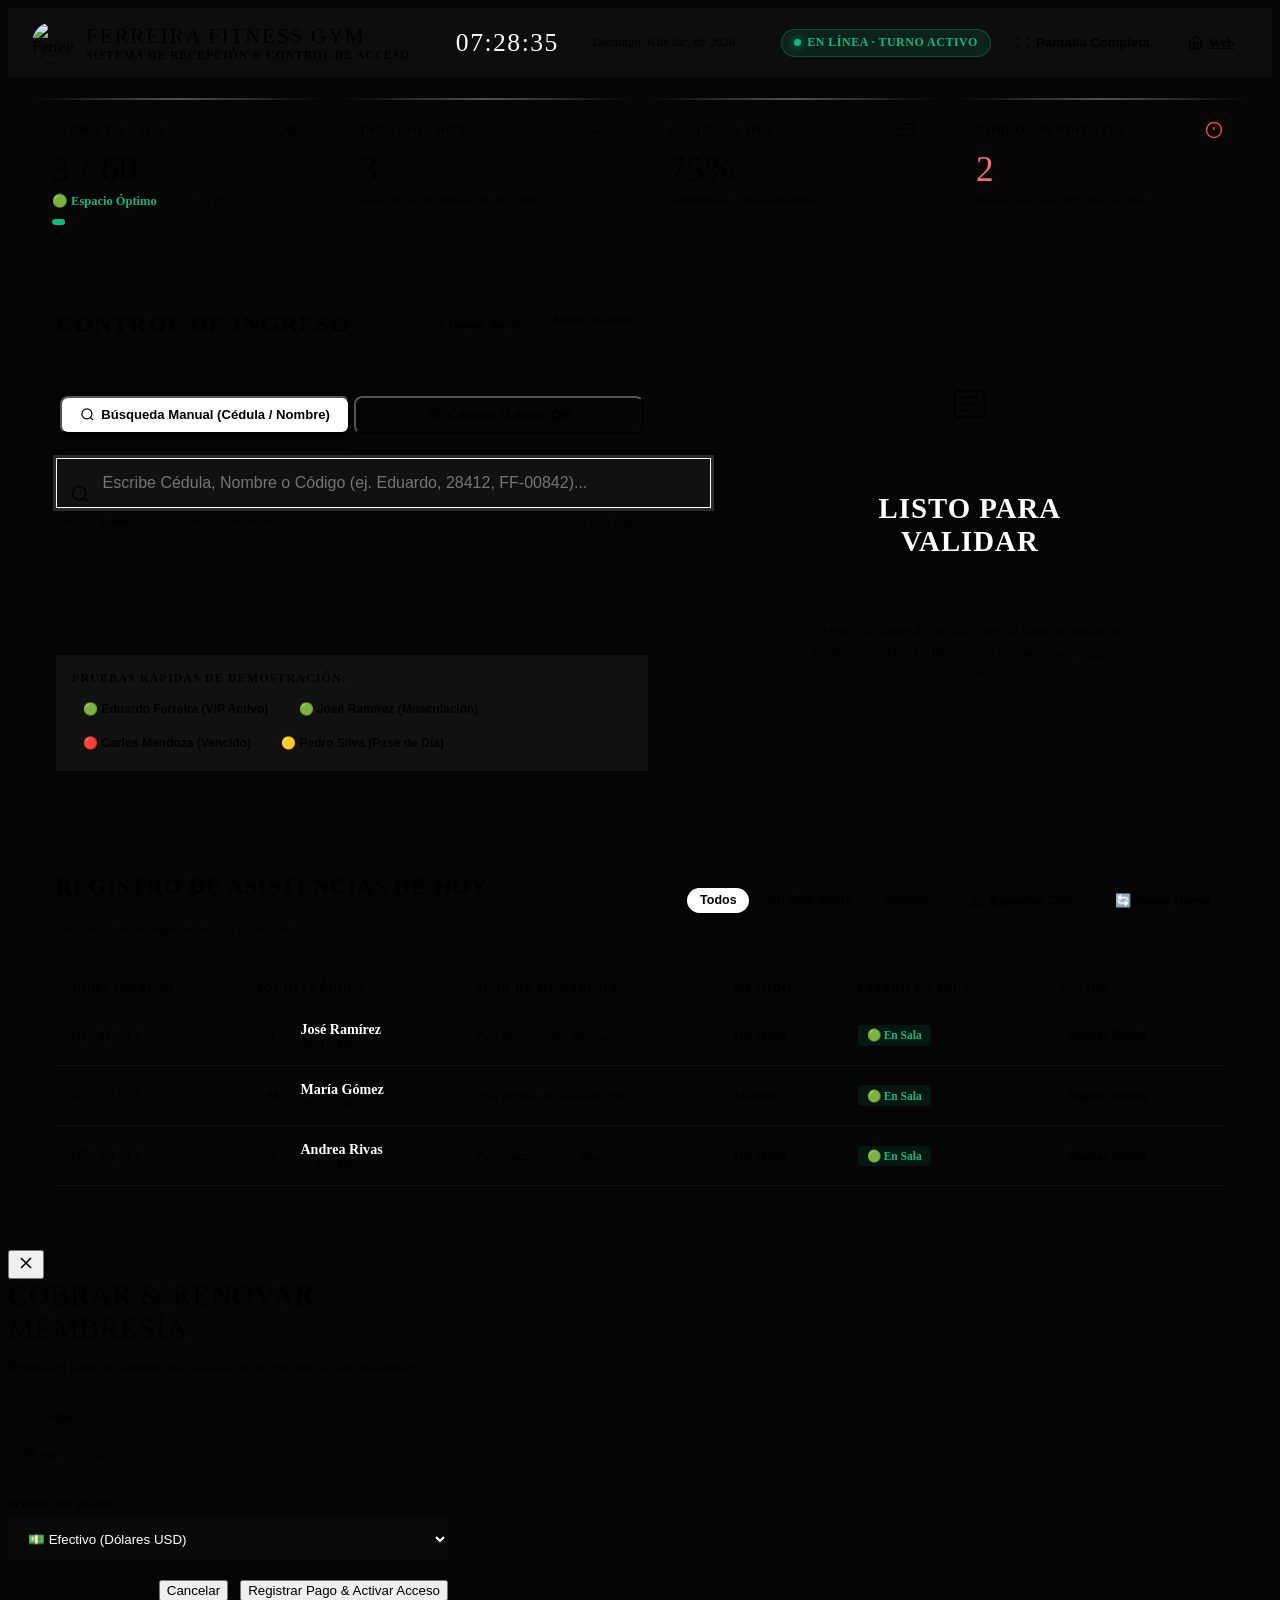
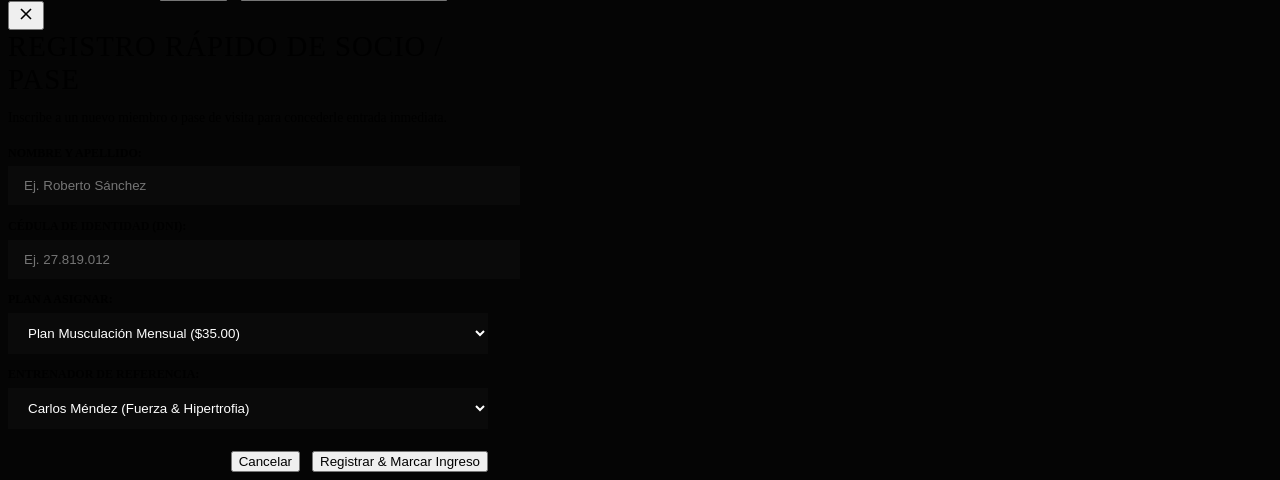
==== recepcion.html @ 6251b1a5 "feat: add Ferreira Fitness Reception Desk & Access Control Dashboard" ====
<!DOCTYPE html>
<html lang="es">
<head>
  <meta charset="UTF-8" />
  <meta name="viewport" content="width=device-width, initial-scale=1.0" />
  <title>Ferreira Fitness GYM | Recepción & Control de Asistencia</title>
  <meta name="description" content="Sistema de recepción, control de acceso, aforo y validación de membresías para Ferreira Fitness GYM." />
  <meta name="theme-color" content="#000000" />

  <link rel="preconnect" href="https://fonts.googleapis.com" />
  <link rel="preconnect" href="https://fonts.gstatic.com" crossorigin />
  <link href="https://fonts.googleapis.com/css2?family=Bebas+Neue&family=Inter:wght@400;500;600;700;800&display=swap" rel="stylesheet" />

  <link rel="stylesheet" href="css/styles.css" />
  <link rel="stylesheet" href="css/recepcion.css" />
</head>
<body class="reception-body">

  <!-- ============ TOP BAR ============ -->
  <header class="rec-topbar">
    <div class="rec-topbar__inner">
      <div class="rec-brand">
        <img src="assets/img/logo.jpg" alt="Ferreira Fitness GYM" class="rec-brand__logo" />
        <div class="rec-brand__titles">
          <span class="rec-brand__name">FERREIRA FITNESS GYM</span>
          <span class="rec-brand__badge">SISTEMA DE RECEPCIÓN & CONTROL DE ACCESO</span>
        </div>
      </div>

      <!-- Reloj Digital en Vivo -->
      <div class="rec-clock">
        <span class="rec-clock__time" id="recClockTime">00:00:00</span>
        <span class="rec-clock__date" id="recClockDate">Cargando fecha...</span>
      </div>

      <div class="rec-actions">
        <span class="rec-status-pill">
          <span class="rec-status-dot"></span>
          EN LÍNEA · TURNO ACTIVO
        </span>
        <button type="button" class="rec-btn-ghost" id="btnToggleFullscreen" title="Pantalla completa">
          <svg width="15" height="15" viewBox="0 0 24 24" fill="none" stroke="currentColor" stroke-width="2"><path d="M8 3H5a2 2 0 0 0-2 2v3m18 0V5a2 2 0 0 0-2-2h-3m0 18h3a2 2 0 0 0 2-2v-3M3 16v3a2 2 0 0 0 2 2h3"></path></svg>
          Pantalla Completa
        </button>
        <a href="index.html" class="rec-btn-ghost" title="Volver a la Landing Page">
          <svg width="15" height="15" viewBox="0 0 24 24" fill="none" stroke="currentColor" stroke-width="2"><path d="M3 9l9-7 9 7v11a2 2 0 0 1-2 2H5a2 2 0 0 1-2-2z"></path><polyline points="9 22 9 12 15 12 15 22"></polyline></svg>
          Web
        </a>
      </div>
    </div>
  </header>

  <!-- ============ BARRA DE KPIS EN VIVO ============ -->
  <section class="rec-kpis">
    <!-- Aforo Actual -->
    <div class="rec-kpi">
      <div class="rec-kpi__header">
        <span class="rec-kpi__label">Aforo en Sala</span>
        <div class="rec-kpi__icon">
          <svg width="18" height="18" viewBox="0 0 24 24" fill="none" stroke="currentColor" stroke-width="2"><path d="M17 21v-2a4 4 0 0 0-4-4H5a4 4 0 0 0-4 4v2"></path><circle cx="9" cy="7" r="4"></circle><path d="M23 21v-2a4 4 0 0 0-3-3.87"></path><path d="M16 3.13a4 4 0 0 1 0 7.75"></path></svg>
        </div>
      </div>
      <div class="rec-kpi__value" id="kpiAforoNum">0 / 60</div>
      <div class="rec-kpi__sub" id="kpiAforoSub">Calculando ocupación...</div>
      <div class="rec-capacity-bar">
        <div class="rec-capacity-fill" id="kpiAforoFill" style="width: 0%;"></div>
      </div>
    </div>

    <!-- Asistencias del Día -->
    <div class="rec-kpi">
      <div class="rec-kpi__header">
        <span class="rec-kpi__label">Ingresos Hoy</span>
        <div class="rec-kpi__icon">
          <svg width="18" height="18" viewBox="0 0 24 24" fill="none" stroke="currentColor" stroke-width="2"><polyline points="20 6 9 17 4 12"></polyline></svg>
        </div>
      </div>
      <div class="rec-kpi__value" id="kpiTodayNum">0</div>
      <div class="rec-kpi__sub">Asistencias registradas en este turno</div>
    </div>

    <!-- Tasa de Solvencia -->
    <div class="rec-kpi">
      <div class="rec-kpi__header">
        <span class="rec-kpi__label">Socios al Día</span>
        <div class="rec-kpi__icon">
          <svg width="18" height="18" viewBox="0 0 24 24" fill="none" stroke="currentColor" stroke-width="2"><rect x="1" y="4" width="22" height="16" rx="2" ry="2"></rect><line x1="1" y1="10" x2="23" y2="10"></line></svg>
        </div>
      </div>
      <div class="rec-kpi__value" id="kpiSolvencyNum">100%</div>
      <div class="rec-kpi__sub">Membresías activas solventes</div>
    </div>

    <!-- Pendientes de Pago -->
    <div class="rec-kpi">
      <div class="rec-kpi__header">
        <span class="rec-kpi__label">Cobros Pendientes</span>
        <div class="rec-kpi__icon" style="color: #ef4444;">
          <svg width="18" height="18" viewBox="0 0 24 24" fill="none" stroke="currentColor" stroke-width="2"><circle cx="12" cy="12" r="10"></circle><line x1="12" y1="8" x2="12" y2="12"></line><line x1="12" y1="16" x2="12.01" y2="16"></line></svg>
        </div>
      </div>
      <div class="rec-kpi__value" id="kpiExpiredNum" style="color: #f87171;">0</div>
      <div class="rec-kpi__sub">Socios con cuota vencida este mes</div>
    </div>
  </section>

  <!-- ============ ÁREA PRINCIPAL: VALIDACIÓN Y CHECK-IN ============ -->
  <main class="rec-main">
    
    <!-- COLUMNA IZQUIERDA: PANELES DE ENTRADA -->
    <div class="rec-card">
      <div class="rec-card__head">
        <h2 class="rec-card__title">CONTROL DE INGRESO</h2>
        <div style="display:flex;gap:0.5rem;">
          <button type="button" class="rec-btn-ghost" id="btnOpenNewMember" style="font-size: 0.76rem;">
            + Nuevo Socio
          </button>
          <span class="rec-card__tag">MOSTRADOR</span>
        </div>
      </div>

      <!-- Selector de Método: Búsqueda Manual vs Escáner QR -->
      <div class="rec-tabs">
        <button type="button" class="rec-tab is-active" id="tabModeSearch">
          <svg width="15" height="15" viewBox="0 0 24 24" fill="none" stroke="currentColor" stroke-width="2"><circle cx="11" cy="11" r="8"></circle><line x1="21" y1="21" x2="16.65" y2="16.65"></line></svg>
          Búsqueda Manual (Cédula / Nombre)
        </button>
        <button type="button" class="rec-tab" id="tabModeScanner">
          <svg width="15" height="15" viewBox="0 0 24 24" fill="none" stroke="currentColor" stroke-width="2"><rect x="3" y="3" width="7" height="7"></rect><rect x="14" y="3" width="7" height="7"></rect><rect x="14" y="14" width="7" height="7"></rect><rect x="3" y="14" width="7" height="7"></rect></svg>
          Cámara / Lector QR
        </button>
      </div>

      <!-- PANEL 1: BÚSQUEDA MANUAL (Para cuando olvidaron el móvil) -->
      <div id="panelSearch">
        <div class="rec-search-box">
          <svg class="rec-search-icon" width="20" height="20" viewBox="0 0 24 24" fill="none" stroke="currentColor" stroke-width="2"><circle cx="11" cy="11" r="8"></circle><line x1="21" y1="21" x2="16.65" y2="16.65"></line></svg>
          <input
            type="text"
            id="recSearchInput"
            class="rec-search-input"
            placeholder="Escribe Cédula, Nombre o Código (ej. Eduardo, 28412, FF-00842)..."
            autocomplete="off"
          />
          <div class="rec-search-hint">
            <span>Presiona <strong>Enter</strong> para seleccionar el primer resultado</span>
            <span>Atajo: Esc para limpiar</span>
          </div>
        </div>

        <!-- Dropdown de resultados en vivo -->
        <div class="rec-results" id="recSearchResults"></div>
      </div>

      <!-- PANEL 2: ESCÁNER QR & CÁMARA WEBCAM -->
      <div id="panelScanner" class="rec-scanner">
        <div class="rec-scanner-frame">
          <video id="recScannerVideo" class="rec-scanner-video" muted playsinline></video>
          <div class="rec-laser-line"></div>
          <div class="rec-scanner-target"></div>
          <div style="position: absolute; bottom: 12px; font-size: 0.72rem; color: rgba(255,255,255,0.7); background: rgba(0,0,0,0.6); padding: 2px 8px; border-radius: 4px;">
            Apunta el carnet digital de la app al marco
          </div>
        </div>
        <div class="rec-scanner-controls">
          <button type="button" class="btn btn--primary" id="btnSimulateScan" style="flex: 1; font-size: 0.85rem; padding: 0.65rem;">
            📱 Simular Escaneo Móvil (Eduardo)
          </button>
        </div>
      </div>

      <!-- Quick Demo Chips: Pruebas rápidas para la reunión con el dueño -->
      <div class="rec-quick-demo">
        <div class="rec-quick-demo__title">Pruebas Rápidas de Demostración:</div>
        <div class="rec-demo-chips">
          <button type="button" class="rec-demo-chip" data-demo-id="FF-COLON-00842" title="Probar socio VIP activo">
            🟢 Eduardo Ferreira (VIP Activo)
          </button>
          <button type="button" class="rec-demo-chip" data-demo-id="FF-COLON-01492" title="Probar socio mensual">
            🟢 José Ramírez (Musculación)
          </button>
          <button type="button" class="rec-demo-chip" data-demo-id="FF-COLON-03910" title="Probar socio con cuota vencida">
            🔴 Carlos Mendoza (Vencido)
          </button>
          <button type="button" class="rec-demo-chip" data-demo-id="FF-COLON-05291" title="Probar pase de día">
            🟡 Pedro Silva (Pase de Día)
          </button>
        </div>
      </div>
    </div>

    <!-- COLUMNA DERECHA: TARJETA GIGANTE DE VALIDACIÓN (FEEDBACK EN PANTALLA) -->
    <div class="rec-card rec-validation-card" id="recValidationCard">
      
      <!-- Estado de Espera (Idle) -->
      <div class="rec-val-idle" id="recValIdle">
        <div class="rec-val-idle__icon">
          <svg width="40" height="40" viewBox="0 0 24 24" fill="none" stroke="currentColor" stroke-width="1.5"><rect x="3" y="4" width="18" height="16" rx="2"></rect><line x1="7" y1="8" x2="17" y2="8"></line><line x1="7" y1="12" x2="17" y2="12"></line><line x1="7" y1="16" x2="12" y2="16"></line></svg>
        </div>
        <h3 class="rec-val-idle__title">LISTO PARA VALIDAR</h3>
        <p class="rec-val-idle__text">
          Acerca el carnet digital de la app al lector o escribe el nombre/cédula del alumno en el buscador para registrar el acceso.
        </p>
      </div>

      <!-- Estado de Resultado (Se llena dinámicamente) -->
      <div class="rec-val-result" id="recValResult"></div>
    </div>

  </main>

  <!-- ============ PANEL INFERIOR: HISTORIAL DE ASISTENCIAS DEL DÍA ============ -->
  <section class="rec-history-wrap">
    <div class="rec-table-card">
      <div class="rec-table-toolbar">
        <div>
          <h3 style="font-family: var(--font-display); font-size: 1.4rem; letter-spacing: 1px;">
            REGISTRO DE ASISTENCIAS DE HOY
          </h3>
          <p style="font-size: 0.8rem; color: var(--muted);">Entradas y salidas registradas en el turno actual.</p>
        </div>

        <div style="display:flex; align-items:center; gap: 0.85rem; flex-wrap:wrap;">
          <!-- Filtros de Asistencia -->
          <div class="rec-filter-pills">
            <button type="button" class="rec-pill-btn is-active" data-filter="all">Todos</button>
            <button type="button" class="rec-pill-btn" data-filter="inside">En Sala Ahora</button>
            <button type="button" class="rec-pill-btn" data-filter="checked-out">Salidas</button>
          </div>

          <!-- Acciones de Datos -->
          <button type="button" class="rec-btn-ghost" id="btnExportCsv" title="Exportar asistencias a Excel/CSV">
            <svg width="15" height="15" viewBox="0 0 24 24" fill="none" stroke="currentColor" stroke-width="2"><path d="M21 15v4a2 2 0 0 1-2 2H5a2 2 0 0 1-2-2v-4"></path><polyline points="7 10 12 15 17 10"></polyline><line x1="12" y1="15" x2="12" y2="3"></line></svg>
            Exportar CSV
          </button>
          <button type="button" class="rec-btn-ghost" id="btnResetDemoData" title="Restablecer datos iniciales de prueba" style="color: var(--muted);">
            🔄 Reset Demo
          </button>
        </div>
      </div>

      <!-- Tabla Reactiva -->
      <div class="rec-table-container">
        <table class="rec-table">
          <thead>
            <tr>
              <th>Hora Ingreso</th>
              <th>Socio / Cédula</th>
              <th>Plan de Membresía</th>
              <th>Método</th>
              <th>Estado en Sala</th>
              <th>Acción</th>
            </tr>
          </thead>
          <tbody id="recTableBody">
            <!-- Filas dinámicas -->
          </tbody>
        </table>
      </div>
    </div>
  </section>

  <!-- ============ MODAL: COBRAR Y RENOVAR MEMBRESÍA ============ -->
  <div class="modal" id="recModalRenew" aria-hidden="true">
    <div class="modal__overlay" tabindex="-1" data-close-modal></div>
    <div class="modal__box" style="max-width: 440px;" role="dialog" aria-modal="true">
      <button class="icon-btn modal__close" aria-label="Cerrar" data-close-modal>
        <svg viewBox="0 0 24 24" width="20" height="20" fill="none" stroke="currentColor" stroke-width="2"><line x1="18" y1="6" x2="6" y2="18"></line><line x1="6" y1="6" x2="18" y2="18"></line></svg>
      </button>

      <div style="font-family: var(--font-display); font-size: 1.8rem; letter-spacing: 1px; margin-bottom: 0.35rem;">
        COBRAR & RENOVAR MEMBRESÍA
      </div>
      <p style="font-size: 0.85rem; color: var(--muted); margin-bottom: 1.25rem;">
        Registra el pago del alumno para habilitar su acceso por 30 días adicionales.
      </p>

      <form id="renewForm">
        <div style="background: var(--surface-2); border: 1px solid var(--border); border-radius: var(--radius-sm); padding: 1rem; margin-bottom: 1.25rem;">
          <div style="font-size: 0.75rem; color: var(--muted); text-transform: uppercase; font-weight: 700;">Alumno:</div>
          <div id="renewMemberName" style="font-size: 1.15rem; font-weight: 800; color: #fff;"></div>
          <div id="renewMemberId" style="font-size: 0.8rem; color: var(--muted);"></div>
          <div style="margin-top: 0.75rem; display: flex; justify-content: space-between; align-items: baseline; border-top: 1px solid var(--border); padding-top: 0.5rem;">
            <span style="font-size: 0.85rem; color: var(--muted);">Monto a Cobrar:</span>
            <span id="renewAmount" style="font-family: var(--font-display); font-size: 1.5rem; color: #ffffff;"></span>
          </div>
        </div>

        <div style="margin-bottom: 1.25rem;">
          <label style="display:block; font-size: 0.75rem; font-weight: 700; color: var(--muted); text-transform: uppercase; margin-bottom: 0.4rem;">
            Forma de Pago:
          </label>
          <select id="renewMethod" style="width: 100%; background: #0a0a0a; border: 1px solid var(--border); border-radius: var(--radius-sm); padding: 0.75rem 1rem; color: #fff;">
            <option value="Efectivo (USD)">💵 Efectivo (Dólares USD)</option>
            <option value="Pago Móvil (Bs)">📱 Pago Móvil (Bolívares)</option>
            <option value="Punto de Venta / Débito">💳 Tarjeta de Débito (Punto)</option>
            <option value="Transferencia Bancaria">🏦 Transferencia Bancaria</option>
            <option value="Zelle / Binance">⚡ Zelle / Binance Pay</option>
          </select>
        </div>

        <div style="display: flex; gap: 0.75rem; justify-content: flex-end;">
          <button type="button" class="btn btn--ghost" data-close-modal>Cancelar</button>
          <button type="submit" class="btn btn--primary">Registrar Pago & Activar Acceso</button>
        </div>
      </form>
    </div>
  </div>

  <!-- ============ MODAL: NUEVO SOCIO RÁPIDO ============ -->
  <div class="modal" id="recModalNewMember" aria-hidden="true">
    <div class="modal__overlay" tabindex="-1" data-close-modal></div>
    <div class="modal__box" style="max-width: 480px;" role="dialog" aria-modal="true">
      <button class="icon-btn modal__close" aria-label="Cerrar" data-close-modal>
        <svg viewBox="0 0 24 24" width="20" height="20" fill="none" stroke="currentColor" stroke-width="2"><line x1="18" y1="6" x2="6" y2="18"></line><line x1="6" y1="6" x2="18" y2="18"></line></svg>
      </button>

      <div style="font-family: var(--font-display); font-size: 1.8rem; letter-spacing: 1px; margin-bottom: 0.35rem;">
        REGISTRO RÁPIDO DE SOCIO / PASE
      </div>
      <p style="font-size: 0.85rem; color: var(--muted); margin-bottom: 1.25rem;">
        Inscribe a un nuevo miembro o pase de visita para concederle entrada inmediata.
      </p>

      <form id="newMemberForm">
        <div style="margin-bottom: 0.85rem;">
          <label style="display:block; font-size: 0.75rem; font-weight: 700; color: var(--muted); text-transform: uppercase; margin-bottom: 0.35rem;">
            Nombre y Apellido:
          </label>
          <input
            type="text"
            id="newMemberName"
            required
            placeholder="Ej. Roberto Sánchez"
            style="width: 100%; background: #0a0a0a; border: 1px solid var(--border); border-radius: var(--radius-sm); padding: 0.75rem 1rem; color: #fff;"
          />
        </div>

        <div style="margin-bottom: 0.85rem;">
          <label style="display:block; font-size: 0.75rem; font-weight: 700; color: var(--muted); text-transform: uppercase; margin-bottom: 0.35rem;">
            Cédula de Identidad (DNI):
          </label>
          <input
            type="text"
            id="newMemberCedula"
            required
            placeholder="Ej. 27.819.012"
            style="width: 100%; background: #0a0a0a; border: 1px solid var(--border); border-radius: var(--radius-sm); padding: 0.75rem 1rem; color: #fff;"
          />
        </div>

        <div style="margin-bottom: 0.85rem;">
          <label style="display:block; font-size: 0.75rem; font-weight: 700; color: var(--muted); text-transform: uppercase; margin-bottom: 0.35rem;">
            Plan a Asignar:
          </label>
          <select id="newMemberPlan" style="width: 100%; background: #0a0a0a; border: 1px solid var(--border); border-radius: var(--radius-sm); padding: 0.75rem 1rem; color: #fff;">
            <option value="Plan Musculación Mensual">Plan Musculación Mensual ($35.00)</option>
            <option value="Plan VIP Trimestral">Plan VIP Trimestral ($90.00)</option>
            <option value="Plan Pérdida de Grasa & HIIT">Plan Pérdida de Grasa & HIIT ($40.00)</option>
            <option value="Pase Anual Ferreira Black">Pase Anual Ferreira Black ($320.00)</option>
            <option value="Pase de Día">Pase de Día ($3.00)</option>
          </select>
        </div>

        <div style="margin-bottom: 1.35rem;">
          <label style="display:block; font-size: 0.75rem; font-weight: 700; color: var(--muted); text-transform: uppercase; margin-bottom: 0.35rem;">
            Entrenador de Referencia:
          </label>
          <select id="newMemberTrainer" style="width: 100%; background: #0a0a0a; border: 1px solid var(--border); border-radius: var(--radius-sm); padding: 0.75rem 1rem; color: #fff;">
            <option value="Carlos Méndez (Fuerza)">Carlos Méndez (Fuerza & Hipertrofia)</option>
            <option value="Andrea Rivas (Pérdida)">Andrea Rivas (Pérdida de Peso & Tonificación)</option>
            <option value="Luis Morales (Funcional)">Luis Morales (Rendimiento & Funcional)</option>
            <option value="Ferreira Team">Staff General Ferreira</option>
          </select>
        </div>

        <div style="display: flex; gap: 0.75rem; justify-content: flex-end;">
          <button type="button" class="btn btn--ghost" data-close-modal>Cancelar</button>
          <button type="submit" class="btn btn--primary">Registrar & Marcar Ingreso</button>
        </div>
      </form>
    </div>
  </div>

  <!-- Toast Notification Flotante -->
  <div class="rec-toast" id="recToast"></div>

  <script src="js/recepcion.js"></script>
</body>
</html>
---- css/recepcion.css ----
/* =========================================================
   Ferreira Fitness GYM – Panel de Recepción y Control
   Tema Dark Luxury: Negro obsidiana, blanco y acentos VIP
   ========================================================= */

.reception-body {
  background-color: #050505;
  color: var(--text);
  min-height: 100vh;
  display: flex;
  flex-direction: column;
}

/* ---------- Top Bar ---------- */
.rec-topbar {
  background: #0d0d0d;
  border-bottom: 1px solid var(--border);
  position: sticky;
  top: 0;
  z-index: 100;
  backdrop-filter: blur(12px);
}

.rec-topbar__inner {
  display: flex;
  align-items: center;
  justify-content: space-between;
  padding: 0.85rem 1.5rem;
  gap: 1rem;
}

.rec-brand {
  display: flex;
  align-items: center;
  gap: 0.75rem;
}

.rec-brand__logo {
  height: 42px;
  width: 42px;
  border-radius: 50%;
  border: 1px solid var(--border);
  object-fit: cover;
}

.rec-brand__titles {
  display: flex;
  flex-direction: column;
}

.rec-brand__name {
  font-family: var(--font-display);
  font-size: 1.35rem;
  letter-spacing: 1.5px;
  line-height: 1.1;
}

.rec-brand__badge {
  font-size: 0.72rem;
  font-weight: 700;
  letter-spacing: 1px;
  color: var(--muted);
  text-transform: uppercase;
}

.rec-clock {
  display: flex;
  align-items: center;
  gap: 1.25rem;
  background: var(--surface);
  border: 1px solid var(--border);
  padding: 0.4rem 1rem;
  border-radius: var(--radius-sm);
}

.rec-clock__time {
  font-family: var(--font-display);
  font-size: 1.6rem;
  letter-spacing: 1.5px;
  color: #ffffff;
}

.rec-clock__date {
  font-size: 0.8rem;
  color: var(--muted);
  border-left: 1px solid var(--border);
  padding-left: 0.85rem;
  line-height: 1.2;
}

.rec-actions {
  display: flex;
  align-items: center;
  gap: 0.65rem;
}

.rec-status-pill {
  display: inline-flex;
  align-items: center;
  gap: 0.4rem;
  background: rgba(16, 185, 129, 0.12);
  color: #10b981;
  border: 1px solid rgba(16, 185, 129, 0.3);
  font-size: 0.75rem;
  font-weight: 700;
  padding: 0.35rem 0.75rem;
  border-radius: 999px;
  letter-spacing: 0.5px;
}

.rec-status-dot {
  width: 7px;
  height: 7px;
  background: #10b981;
  border-radius: 50%;
  box-shadow: 0 0 8px #10b981;
  animation: recPulse 2s infinite;
}

@keyframes recPulse {
  0%, 100% { opacity: 1; transform: scale(1); }
  50% { opacity: 0.5; transform: scale(1.2); }
}

.rec-btn-ghost {
  display: inline-flex;
  align-items: center;
  gap: 0.4rem;
  padding: 0.45rem 0.85rem;
  background: var(--surface-2);
  border: 1px solid var(--border);
  border-radius: var(--radius-sm);
  color: var(--text);
  font-size: 0.82rem;
  font-weight: 600;
  transition: all 0.2s ease;
}

.rec-btn-ghost:hover {
  background: #262626;
  border-color: rgba(255, 255, 255, 0.35);
  transform: translateY(-1px);
}

/* ---------- KPI Banner ---------- */
.rec-kpis {
  display: grid;
  grid-template-columns: repeat(auto-fit, minmax(220px, 1fr));
  gap: 1rem;
  padding: 1.25rem 1.5rem 0.5rem;
}

.rec-kpi {
  background: var(--surface);
  border: 1px solid var(--border);
  border-radius: var(--radius);
  padding: 1.15rem 1.25rem;
  display: flex;
  flex-direction: column;
  position: relative;
  overflow: hidden;
}

.rec-kpi::after {
  content: "";
  position: absolute;
  top: 0;
  left: 0;
  right: 0;
  height: 2px;
  background: linear-gradient(90deg, transparent, rgba(255, 255, 255, 0.3), transparent);
}

.rec-kpi__header {
  display: flex;
  align-items: center;
  justify-content: space-between;
  margin-bottom: 0.5rem;
}

.rec-kpi__label {
  font-size: 0.75rem;
  font-weight: 700;
  letter-spacing: 1.2px;
  color: var(--muted);
  text-transform: uppercase;
}

.rec-kpi__icon {
  width: 28px;
  height: 28px;
  border-radius: 8px;
  background: var(--surface-2);
  display: grid;
  place-items: center;
  color: var(--text);
}

.rec-kpi__value {
  font-family: var(--font-display);
  font-size: 2.2rem;
  line-height: 1;
  letter-spacing: 1px;
  margin-bottom: 0.35rem;
}

.rec-kpi__sub {
  font-size: 0.78rem;
  color: var(--muted);
  display: flex;
  align-items: center;
  gap: 0.4rem;
}

/* Progress bar inside KPI */
.rec-capacity-bar {
  width: 100%;
  height: 6px;
  background: var(--surface-2);
  border-radius: 999px;
  margin-top: 0.6rem;
  overflow: hidden;
}

.rec-capacity-fill {
  height: 100%;
  border-radius: 999px;
  background: #10b981;
  transition: width 0.4s ease, background 0.3s ease;
}

.rec-capacity-fill.is-moderate {
  background: #f59e0b;
}

.rec-capacity-fill.is-peak {
  background: #ef4444;
}

/* ---------- Main Operations Grid ---------- */
.rec-main {
  padding: 1rem 1.5rem 2rem;
  display: grid;
  grid-template-columns: 1.15fr 1fr;
  gap: 1.25rem;
  flex: 1;
}

@media (max-width: 1024px) {
  .rec-main {
    grid-template-columns: 1fr;
  }
}

.rec-card {
  background: var(--surface);
  border: 1px solid var(--border);
  border-radius: var(--radius);
  padding: 1.5rem;
  display: flex;
  flex-direction: column;
}

.rec-card__head {
  display: flex;
  align-items: center;
  justify-content: space-between;
  margin-bottom: 1.25rem;
  padding-bottom: 0.85rem;
  border-bottom: 1px solid var(--border);
}

.rec-card__title {
  font-family: var(--font-display);
  font-size: 1.5rem;
  letter-spacing: 1px;
}

.rec-card__tag {
  font-size: 0.72rem;
  font-weight: 700;
  padding: 0.25rem 0.65rem;
  border-radius: 6px;
  background: var(--surface-2);
  color: var(--muted);
  border: 1px solid var(--border);
  text-transform: uppercase;
  letter-spacing: 0.8px;
}

/* Mode Switcher Tabs */
.rec-tabs {
  display: flex;
  background: var(--surface-2);
  padding: 4px;
  border-radius: var(--radius-sm);
  gap: 4px;
  margin-bottom: 1.25rem;
  border: 1px solid var(--border);
}

.rec-tab {
  flex: 1;
  padding: 0.6rem 0.75rem;
  font-size: 0.82rem;
  font-weight: 700;
  text-align: center;
  border-radius: 8px;
  color: var(--muted);
  background: transparent;
  transition: all 0.2s ease;
  display: flex;
  align-items: center;
  justify-content: center;
  gap: 0.4rem;
}

.rec-tab.is-active {
  background: #ffffff;
  color: #000000;
  box-shadow: 0 4px 12px rgba(0, 0, 0, 0.4);
}

/* Manual Search Box */
.rec-search-box {
  position: relative;
  margin-bottom: 1.25rem;
}

.rec-search-icon {
  position: absolute;
  left: 14px;
  top: 50%;
  transform: translateY(-50%);
  color: var(--muted);
  pointer-events: none;
}

.rec-search-input {
  width: 100%;
  background: #0d0d0d;
  border: 1px solid rgba(255, 255, 255, 0.22);
  border-radius: var(--radius-sm);
  padding: 0.95rem 1rem 0.95rem 2.85rem;
  color: #ffffff;
  font-size: 1rem;
  font-weight: 500;
  outline: none;
  transition: all 0.25s ease;
}

.rec-search-input:focus {
  border-color: #ffffff;
  box-shadow: 0 0 0 3px rgba(255, 255, 255, 0.15);
  background: #111111;
}

.rec-search-hint {
  font-size: 0.75rem;
  color: var(--muted);
  margin-top: 0.4rem;
  display: flex;
  justify-content: space-between;
}

/* Search Dropdown / Live Results */
.rec-results {
  background: #0a0a0a;
  border: 1px solid var(--border);
  border-radius: var(--radius-sm);
  max-height: 280px;
  overflow-y: auto;
  display: none;
  margin-bottom: 1.25rem;
}

.rec-results.is-open {
  display: block;
}

.rec-result-item {
  display: flex;
  align-items: center;
  justify-content: space-between;
  padding: 0.75rem 1rem;
  border-bottom: 1px solid rgba(255, 255, 255, 0.06);
  cursor: pointer;
  transition: background 0.15s ease;
}

.rec-result-item:hover,
.rec-result-item.is-selected {
  background: #181818;
}

.rec-result-item:last-child {
  border-bottom: none;
}

.rec-result-info {
  display: flex;
  align-items: center;
  gap: 0.75rem;
}

.rec-result-avatar {
  width: 38px;
  height: 38px;
  border-radius: 50%;
  object-fit: cover;
  background: var(--surface-2);
  display: grid;
  place-items: center;
  font-weight: 700;
  font-size: 0.9rem;
}

.rec-result-name {
  font-size: 0.92rem;
  font-weight: 700;
  color: #ffffff;
}

.rec-result-meta {
  font-size: 0.75rem;
  color: var(--muted);
}

.rec-badge-active {
  font-size: 0.68rem;
  font-weight: 800;
  padding: 0.2rem 0.5rem;
  border-radius: 4px;
  background: rgba(16, 185, 129, 0.15);
  color: #10b981;
  border: 1px solid rgba(16, 185, 129, 0.35);
  text-transform: uppercase;
}

.rec-badge-expired {
  font-size: 0.68rem;
  font-weight: 800;
  padding: 0.2rem 0.5rem;
  border-radius: 4px;
  background: rgba(239, 68, 68, 0.15);
  color: #ef4444;
  border: 1px solid rgba(239, 68, 68, 0.35);
  text-transform: uppercase;
}

/* Scanner Viewport */
.rec-scanner {
  display: none;
  flex-direction: column;
  align-items: center;
  gap: 1rem;
  margin-bottom: 1.25rem;
}

.rec-scanner.is-active {
  display: flex;
}

.rec-scanner-frame {
  width: 100%;
  max-width: 380px;
  height: 250px;
  background: #000000;
  border: 2px solid var(--border);
  border-radius: var(--radius-sm);
  position: relative;
  overflow: hidden;
  display: flex;
  align-items: center;
  justify-content: center;
}

.rec-scanner-video {
  width: 100%;
  height: 100%;
  object-fit: cover;
}

/* Laser Scan Animation */
.rec-laser-line {
  position: absolute;
  left: 5%;
  right: 5%;
  height: 2px;
  background: #ef4444;
  box-shadow: 0 0 14px 2px #ef4444;
  top: 10%;
  animation: recLaserScan 2.2s ease-in-out infinite alternate;
}

@keyframes recLaserScan {
  0% { top: 10%; opacity: 0.8; }
  100% { top: 90%; opacity: 0.8; }
}

.rec-scanner-target {
  position: absolute;
  width: 180px;
  height: 180px;
  border: 2px dashed rgba(255, 255, 255, 0.4);
  border-radius: 12px;
  pointer-events: none;
}

.rec-scanner-controls {
  display: flex;
  gap: 0.75rem;
  width: 100%;
  max-width: 380px;
}

/* Quick Demo Bar */
.rec-quick-demo {
  background: #111111;
  border: 1px solid var(--border);
  border-radius: var(--radius-sm);
  padding: 1rem;
  margin-top: auto;
}

.rec-quick-demo__title {
  font-size: 0.76rem;
  font-weight: 700;
  letter-spacing: 1px;
  color: var(--muted);
  text-transform: uppercase;
  margin-bottom: 0.65rem;
}

.rec-demo-chips {
  display: flex;
  flex-wrap: wrap;
  gap: 0.5rem;
}

.rec-demo-chip {
  background: var(--surface-2);
  border: 1px solid var(--border);
  padding: 0.35rem 0.7rem;
  border-radius: 6px;
  font-size: 0.75rem;
  font-weight: 600;
  cursor: pointer;
  transition: all 0.18s ease;
  display: inline-flex;
  align-items: center;
  gap: 0.35rem;
}

.rec-demo-chip:hover {
  background: #2a2a2a;
  border-color: #ffffff;
  transform: translateY(-1px);
}

/* ---------- Large Live Validation Hero Card ---------- */
.rec-validation-card {
  min-height: 480px;
  position: relative;
  display: flex;
  flex-direction: column;
  justify-content: center;
  align-items: center;
  text-align: center;
  border-width: 2px;
  transition: all 0.3s cubic-bezier(0.16, 1, 0.3, 1);
}

/* Idle State */
.rec-val-idle {
  display: flex;
  flex-direction: column;
  align-items: center;
  gap: 1.25rem;
  color: var(--muted);
  max-width: 320px;
}

.rec-val-idle__icon {
  width: 80px;
  height: 80px;
  border-radius: 50%;
  background: var(--surface-2);
  border: 2px dashed var(--border);
  display: grid;
  place-items: center;
  color: var(--muted);
}

.rec-val-idle__title {
  font-family: var(--font-display);
  font-size: 1.8rem;
  color: #ffffff;
  letter-spacing: 1px;
}

.rec-val-idle__text {
  font-size: 0.88rem;
  line-height: 1.5;
}

/* Success Validation State */
.rec-validation-card.is-success {
  border-color: rgba(16, 185, 129, 0.6);
  background: radial-gradient(circle at 50% 0%, rgba(16, 185, 129, 0.12) 0%, var(--surface) 75%);
  box-shadow: 0 0 40px -10px rgba(16, 185, 129, 0.25);
}

/* Expired Validation State */
.rec-validation-card.is-expired {
  border-color: rgba(239, 68, 68, 0.65);
  background: radial-gradient(circle at 50% 0%, rgba(239, 68, 68, 0.14) 0%, var(--surface) 75%);
  box-shadow: 0 0 40px -10px rgba(239, 68, 68, 0.25);
}

.rec-val-result {
  display: none;
  width: 100%;
  animation: recFadeUp 0.3s cubic-bezier(0.16, 1, 0.3, 1);
}

.rec-val-result.is-visible {
  display: block;
}

@keyframes recFadeUp {
  from { opacity: 0; transform: translateY(12px) scale(0.98); }
  to { opacity: 1; transform: translateY(0) scale(1); }
}

.rec-val-banner {
  padding: 0.65rem 1.25rem;
  border-radius: 8px;
  font-family: var(--font-display);
  font-size: 1.8rem;
  letter-spacing: 1.5px;
  margin-bottom: 1.5rem;
  display: inline-flex;
  align-items: center;
  gap: 0.6rem;
}

.rec-val-banner.is-success {
  background: rgba(16, 185, 129, 0.18);
  color: #34d399;
  border: 1px solid rgba(16, 185, 129, 0.4);
}

.rec-val-banner.is-expired {
  background: rgba(239, 68, 68, 0.18);
  color: #f87171;
  border: 1px solid rgba(239, 68, 68, 0.4);
}

.rec-val-avatar-wrap {
  position: relative;
  width: 110px;
  height: 110px;
  margin: 0 auto 1.25rem;
}

.rec-val-avatar {
  width: 100%;
  height: 100%;
  border-radius: 50%;
  object-fit: cover;
  border: 3px solid #ffffff;
  box-shadow: 0 10px 25px rgba(0, 0, 0, 0.5);
  background: #1c1c1c;
  display: grid;
  place-items: center;
  font-size: 2.2rem;
  font-weight: 800;
}

.rec-val-name {
  font-size: 1.5rem;
  font-weight: 800;
  letter-spacing: -0.3px;
  margin-bottom: 0.25rem;
}

.rec-val-id {
  font-size: 0.85rem;
  color: var(--muted);
  font-weight: 600;
  margin-bottom: 1.25rem;
}

.rec-val-details {
  background: #0d0d0d;
  border: 1px solid var(--border);
  border-radius: var(--radius-sm);
  padding: 1rem 1.25rem;
  margin-bottom: 1.5rem;
  text-align: left;
  display: grid;
  grid-template-columns: 1fr 1fr;
  gap: 0.85rem;
}

.rec-detail-item {
  display: flex;
  flex-direction: column;
}

.rec-detail-label {
  font-size: 0.7rem;
  font-weight: 700;
  letter-spacing: 0.8px;
  color: var(--muted);
  text-transform: uppercase;
  margin-bottom: 0.2rem;
}

.rec-detail-value {
  font-size: 0.95rem;
  font-weight: 700;
  color: #ffffff;
}

.rec-val-actions {
  display: flex;
  gap: 0.75rem;
  justify-content: center;
}

/* ---------- Recent Check-ins Table ---------- */
.rec-history-wrap {
  padding: 0 1.5rem 2.5rem;
}

.rec-table-card {
  background: var(--surface);
  border: 1px solid var(--border);
  border-radius: var(--radius);
  padding: 1.5rem;
  overflow: hidden;
}

.rec-table-toolbar {
  display: flex;
  align-items: center;
  justify-content: space-between;
  flex-wrap: wrap;
  gap: 0.75rem;
  margin-bottom: 1.25rem;
}

.rec-filter-pills {
  display: flex;
  gap: 0.4rem;
}

.rec-pill-btn {
  font-size: 0.78rem;
  font-weight: 600;
  padding: 0.35rem 0.8rem;
  border-radius: 999px;
  background: var(--surface-2);
  border: 1px solid var(--border);
  color: var(--muted);
  cursor: pointer;
  transition: all 0.18s ease;
}

.rec-pill-btn.is-active {
  background: #ffffff;
  color: #000000;
  border-color: #ffffff;
}

.rec-table-container {
  overflow-x: auto;
}

.rec-table {
  width: 100%;
  border-collapse: collapse;
  text-align: left;
  font-size: 0.88rem;
}

.rec-table th {
  padding: 0.75rem 1rem;
  font-size: 0.72rem;
  font-weight: 700;
  letter-spacing: 1px;
  text-transform: uppercase;
  color: var(--muted);
  border-bottom: 1px solid var(--border);
}

.rec-table td {
  padding: 0.85rem 1rem;
  border-bottom: 1px solid rgba(255, 255, 255, 0.05);
  vertical-align: middle;
}

.rec-table tr:hover td {
  background: rgba(255, 255, 255, 0.02);
}

.rec-cell-user {
  display: flex;
  align-items: center;
  gap: 0.75rem;
}

.rec-table-avatar {
  width: 32px;
  height: 32px;
  border-radius: 50%;
  object-fit: cover;
  background: var(--surface-2);
}

.rec-badge-in {
  display: inline-flex;
  align-items: center;
  gap: 0.3rem;
  font-size: 0.72rem;
  font-weight: 700;
  color: #10b981;
  background: rgba(16, 185, 129, 0.1);
  padding: 0.2rem 0.55rem;
  border-radius: 4px;
}

.rec-badge-out {
  display: inline-flex;
  align-items: center;
  gap: 0.3rem;
  font-size: 0.72rem;
  font-weight: 700;
  color: var(--muted);
  background: var(--surface-2);
  padding: 0.2rem 0.55rem;
  border-radius: 4px;
}

.rec-action-checkout {
  padding: 0.3rem 0.7rem;
  border-radius: 6px;
  background: var(--surface-2);
  border: 1px solid var(--border);
  color: var(--text);
  font-size: 0.75rem;
  font-weight: 600;
  cursor: pointer;
  transition: all 0.2s ease;
}

.rec-action-checkout:hover {
  background: #ffffff;
  color: #000000;
}

/* Fast Check-In Notification Toast */
.rec-toast {
  position: fixed;
  bottom: 24px;
  right: 24px;
  z-index: 9999;
  background: #111111;
  border: 1px solid var(--border);
  box-shadow: 0 15px 35px rgba(0, 0, 0, 0.6);
  padding: 1rem 1.4rem;
  border-radius: var(--radius-sm);
  display: flex;
  align-items: center;
  gap: 0.85rem;
  transform: translateY(100px);
  opacity: 0;
  transition: all 0.3s cubic-bezier(0.16, 1, 0.3, 1);
  pointer-events: none;
}

.rec-toast.is-show {
  transform: translateY(0);
  opacity: 1;
  pointer-events: auto;
}
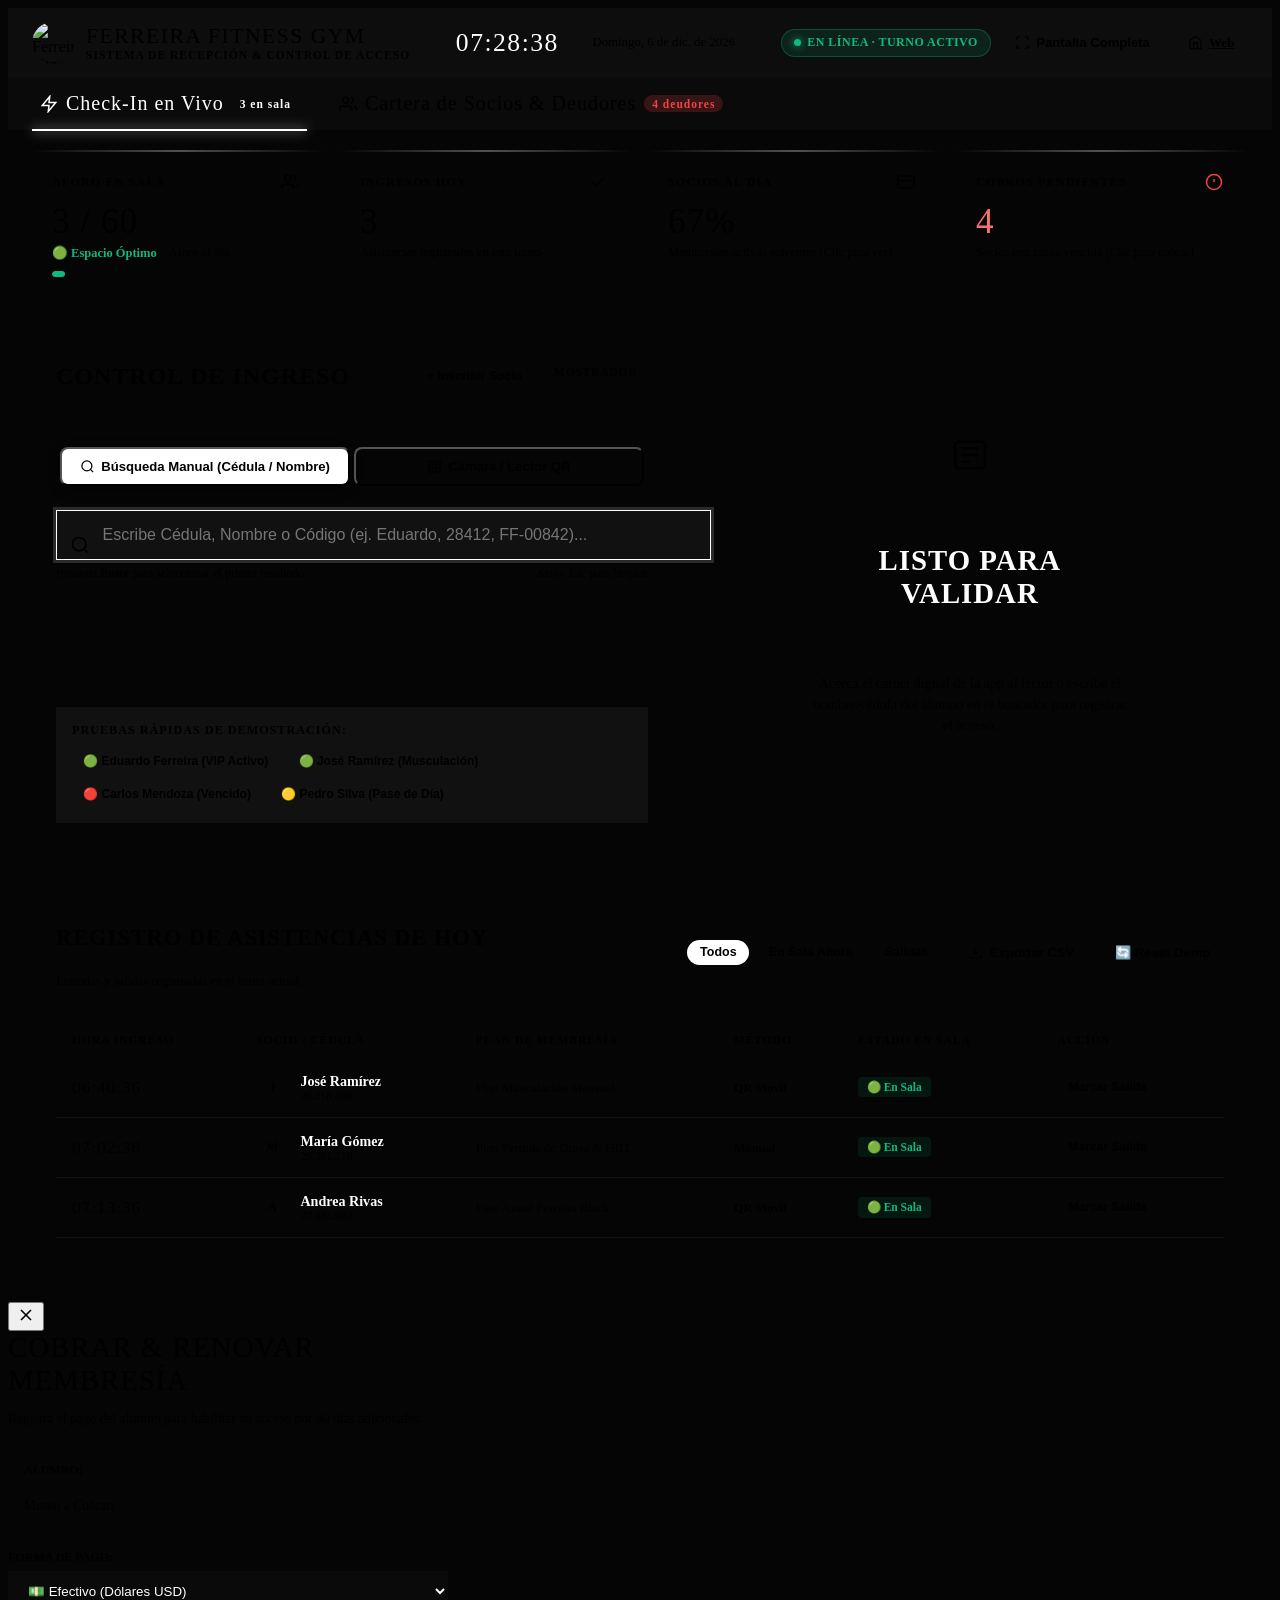
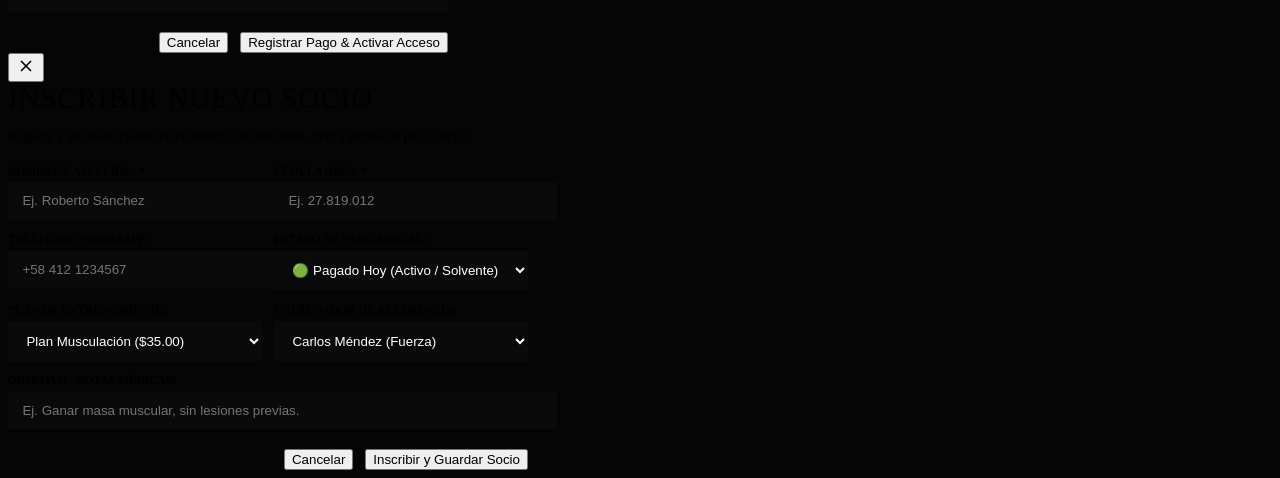
==== commit 1ad3343b: "feat: add full gym member directory, debtor manager, WhatsApp payment collection, and interactive KP" ====
--- a/recepcion.html
+++ b/recepcion.html
@@ -4,7 +4,7 @@
   <meta charset="UTF-8" />
   <meta name="viewport" content="width=device-width, initial-scale=1.0" />
   <title>Ferreira Fitness GYM | Recepción & Control de Asistencia</title>
-  <meta name="description" content="Sistema de recepción, control de acceso, aforo y validación de membresías para Ferreira Fitness GYM." />
+  <meta name="description" content="Sistema de recepción, control de acceso, aforo y gestión de membresías y cobranzas para Ferreira Fitness GYM." />
   <meta name="theme-color" content="#000000" />
 
   <link rel="preconnect" href="https://fonts.googleapis.com" />
@@ -50,10 +50,24 @@
     </div>
   </header>
 
-  <!-- ============ BARRA DE KPIS EN VIVO ============ -->
+  <!-- ============ SUBHEADER NAVEGACIÓN DE VISTAS ============ -->
+  <nav class="rec-view-nav">
+    <button type="button" class="rec-view-tab is-active" id="tabViewCheckin">
+      <svg width="18" height="18" viewBox="0 0 24 24" fill="none" stroke="currentColor" stroke-width="2"><path d="M13 2L3 14h9l-1 8 10-12h-9l1-8z"></path></svg>
+      Check-In en Vivo
+      <span class="rec-tab-badge" id="badgeInsideCount">0 en sala</span>
+    </button>
+    <button type="button" class="rec-view-tab" id="tabViewDirectory">
+      <svg width="18" height="18" viewBox="0 0 24 24" fill="none" stroke="currentColor" stroke-width="2"><path d="M17 21v-2a4 4 0 0 0-4-4H5a4 4 0 0 0-4 4v2"></path><circle cx="9" cy="7" r="4"></circle><path d="M23 21v-2a4 4 0 0 0-3-3.87"></path><path d="M16 3.13a4 4 0 0 1 0 7.75"></path></svg>
+      Cartera de Socios & Deudores
+      <span class="rec-tab-badge is-danger" id="badgeDebtCount">0 deudores</span>
+    </button>
+  </nav>
+
+  <!-- ============ BARRA DE KPIS EN VIVO (INTERACTIVOS) ============ -->
   <section class="rec-kpis">
-    <!-- Aforo Actual -->
-    <div class="rec-kpi">
+    <!-- Aforo Actual (Clic para ver quiénes están dentro) -->
+    <div class="rec-kpi is-clickable" id="cardKpiAforo" title="Ver alumnos actualmente en sala">
       <div class="rec-kpi__header">
         <span class="rec-kpi__label">Aforo en Sala</span>
         <div class="rec-kpi__icon">
@@ -79,8 +93,8 @@
       <div class="rec-kpi__sub">Asistencias registradas en este turno</div>
     </div>
 
-    <!-- Tasa de Solvencia -->
-    <div class="rec-kpi">
+    <!-- Tasa de Solvencia (Clic para ver socios al día) -->
+    <div class="rec-kpi is-clickable" id="cardKpiSolvency" title="Ver lista de socios al día">
       <div class="rec-kpi__header">
         <span class="rec-kpi__label">Socios al Día</span>
         <div class="rec-kpi__icon">
@@ -88,11 +102,11 @@
         </div>
       </div>
       <div class="rec-kpi__value" id="kpiSolvencyNum">100%</div>
-      <div class="rec-kpi__sub">Membresías activas solventes</div>
-    </div>
-
-    <!-- Pendientes de Pago -->
-    <div class="rec-kpi">
+      <div class="rec-kpi__sub">Membresías activas solventes (Clic para ver)</div>
+    </div>
+
+    <!-- Pendientes de Pago (Clic para ver deudores) -->
+    <div class="rec-kpi is-clickable" id="cardKpiExpired" title="Ver lista de deudores y cobrar">
       <div class="rec-kpi__header">
         <span class="rec-kpi__label">Cobros Pendientes</span>
         <div class="rec-kpi__icon" style="color: #ef4444;">
@@ -100,165 +114,256 @@
         </div>
       </div>
       <div class="rec-kpi__value" id="kpiExpiredNum" style="color: #f87171;">0</div>
-      <div class="rec-kpi__sub">Socios con cuota vencida este mes</div>
+      <div class="rec-kpi__sub">Socios con cuota vencida (Clic para cobrar)</div>
     </div>
   </section>
 
-  <!-- ============ ÁREA PRINCIPAL: VALIDACIÓN Y CHECK-IN ============ -->
-  <main class="rec-main">
+  <!-- ========================================================
+       VISTA 1: CHECK-IN EN VIVO Y CONTROL DE ACCESO
+       ======================================================== -->
+  <div id="viewCheckinSection" class="rec-view-section is-active">
     
-    <!-- COLUMNA IZQUIERDA: PANELES DE ENTRADA -->
-    <div class="rec-card">
-      <div class="rec-card__head">
-        <h2 class="rec-card__title">CONTROL DE INGRESO</h2>
-        <div style="display:flex;gap:0.5rem;">
-          <button type="button" class="rec-btn-ghost" id="btnOpenNewMember" style="font-size: 0.76rem;">
-            + Nuevo Socio
+    <main class="rec-main">
+      <!-- COLUMNA IZQUIERDA: PANELES DE ENTRADA -->
+      <div class="rec-card">
+        <div class="rec-card__head">
+          <h2 class="rec-card__title">CONTROL DE INGRESO</h2>
+          <div style="display:flex;gap:0.5rem;">
+            <button type="button" class="rec-btn-ghost btnOpenNewMember" style="font-size: 0.76rem;">
+              + Inscribir Socio
+            </button>
+            <span class="rec-card__tag">MOSTRADOR</span>
+          </div>
+        </div>
+
+        <!-- Selector de Método: Búsqueda Manual vs Escáner QR -->
+        <div class="rec-tabs">
+          <button type="button" class="rec-tab is-active" id="tabModeSearch">
+            <svg width="15" height="15" viewBox="0 0 24 24" fill="none" stroke="currentColor" stroke-width="2"><circle cx="11" cy="11" r="8"></circle><line x1="21" y1="21" x2="16.65" y2="16.65"></line></svg>
+            Búsqueda Manual (Cédula / Nombre)
           </button>
-          <span class="rec-card__tag">MOSTRADOR</span>
-        </div>
-      </div>
-
-      <!-- Selector de Método: Búsqueda Manual vs Escáner QR -->
-      <div class="rec-tabs">
-        <button type="button" class="rec-tab is-active" id="tabModeSearch">
-          <svg width="15" height="15" viewBox="0 0 24 24" fill="none" stroke="currentColor" stroke-width="2"><circle cx="11" cy="11" r="8"></circle><line x1="21" y1="21" x2="16.65" y2="16.65"></line></svg>
-          Búsqueda Manual (Cédula / Nombre)
-        </button>
-        <button type="button" class="rec-tab" id="tabModeScanner">
-          <svg width="15" height="15" viewBox="0 0 24 24" fill="none" stroke="currentColor" stroke-width="2"><rect x="3" y="3" width="7" height="7"></rect><rect x="14" y="3" width="7" height="7"></rect><rect x="14" y="14" width="7" height="7"></rect><rect x="3" y="14" width="7" height="7"></rect></svg>
-          Cámara / Lector QR
-        </button>
-      </div>
-
-      <!-- PANEL 1: BÚSQUEDA MANUAL (Para cuando olvidaron el móvil) -->
-      <div id="panelSearch">
-        <div class="rec-search-box">
-          <svg class="rec-search-icon" width="20" height="20" viewBox="0 0 24 24" fill="none" stroke="currentColor" stroke-width="2"><circle cx="11" cy="11" r="8"></circle><line x1="21" y1="21" x2="16.65" y2="16.65"></line></svg>
-          <input
-            type="text"
-            id="recSearchInput"
-            class="rec-search-input"
-            placeholder="Escribe Cédula, Nombre o Código (ej. Eduardo, 28412, FF-00842)..."
-            autocomplete="off"
-          />
-          <div class="rec-search-hint">
-            <span>Presiona <strong>Enter</strong> para seleccionar el primer resultado</span>
-            <span>Atajo: Esc para limpiar</span>
-          </div>
-        </div>
-
-        <!-- Dropdown de resultados en vivo -->
-        <div class="rec-results" id="recSearchResults"></div>
-      </div>
-
-      <!-- PANEL 2: ESCÁNER QR & CÁMARA WEBCAM -->
-      <div id="panelScanner" class="rec-scanner">
-        <div class="rec-scanner-frame">
-          <video id="recScannerVideo" class="rec-scanner-video" muted playsinline></video>
-          <div class="rec-laser-line"></div>
-          <div class="rec-scanner-target"></div>
-          <div style="position: absolute; bottom: 12px; font-size: 0.72rem; color: rgba(255,255,255,0.7); background: rgba(0,0,0,0.6); padding: 2px 8px; border-radius: 4px;">
-            Apunta el carnet digital de la app al marco
-          </div>
-        </div>
-        <div class="rec-scanner-controls">
-          <button type="button" class="btn btn--primary" id="btnSimulateScan" style="flex: 1; font-size: 0.85rem; padding: 0.65rem;">
-            📱 Simular Escaneo Móvil (Eduardo)
+          <button type="button" class="rec-tab" id="tabModeScanner">
+            <svg width="15" height="15" viewBox="0 0 24 24" fill="none" stroke="currentColor" stroke-width="2"><rect x="3" y="3" width="7" height="7"></rect><rect x="14" y="3" width="7" height="7"></rect><rect x="14" y="14" width="7" height="7"></rect><rect x="3" y="14" width="7" height="7"></rect></svg>
+            Cámara / Lector QR
           </button>
         </div>
-      </div>
-
-      <!-- Quick Demo Chips: Pruebas rápidas para la reunión con el dueño -->
-      <div class="rec-quick-demo">
-        <div class="rec-quick-demo__title">Pruebas Rápidas de Demostración:</div>
-        <div class="rec-demo-chips">
-          <button type="button" class="rec-demo-chip" data-demo-id="FF-COLON-00842" title="Probar socio VIP activo">
-            🟢 Eduardo Ferreira (VIP Activo)
+
+        <!-- PANEL 1: BÚSQUEDA MANUAL (Para cuando olvidaron el móvil) -->
+        <div id="panelSearch">
+          <div class="rec-search-box">
+            <svg class="rec-search-icon" width="20" height="20" viewBox="0 0 24 24" fill="none" stroke="currentColor" stroke-width="2"><circle cx="11" cy="11" r="8"></circle><line x1="21" y1="21" x2="16.65" y2="16.65"></line></svg>
+            <input
+              type="text"
+              id="recSearchInput"
+              class="rec-search-input"
+              placeholder="Escribe Cédula, Nombre o Código (ej. Eduardo, 28412, FF-00842)..."
+              autocomplete="off"
+            />
+            <div class="rec-search-hint">
+              <span>Presiona <strong>Enter</strong> para seleccionar el primer resultado</span>
+              <span>Atajo: Esc para limpiar</span>
+            </div>
+          </div>
+
+          <!-- Dropdown de resultados en vivo -->
+          <div class="rec-results" id="recSearchResults"></div>
+        </div>
+
+        <!-- PANEL 2: ESCÁNER QR & CÁMARA WEBCAM -->
+        <div id="panelScanner" class="rec-scanner">
+          <div class="rec-scanner-frame">
+            <video id="recScannerVideo" class="rec-scanner-video" muted playsinline></video>
+            <div class="rec-laser-line"></div>
+            <div class="rec-scanner-target"></div>
+            <div style="position: absolute; bottom: 12px; font-size: 0.72rem; color: rgba(255,255,255,0.7); background: rgba(0,0,0,0.6); padding: 2px 8px; border-radius: 4px;">
+              Apunta el carnet digital de la app al marco
+            </div>
+          </div>
+          <div class="rec-scanner-controls">
+            <button type="button" class="btn btn--primary" id="btnSimulateScan" style="flex: 1; font-size: 0.85rem; padding: 0.65rem;">
+              📱 Simular Escaneo Móvil (Eduardo)
+            </button>
+          </div>
+        </div>
+
+        <!-- Quick Demo Chips: Pruebas rápidas para la reunión con el dueño -->
+        <div class="rec-quick-demo">
+          <div class="rec-quick-demo__title">Pruebas Rápidas de Demostración:</div>
+          <div class="rec-demo-chips">
+            <button type="button" class="rec-demo-chip" data-demo-id="FF-COLON-00842" title="Probar socio VIP activo">
+              🟢 Eduardo Ferreira (VIP Activo)
+            </button>
+            <button type="button" class="rec-demo-chip" data-demo-id="FF-COLON-01492" title="Probar socio mensual">
+              🟢 José Ramírez (Musculación)
+            </button>
+            <button type="button" class="rec-demo-chip" data-demo-id="FF-COLON-03910" title="Probar socio con cuota vencida">
+              🔴 Carlos Mendoza (Vencido)
+            </button>
+            <button type="button" class="rec-demo-chip" data-demo-id="FF-COLON-05291" title="Probar pase de día">
+              🟡 Pedro Silva (Pase de Día)
+            </button>
+          </div>
+        </div>
+      </div>
+
+      <!-- COLUMNA DERECHA: TARJETA GIGANTE DE VALIDACIÓN -->
+      <div class="rec-card rec-validation-card" id="recValidationCard">
+        
+        <!-- Estado de Espera (Idle) -->
+        <div class="rec-val-idle" id="recValIdle">
+          <div class="rec-val-idle__icon">
+            <svg width="40" height="40" viewBox="0 0 24 24" fill="none" stroke="currentColor" stroke-width="1.5"><rect x="3" y="4" width="18" height="16" rx="2"></rect><line x1="7" y1="8" x2="17" y2="8"></line><line x1="7" y1="12" x2="17" y2="12"></line><line x1="7" y1="16" x2="12" y2="16"></line></svg>
+          </div>
+          <h3 class="rec-val-idle__title">LISTO PARA VALIDAR</h3>
+          <p class="rec-val-idle__text">
+            Acerca el carnet digital de la app al lector o escribe el nombre/cédula del alumno en el buscador para registrar el acceso.
+          </p>
+        </div>
+
+        <!-- Estado de Resultado (Se llena dinámicamente) -->
+        <div class="rec-val-result" id="recValResult"></div>
+      </div>
+    </main>
+
+    <!-- TABLERO DE ASISTENCIAS DEL DÍA -->
+    <section class="rec-history-wrap">
+      <div class="rec-table-card">
+        <div class="rec-table-toolbar">
+          <div>
+            <h3 style="font-family: var(--font-display); font-size: 1.4rem; letter-spacing: 1px;">
+              REGISTRO DE ASISTENCIAS DE HOY
+            </h3>
+            <p style="font-size: 0.8rem; color: var(--muted);">Entradas y salidas registradas en el turno actual.</p>
+          </div>
+
+          <div style="display:flex; align-items:center; gap: 0.85rem; flex-wrap:wrap;">
+            <!-- Filtros de Asistencia -->
+            <div class="rec-filter-pills">
+              <button type="button" class="rec-pill-btn is-active" data-filter="all">Todos</button>
+              <button type="button" class="rec-pill-btn" data-filter="inside">En Sala Ahora</button>
+              <button type="button" class="rec-pill-btn" data-filter="checked-out">Salidas</button>
+            </div>
+
+            <!-- Acciones de Datos -->
+            <button type="button" class="rec-btn-ghost" id="btnExportCsv" title="Exportar asistencias a Excel/CSV">
+              <svg width="15" height="15" viewBox="0 0 24 24" fill="none" stroke="currentColor" stroke-width="2"><path d="M21 15v4a2 2 0 0 1-2 2H5a2 2 0 0 1-2-2v-4"></path><polyline points="7 10 12 15 17 10"></polyline><line x1="12" y1="15" x2="12" y2="3"></line></svg>
+              Exportar CSV
+            </button>
+            <button type="button" class="rec-btn-ghost" id="btnResetDemoData" title="Restablecer datos iniciales de prueba" style="color: var(--muted);">
+              🔄 Reset Demo
+            </button>
+          </div>
+        </div>
+
+        <!-- Tabla Reactiva -->
+        <div class="rec-table-container">
+          <table class="rec-table">
+            <thead>
+              <tr>
+                <th>Hora Ingreso</th>
+                <th>Socio / Cédula</th>
+                <th>Plan de Membresía</th>
+                <th>Método</th>
+                <th>Estado en Sala</th>
+                <th>Acción</th>
+              </tr>
+            </thead>
+            <tbody id="recTableBody">
+              <!-- Filas dinámicas -->
+            </tbody>
+          </table>
+        </div>
+      </div>
+    </section>
+
+  </div>
+
+  <!-- ========================================================
+       VISTA 2: CARTERA DE SOCIOS, DEUDORES Y COBRANZAS
+       ======================================================== -->
+  <div id="viewDirectorySection" class="rec-view-section">
+    
+    <div class="rec-directory-wrap">
+      
+      <!-- Resumen Financiero de Cartera y Cobranzas -->
+      <div class="rec-debt-summary">
+        <div class="rec-debt-stats">
+          <div class="rec-debt-stat-item">
+            <span class="rec-debt-stat-label">Total Clientes Registrados</span>
+            <span class="rec-debt-stat-val" id="summaryTotalMembers">0</span>
+          </div>
+          <div class="rec-debt-stat-item">
+            <span class="rec-debt-stat-label">Socios Solventes</span>
+            <span class="rec-debt-stat-val" style="color: #34d399;" id="summaryActiveMembers">0</span>
+          </div>
+          <div class="rec-debt-stat-item">
+            <span class="rec-debt-stat-label">Total Deudores</span>
+            <span class="rec-debt-stat-val" style="color: #f87171;" id="summaryDebtMembers">0</span>
+          </div>
+          <div class="rec-debt-stat-item" style="border-left: 1px solid var(--border); padding-left: 1.5rem;">
+            <span class="rec-debt-stat-label">Total por Cobrar (Deuda Vencida)</span>
+            <span class="rec-debt-stat-val" style="color: #f87171;" id="summaryTotalDebtAmount">$0.00 USD</span>
+          </div>
+        </div>
+
+        <div style="display:flex; gap: 0.75rem;">
+          <button type="button" class="btn btn--primary btnOpenNewMember">
+            + Inscribir Nuevo Socio
           </button>
-          <button type="button" class="rec-demo-chip" data-demo-id="FF-COLON-01492" title="Probar socio mensual">
-            🟢 José Ramírez (Musculación)
-          </button>
-          <button type="button" class="rec-demo-chip" data-demo-id="FF-COLON-03910" title="Probar socio con cuota vencida">
-            🔴 Carlos Mendoza (Vencido)
-          </button>
-          <button type="button" class="rec-demo-chip" data-demo-id="FF-COLON-05291" title="Probar pase de día">
-            🟡 Pedro Silva (Pase de Día)
-          </button>
-        </div>
-      </div>
-    </div>
-
-    <!-- COLUMNA DERECHA: TARJETA GIGANTE DE VALIDACIÓN (FEEDBACK EN PANTALLA) -->
-    <div class="rec-card rec-validation-card" id="recValidationCard">
-      
-      <!-- Estado de Espera (Idle) -->
-      <div class="rec-val-idle" id="recValIdle">
-        <div class="rec-val-idle__icon">
-          <svg width="40" height="40" viewBox="0 0 24 24" fill="none" stroke="currentColor" stroke-width="1.5"><rect x="3" y="4" width="18" height="16" rx="2"></rect><line x1="7" y1="8" x2="17" y2="8"></line><line x1="7" y1="12" x2="17" y2="12"></line><line x1="7" y1="16" x2="12" y2="16"></line></svg>
-        </div>
-        <h3 class="rec-val-idle__title">LISTO PARA VALIDAR</h3>
-        <p class="rec-val-idle__text">
-          Acerca el carnet digital de la app al lector o escribe el nombre/cédula del alumno en el buscador para registrar el acceso.
-        </p>
-      </div>
-
-      <!-- Estado de Resultado (Se llena dinámicamente) -->
-      <div class="rec-val-result" id="recValResult"></div>
-    </div>
-
-  </main>
-
-  <!-- ============ PANEL INFERIOR: HISTORIAL DE ASISTENCIAS DEL DÍA ============ -->
-  <section class="rec-history-wrap">
-    <div class="rec-table-card">
-      <div class="rec-table-toolbar">
-        <div>
-          <h3 style="font-family: var(--font-display); font-size: 1.4rem; letter-spacing: 1px;">
-            REGISTRO DE ASISTENCIAS DE HOY
-          </h3>
-          <p style="font-size: 0.8rem; color: var(--muted);">Entradas y salidas registradas en el turno actual.</p>
-        </div>
-
-        <div style="display:flex; align-items:center; gap: 0.85rem; flex-wrap:wrap;">
-          <!-- Filtros de Asistencia -->
-          <div class="rec-filter-pills">
-            <button type="button" class="rec-pill-btn is-active" data-filter="all">Todos</button>
-            <button type="button" class="rec-pill-btn" data-filter="inside">En Sala Ahora</button>
-            <button type="button" class="rec-pill-btn" data-filter="checked-out">Salidas</button>
-          </div>
-
-          <!-- Acciones de Datos -->
-          <button type="button" class="rec-btn-ghost" id="btnExportCsv" title="Exportar asistencias a Excel/CSV">
-            <svg width="15" height="15" viewBox="0 0 24 24" fill="none" stroke="currentColor" stroke-width="2"><path d="M21 15v4a2 2 0 0 1-2 2H5a2 2 0 0 1-2-2v-4"></path><polyline points="7 10 12 15 17 10"></polyline><line x1="12" y1="15" x2="12" y2="3"></line></svg>
-            Exportar CSV
-          </button>
-          <button type="button" class="rec-btn-ghost" id="btnResetDemoData" title="Restablecer datos iniciales de prueba" style="color: var(--muted);">
-            🔄 Reset Demo
-          </button>
-        </div>
-      </div>
-
-      <!-- Tabla Reactiva -->
-      <div class="rec-table-container">
-        <table class="rec-table">
-          <thead>
-            <tr>
-              <th>Hora Ingreso</th>
-              <th>Socio / Cédula</th>
-              <th>Plan de Membresía</th>
-              <th>Método</th>
-              <th>Estado en Sala</th>
-              <th>Acción</th>
-            </tr>
-          </thead>
-          <tbody id="recTableBody">
-            <!-- Filas dinámicas -->
-          </tbody>
-        </table>
-      </div>
-    </div>
-  </section>
+        </div>
+      </div>
+
+      <!-- Cuadrícula Directorio (Izquierda: Lista / Derecha: Ficha Detallada) -->
+      <div class="rec-directory-grid">
+        
+        <!-- Panel Izquierdo: Buscador y Lista de Socios -->
+        <div class="rec-dir-list-pane">
+          <div class="rec-dir-toolbar">
+            <!-- Buscador en la cartera -->
+            <div class="rec-search-box" style="margin-bottom: 0;">
+              <svg class="rec-search-icon" width="18" height="18" viewBox="0 0 24 24" fill="none" stroke="currentColor" stroke-width="2"><circle cx="11" cy="11" r="8"></circle><line x1="21" y1="21" x2="16.65" y2="16.65"></line></svg>
+              <input
+                type="text"
+                id="recDirSearchInput"
+                class="rec-search-input"
+                placeholder="Filtrar por nombre, cédula o teléfono..."
+                style="padding: 0.75rem 1rem 0.75rem 2.6rem; font-size: 0.9rem;"
+              />
+            </div>
+
+            <!-- Filtros de Estado -->
+            <div class="rec-dir-pills">
+              <button type="button" class="rec-pill-btn is-active" data-dir-filter="all" id="btnFilterAllMembers">
+                Todos (<span id="countPillAll">0</span>)
+              </button>
+              <button type="button" class="rec-pill-btn" data-dir-filter="debtors" id="btnFilterDebtors">
+                🔴 Deudores (<span id="countPillDebtors">0</span>)
+              </button>
+              <button type="button" class="rec-pill-btn" data-dir-filter="active" id="btnFilterActive">
+                🟢 Activos (<span id="countPillActive">0</span>)
+              </button>
+              <button type="button" class="rec-pill-btn" data-dir-filter="expiring" id="btnFilterExpiring">
+                🟡 Por Vencer en 7 días (<span id="countPillExpiring">0</span>)
+              </button>
+            </div>
+          </div>
+
+          <!-- Listado de Tarjetas de Socios -->
+          <div class="rec-dir-list" id="recMemberListContainer">
+            <!-- Generado dinámicamente -->
+          </div>
+        </div>
+
+        <!-- Panel Derecho: Ficha Detallada del Socio Seleccionado -->
+        <div class="rec-dir-detail-pane" id="recMemberDetailPane">
+          <!-- Generado dinámicamente -->
+        </div>
+
+      </div>
+
+    </div>
+
+  </div>
 
   <!-- ============ MODAL: COBRAR Y RENOVAR MEMBRESÍA ============ -->
   <div class="modal" id="recModalRenew" aria-hidden="true">
@@ -307,76 +412,113 @@
     </div>
   </div>
 
-  <!-- ============ MODAL: NUEVO SOCIO RÁPIDO ============ -->
+  <!-- ============ MODAL: NUEVO SOCIO COMPLETO ============ -->
   <div class="modal" id="recModalNewMember" aria-hidden="true">
     <div class="modal__overlay" tabindex="-1" data-close-modal></div>
-    <div class="modal__box" style="max-width: 480px;" role="dialog" aria-modal="true">
+    <div class="modal__box" style="max-width: 520px;" role="dialog" aria-modal="true">
       <button class="icon-btn modal__close" aria-label="Cerrar" data-close-modal>
         <svg viewBox="0 0 24 24" width="20" height="20" fill="none" stroke="currentColor" stroke-width="2"><line x1="18" y1="6" x2="6" y2="18"></line><line x1="6" y1="6" x2="18" y2="18"></line></svg>
       </button>
 
       <div style="font-family: var(--font-display); font-size: 1.8rem; letter-spacing: 1px; margin-bottom: 0.35rem;">
-        REGISTRO RÁPIDO DE SOCIO / PASE
+        INSCRIBIR NUEVO SOCIO
       </div>
       <p style="font-size: 0.85rem; color: var(--muted); margin-bottom: 1.25rem;">
-        Inscribe a un nuevo miembro o pase de visita para concederle entrada inmediata.
+        Registra a un nuevo cliente en el sistema con sus datos, plan y estado de pago inicial.
       </p>
 
       <form id="newMemberForm">
-        <div style="margin-bottom: 0.85rem;">
-          <label style="display:block; font-size: 0.75rem; font-weight: 700; color: var(--muted); text-transform: uppercase; margin-bottom: 0.35rem;">
-            Nombre y Apellido:
+        <div style="display:grid; grid-template-columns: 1fr 1fr; gap: 0.75rem; margin-bottom: 0.85rem;">
+          <div>
+            <label style="display:block; font-size: 0.72rem; font-weight: 700; color: var(--muted); text-transform: uppercase; margin-bottom: 0.35rem;">
+              Nombre y Apellido: *
+            </label>
+            <input
+              type="text"
+              id="newMemberName"
+              required
+              placeholder="Ej. Roberto Sánchez"
+              style="width: 100%; background: #0a0a0a; border: 1px solid var(--border); border-radius: var(--radius-sm); padding: 0.7rem 0.9rem; color: #fff;"
+            />
+          </div>
+          <div>
+            <label style="display:block; font-size: 0.72rem; font-weight: 700; color: var(--muted); text-transform: uppercase; margin-bottom: 0.35rem;">
+              Cédula (DNI): *
+            </label>
+            <input
+              type="text"
+              id="newMemberCedula"
+              required
+              placeholder="Ej. 27.819.012"
+              style="width: 100%; background: #0a0a0a; border: 1px solid var(--border); border-radius: var(--radius-sm); padding: 0.7rem 0.9rem; color: #fff;"
+            />
+          </div>
+        </div>
+
+        <div style="display:grid; grid-template-columns: 1fr 1fr; gap: 0.75rem; margin-bottom: 0.85rem;">
+          <div>
+            <label style="display:block; font-size: 0.72rem; font-weight: 700; color: var(--muted); text-transform: uppercase; margin-bottom: 0.35rem;">
+              Teléfono / WhatsApp:
+            </label>
+            <input
+              type="text"
+              id="newMemberPhone"
+              placeholder="+58 412 1234567"
+              style="width: 100%; background: #0a0a0a; border: 1px solid var(--border); border-radius: var(--radius-sm); padding: 0.7rem 0.9rem; color: #fff;"
+            />
+          </div>
+          <div>
+            <label style="display:block; font-size: 0.72rem; font-weight: 700; color: var(--muted); text-transform: uppercase; margin-bottom: 0.35rem;">
+              Estado de Pago Inicial:
+            </label>
+            <select id="newMemberInitialPayment" style="width: 100%; background: #0a0a0a; border: 1px solid var(--border); border-radius: var(--radius-sm); padding: 0.7rem 0.9rem; color: #fff;">
+              <option value="active">🟢 Pagado Hoy (Activo / Solvente)</option>
+              <option value="expired">🔴 Pendiente por Pagar (Deudor)</option>
+            </select>
+          </div>
+        </div>
+
+        <div style="display:grid; grid-template-columns: 1fr 1fr; gap: 0.75rem; margin-bottom: 0.85rem;">
+          <div>
+            <label style="display:block; font-size: 0.72rem; font-weight: 700; color: var(--muted); text-transform: uppercase; margin-bottom: 0.35rem;">
+              Plan de Entrenamiento:
+            </label>
+            <select id="newMemberPlan" style="width: 100%; background: #0a0a0a; border: 1px solid var(--border); border-radius: var(--radius-sm); padding: 0.7rem 0.9rem; color: #fff;">
+              <option value="Plan Musculación Mensual">Plan Musculación ($35.00)</option>
+              <option value="Plan VIP Trimestral">Plan VIP Trimestral ($90.00)</option>
+              <option value="Plan Pérdida de Grasa & HIIT">Plan Pérdida de Grasa ($40.00)</option>
+              <option value="Pase Anual Ferreira Black">Pase Anual Black ($320.00)</option>
+              <option value="Pase de Día">Pase de Día ($3.00)</option>
+            </select>
+          </div>
+          <div>
+            <label style="display:block; font-size: 0.72rem; font-weight: 700; color: var(--muted); text-transform: uppercase; margin-bottom: 0.35rem;">
+              Entrenador de Referencia:
+            </label>
+            <select id="newMemberTrainer" style="width: 100%; background: #0a0a0a; border: 1px solid var(--border); border-radius: var(--radius-sm); padding: 0.7rem 0.9rem; color: #fff;">
+              <option value="Carlos Méndez (Fuerza)">Carlos Méndez (Fuerza)</option>
+              <option value="Andrea Rivas (Pérdida)">Andrea Rivas (Pérdida Peso)</option>
+              <option value="Luis Morales (Funcional)">Luis Morales (Funcional)</option>
+              <option value="Ferreira Team">Staff Ferreira</option>
+            </select>
+          </div>
+        </div>
+
+        <div style="margin-bottom: 1.25rem;">
+          <label style="display:block; font-size: 0.72rem; font-weight: 700; color: var(--muted); text-transform: uppercase; margin-bottom: 0.35rem;">
+            Objetivo / Notas Médicas:
           </label>
           <input
             type="text"
-            id="newMemberName"
-            required
-            placeholder="Ej. Roberto Sánchez"
-            style="width: 100%; background: #0a0a0a; border: 1px solid var(--border); border-radius: var(--radius-sm); padding: 0.75rem 1rem; color: #fff;"
+            id="newMemberNotes"
+            placeholder="Ej. Ganar masa muscular, sin lesiones previas."
+            style="width: 100%; background: #0a0a0a; border: 1px solid var(--border); border-radius: var(--radius-sm); padding: 0.7rem 0.9rem; color: #fff;"
           />
-        </div>
-
-        <div style="margin-bottom: 0.85rem;">
-          <label style="display:block; font-size: 0.75rem; font-weight: 700; color: var(--muted); text-transform: uppercase; margin-bottom: 0.35rem;">
-            Cédula de Identidad (DNI):
-          </label>
-          <input
-            type="text"
-            id="newMemberCedula"
-            required
-            placeholder="Ej. 27.819.012"
-            style="width: 100%; background: #0a0a0a; border: 1px solid var(--border); border-radius: var(--radius-sm); padding: 0.75rem 1rem; color: #fff;"
-          />
-        </div>
-
-        <div style="margin-bottom: 0.85rem;">
-          <label style="display:block; font-size: 0.75rem; font-weight: 700; color: var(--muted); text-transform: uppercase; margin-bottom: 0.35rem;">
-            Plan a Asignar:
-          </label>
-          <select id="newMemberPlan" style="width: 100%; background: #0a0a0a; border: 1px solid var(--border); border-radius: var(--radius-sm); padding: 0.75rem 1rem; color: #fff;">
-            <option value="Plan Musculación Mensual">Plan Musculación Mensual ($35.00)</option>
-            <option value="Plan VIP Trimestral">Plan VIP Trimestral ($90.00)</option>
-            <option value="Plan Pérdida de Grasa & HIIT">Plan Pérdida de Grasa & HIIT ($40.00)</option>
-            <option value="Pase Anual Ferreira Black">Pase Anual Ferreira Black ($320.00)</option>
-            <option value="Pase de Día">Pase de Día ($3.00)</option>
-          </select>
-        </div>
-
-        <div style="margin-bottom: 1.35rem;">
-          <label style="display:block; font-size: 0.75rem; font-weight: 700; color: var(--muted); text-transform: uppercase; margin-bottom: 0.35rem;">
-            Entrenador de Referencia:
-          </label>
-          <select id="newMemberTrainer" style="width: 100%; background: #0a0a0a; border: 1px solid var(--border); border-radius: var(--radius-sm); padding: 0.75rem 1rem; color: #fff;">
-            <option value="Carlos Méndez (Fuerza)">Carlos Méndez (Fuerza & Hipertrofia)</option>
-            <option value="Andrea Rivas (Pérdida)">Andrea Rivas (Pérdida de Peso & Tonificación)</option>
-            <option value="Luis Morales (Funcional)">Luis Morales (Rendimiento & Funcional)</option>
-            <option value="Ferreira Team">Staff General Ferreira</option>
-          </select>
         </div>
 
         <div style="display: flex; gap: 0.75rem; justify-content: flex-end;">
           <button type="button" class="btn btn--ghost" data-close-modal>Cancelar</button>
-          <button type="submit" class="btn btn--primary">Registrar & Marcar Ingreso</button>
+          <button type="submit" class="btn btn--primary">Inscribir y Guardar Socio</button>
         </div>
       </form>
     </div>
--- a/css/recepcion.css
+++ b/css/recepcion.css
@@ -886,3 +886,378 @@
   opacity: 1;
   pointer-events: auto;
 }
+
+
+/* ---------- View Switcher (Subheader Nav) ---------- */
+.rec-view-nav {
+  background: #0a0a0a;
+  border-bottom: 1px solid var(--border);
+  padding: 0 1.5rem;
+  display: flex;
+  gap: 1.5rem;
+}
+
+.rec-view-tab {
+  padding: 0.9rem 0.5rem;
+  font-family: var(--font-display);
+  font-size: 1.25rem;
+  letter-spacing: 1px;
+  color: var(--muted);
+  background: none;
+  border: none;
+  cursor: pointer;
+  position: relative;
+  transition: color 0.2s ease;
+  display: inline-flex;
+  align-items: center;
+  gap: 0.5rem;
+}
+
+.rec-view-tab:hover {
+  color: #ffffff;
+}
+
+.rec-view-tab.is-active {
+  color: #ffffff;
+}
+
+.rec-view-tab.is-active::after {
+  content: "";
+  position: absolute;
+  bottom: -1px;
+  left: 0;
+  right: 0;
+  height: 2px;
+  background: #ffffff;
+  box-shadow: 0 0 12px rgba(255, 255, 255, 0.8);
+}
+
+.rec-tab-badge {
+  font-family: var(--font-body);
+  font-size: 0.72rem;
+  font-weight: 800;
+  padding: 0.15rem 0.5rem;
+  border-radius: 999px;
+  background: var(--surface-2);
+  color: var(--muted);
+  border: 1px solid var(--border);
+}
+
+.rec-tab-badge.is-danger {
+  background: rgba(239, 68, 68, 0.2);
+  color: #ef4444;
+  border-color: rgba(239, 68, 68, 0.4);
+}
+
+/* KPI Clickable cursor */
+.rec-kpi.is-clickable {
+  cursor: pointer;
+  transition: transform 0.2s ease, border-color 0.2s ease;
+}
+
+.rec-kpi.is-clickable:hover {
+  transform: translateY(-2px);
+  border-color: rgba(255, 255, 255, 0.4);
+}
+
+/* ---------- DIRECTORY & DEBT COLLECTION VIEW ---------- */
+.rec-view-section {
+  display: none;
+}
+
+.rec-view-section.is-active {
+  display: block;
+}
+
+.rec-directory-wrap {
+  padding: 1.25rem 1.5rem 2.5rem;
+}
+
+/* Debt & Portfolio Summary Banner */
+.rec-debt-summary {
+  background: linear-gradient(135deg, #141414 0%, #0a0a0a 100%);
+  border: 1px solid var(--border);
+  border-radius: var(--radius);
+  padding: 1.25rem 1.5rem;
+  margin-bottom: 1.5rem;
+  display: flex;
+  align-items: center;
+  justify-content: space-between;
+  flex-wrap: wrap;
+  gap: 1.25rem;
+}
+
+.rec-debt-stats {
+  display: flex;
+  align-items: center;
+  gap: 2rem;
+  flex-wrap: wrap;
+}
+
+.rec-debt-stat-item {
+  display: flex;
+  flex-direction: column;
+}
+
+.rec-debt-stat-label {
+  font-size: 0.72rem;
+  font-weight: 700;
+  letter-spacing: 1px;
+  text-transform: uppercase;
+  color: var(--muted);
+  margin-bottom: 0.2rem;
+}
+
+.rec-debt-stat-val {
+  font-family: var(--font-display);
+  font-size: 1.85rem;
+  letter-spacing: 1px;
+  line-height: 1;
+}
+
+/* Directory 2-Column Grid */
+.rec-directory-grid {
+  display: grid;
+  grid-template-columns: 1.2fr 1fr;
+  gap: 1.5rem;
+}
+
+@media (max-width: 1024px) {
+  .rec-directory-grid {
+    grid-template-columns: 1fr;
+  }
+}
+
+/* Directory Left: Member List Container */
+.rec-dir-list-pane {
+  background: var(--surface);
+  border: 1px solid var(--border);
+  border-radius: var(--radius);
+  padding: 1.25rem;
+  display: flex;
+  flex-direction: column;
+}
+
+.rec-dir-toolbar {
+  display: flex;
+  flex-direction: column;
+  gap: 0.85rem;
+  margin-bottom: 1rem;
+}
+
+.rec-dir-pills {
+  display: flex;
+  flex-wrap: wrap;
+  gap: 0.4rem;
+}
+
+.rec-dir-list {
+  display: flex;
+  flex-direction: column;
+  gap: 0.65rem;
+  max-height: 600px;
+  overflow-y: auto;
+  padding-right: 4px;
+}
+
+/* Member Item Card */
+.rec-member-card {
+  background: #0d0d0d;
+  border: 1px solid var(--border);
+  border-radius: var(--radius-sm);
+  padding: 0.85rem 1rem;
+  cursor: pointer;
+  transition: all 0.2s ease;
+  display: flex;
+  align-items: center;
+  justify-content: space-between;
+  gap: 0.75rem;
+}
+
+.rec-member-card:hover {
+  background: #181818;
+  border-color: rgba(255, 255, 255, 0.3);
+  transform: translateX(3px);
+}
+
+.rec-member-card.is-selected {
+  background: #1c1c1c;
+  border-color: #ffffff;
+  box-shadow: 0 0 15px rgba(255, 255, 255, 0.08);
+}
+
+.rec-member-card.is-debtor {
+  border-left: 4px solid #ef4444;
+}
+
+.rec-member-card.is-active-member {
+  border-left: 4px solid #10b981;
+}
+
+.rec-mc-left {
+  display: flex;
+  align-items: center;
+  gap: 0.75rem;
+}
+
+.rec-mc-avatar {
+  width: 44px;
+  height: 44px;
+  border-radius: 50%;
+  object-fit: cover;
+  background: var(--surface-2);
+  display: grid;
+  place-items: center;
+  font-size: 1.1rem;
+  font-weight: 800;
+  flex-shrink: 0;
+}
+
+.rec-mc-name {
+  font-size: 0.95rem;
+  font-weight: 700;
+  color: #ffffff;
+  line-height: 1.2;
+  margin-bottom: 0.2rem;
+}
+
+.rec-mc-sub {
+  font-size: 0.76rem;
+  color: var(--muted);
+  line-height: 1.3;
+}
+
+.rec-mc-right {
+  display: flex;
+  flex-direction: column;
+  align-items: flex-end;
+  gap: 0.3rem;
+  flex-shrink: 0;
+}
+
+.rec-mc-debt-pill {
+  font-size: 0.72rem;
+  font-weight: 800;
+  padding: 0.25rem 0.6rem;
+  border-radius: 6px;
+  background: rgba(239, 68, 68, 0.15);
+  color: #ef4444;
+  border: 1px solid rgba(239, 68, 68, 0.35);
+}
+
+.rec-mc-solvency-pill {
+  font-size: 0.72rem;
+  font-weight: 800;
+  padding: 0.25rem 0.6rem;
+  border-radius: 6px;
+  background: rgba(16, 185, 129, 0.12);
+  color: #10b981;
+  border: 1px solid rgba(16, 185, 129, 0.3);
+}
+
+/* Directory Right: Member Detail Panel */
+.rec-dir-detail-pane {
+  background: var(--surface);
+  border: 1px solid var(--border);
+  border-radius: var(--radius);
+  padding: 1.5rem;
+  display: flex;
+  flex-direction: column;
+  position: sticky;
+  top: 85px;
+}
+
+.rec-member-profile {
+  display: flex;
+  flex-direction: column;
+  align-items: center;
+  text-align: center;
+  margin-bottom: 1.5rem;
+}
+
+.rec-mp-avatar {
+  width: 90px;
+  height: 90px;
+  border-radius: 50%;
+  object-fit: cover;
+  border: 3px solid #ffffff;
+  box-shadow: 0 10px 25px rgba(0, 0, 0, 0.5);
+  background: #1c1c1c;
+  display: grid;
+  place-items: center;
+  font-size: 2rem;
+  font-weight: 800;
+  margin-bottom: 0.85rem;
+}
+
+.rec-mp-name {
+  font-size: 1.35rem;
+  font-weight: 800;
+  margin-bottom: 0.2rem;
+}
+
+.rec-mp-meta {
+  font-size: 0.82rem;
+  color: var(--muted);
+  font-weight: 600;
+  margin-bottom: 0.65rem;
+}
+
+/* Financial Box inside Profile */
+.rec-finance-box {
+  width: 100%;
+  background: #0d0d0d;
+  border: 1px solid var(--border);
+  border-radius: var(--radius-sm);
+  padding: 1.15rem;
+  margin-bottom: 1.25rem;
+  text-align: left;
+}
+
+.rec-finance-box.is-debtor {
+  border-color: rgba(239, 68, 68, 0.45);
+  background: radial-gradient(circle at top right, rgba(239, 68, 68, 0.1) 0%, #0d0d0d 70%);
+}
+
+.rec-finance-header {
+  display: flex;
+  justify-content: space-between;
+  align-items: center;
+  margin-bottom: 0.75rem;
+  padding-bottom: 0.5rem;
+  border-bottom: 1px solid var(--border);
+}
+
+.rec-finance-grid {
+  display: grid;
+  grid-template-columns: 1fr 1fr;
+  gap: 0.85rem;
+}
+
+.rec-profile-actions {
+  display: flex;
+  flex-direction: column;
+  gap: 0.65rem;
+  width: 100%;
+}
+
+.rec-btn-whatsapp {
+  background: #25d366;
+  color: #000000;
+  font-weight: 700;
+  border: none;
+  border-radius: var(--radius-sm);
+  padding: 0.75rem 1rem;
+  display: inline-flex;
+  align-items: center;
+  justify-content: center;
+  gap: 0.5rem;
+  font-size: 0.88rem;
+  cursor: pointer;
+  transition: all 0.2s ease;
+}
+
+.rec-btn-whatsapp:hover {
+  background: #20ba59;
+  transform: translateY(-1px);
+}
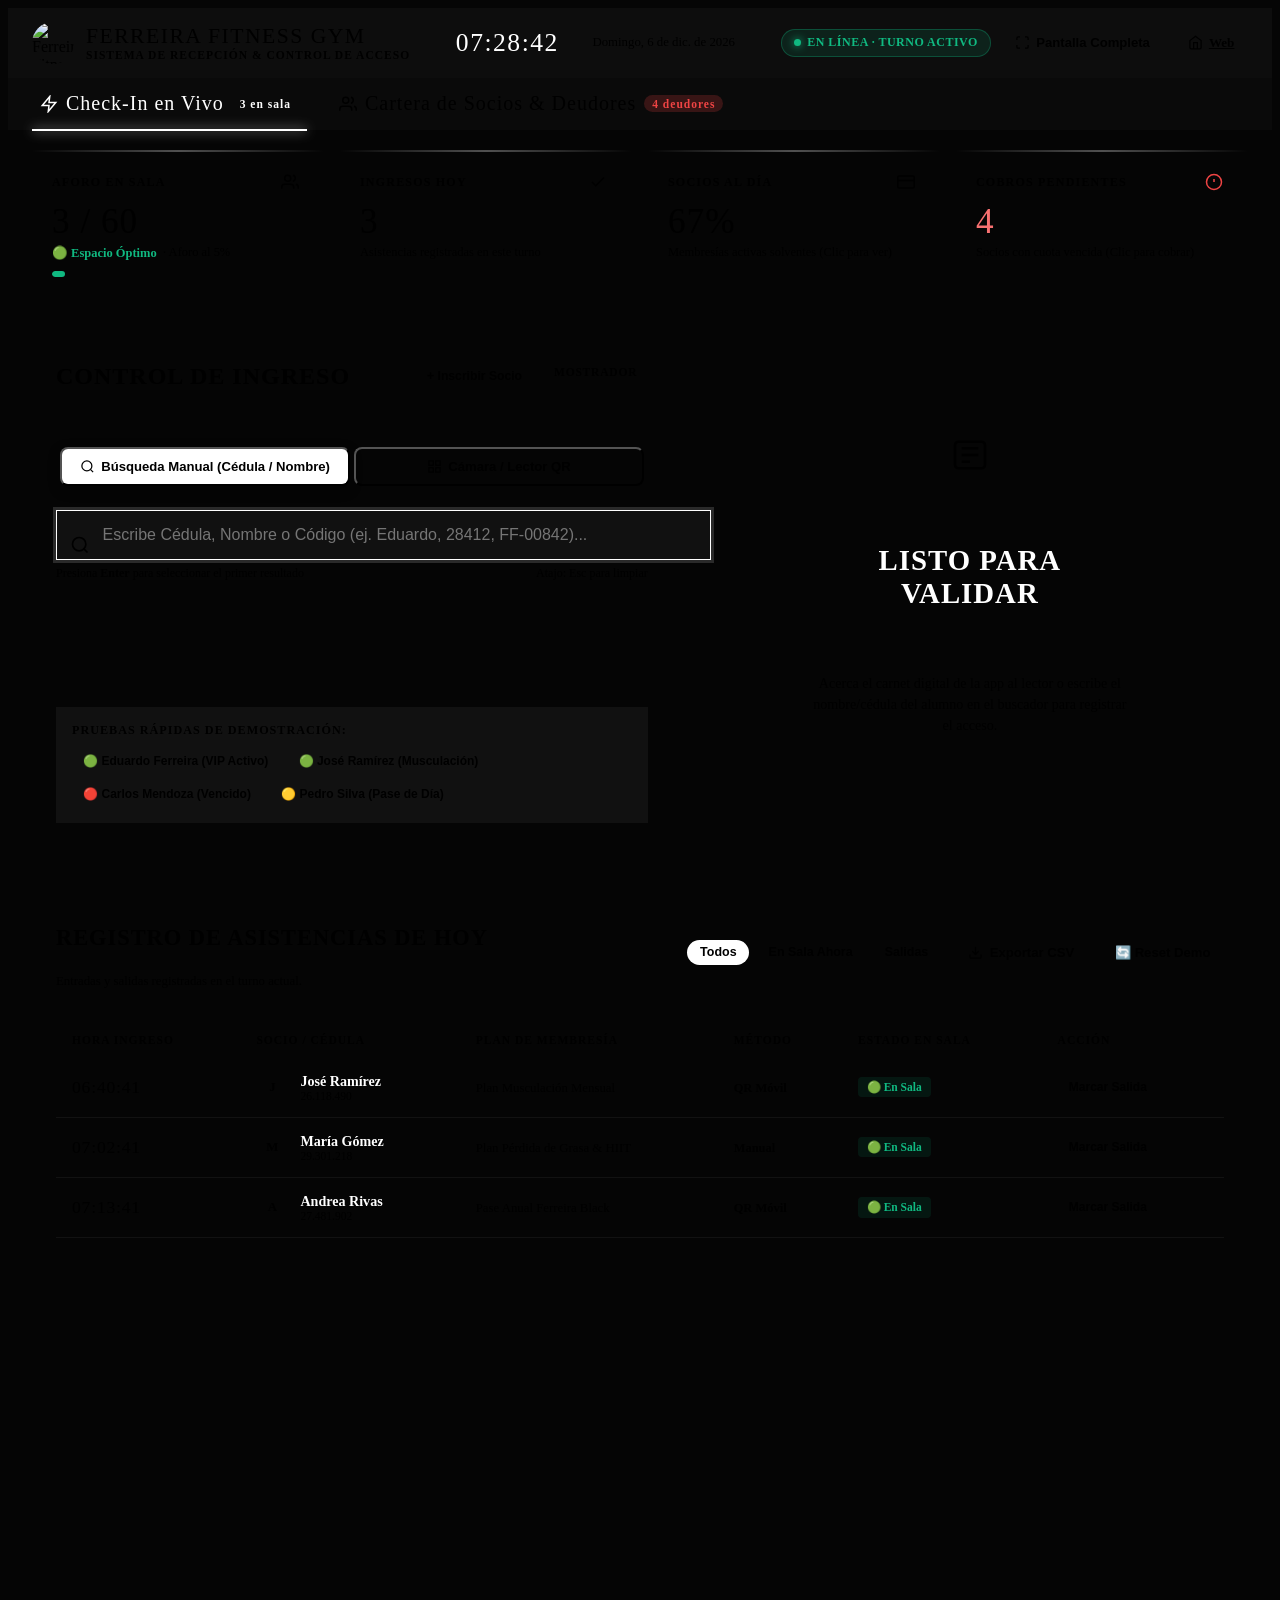
==== commit 147288c7: "feat(recepcion): implement complete new member enrollment and modal controls" ====
--- a/recepcion.html
+++ b/recepcion.html
@@ -368,7 +368,7 @@
   <!-- ============ MODAL: COBRAR Y RENOVAR MEMBRESÍA ============ -->
   <div class="modal" id="recModalRenew" aria-hidden="true">
     <div class="modal__overlay" tabindex="-1" data-close-modal></div>
-    <div class="modal__box" style="max-width: 440px;" role="dialog" aria-modal="true">
+    <div class="modal__box rec-form-box" style="max-width: 460px;" role="dialog" aria-modal="true">
       <button class="icon-btn modal__close" aria-label="Cerrar" data-close-modal>
         <svg viewBox="0 0 24 24" width="20" height="20" fill="none" stroke="currentColor" stroke-width="2"><line x1="18" y1="6" x2="6" y2="18"></line><line x1="6" y1="6" x2="18" y2="18"></line></svg>
       </button>
@@ -415,7 +415,7 @@
   <!-- ============ MODAL: NUEVO SOCIO COMPLETO ============ -->
   <div class="modal" id="recModalNewMember" aria-hidden="true">
     <div class="modal__overlay" tabindex="-1" data-close-modal></div>
-    <div class="modal__box" style="max-width: 520px;" role="dialog" aria-modal="true">
+    <div class="modal__box rec-form-box" role="dialog" aria-modal="true">
       <button class="icon-btn modal__close" aria-label="Cerrar" data-close-modal>
         <svg viewBox="0 0 24 24" width="20" height="20" fill="none" stroke="currentColor" stroke-width="2"><line x1="18" y1="6" x2="6" y2="18"></line><line x1="6" y1="6" x2="18" y2="18"></line></svg>
       </button>
--- a/css/recepcion.css
+++ b/css/recepcion.css
@@ -1261,3 +1261,81 @@
   background: #20ba59;
   transform: translateY(-1px);
 }
+
+
+/* ---------- Modal Overrides & Fixes ---------- */
+.modal[aria-hidden="true"]:not(.is-open) {
+  opacity: 0 !important;
+  visibility: hidden !important;
+  pointer-events: none !important;
+}
+
+.modal.is-open,
+.modal:not([aria-hidden="true"]) {
+  opacity: 1 !important;
+  visibility: visible !important;
+  pointer-events: auto !important;
+  display: flex !important;
+}
+
+.modal.is-open .modal__box,
+.modal:not([aria-hidden="true"]) .modal__box {
+  transform: none !important;
+}
+
+.modal__box.rec-form-box {
+  text-align: left;
+  max-width: 540px;
+  background: #141414;
+  border: 1px solid rgba(255, 255, 255, 0.22);
+  box-shadow: 0 25px 60px rgba(0, 0, 0, 0.9);
+  max-height: 92vh;
+  overflow-y: auto;
+  padding: 2rem 1.8rem;
+}
+
+.rec-form-grid {
+  display: grid;
+  grid-template-columns: 1fr 1fr;
+  gap: 0.85rem;
+}
+
+@media (max-width: 600px) {
+  .rec-form-grid {
+    grid-template-columns: 1fr;
+  }
+}
+
+.rec-input-group {
+  margin-bottom: 0.95rem;
+}
+
+.rec-label {
+  display: block;
+  font-size: 0.72rem;
+  font-weight: 700;
+  color: var(--muted);
+  text-transform: uppercase;
+  letter-spacing: 0.5px;
+  margin-bottom: 0.35rem;
+}
+
+.rec-input,
+.rec-select {
+  width: 100%;
+  background: #0a0a0a;
+  border: 1px solid rgba(255, 255, 255, 0.18);
+  border-radius: var(--radius-sm);
+  padding: 0.75rem 0.95rem;
+  color: #ffffff;
+  font-size: 0.92rem;
+  outline: none;
+  transition: all 0.2s ease;
+}
+
+.rec-input:focus,
+.rec-select:focus {
+  border-color: #ffffff;
+  box-shadow: 0 0 0 2px rgba(255, 255, 255, 0.15);
+  background: #111111;
+}
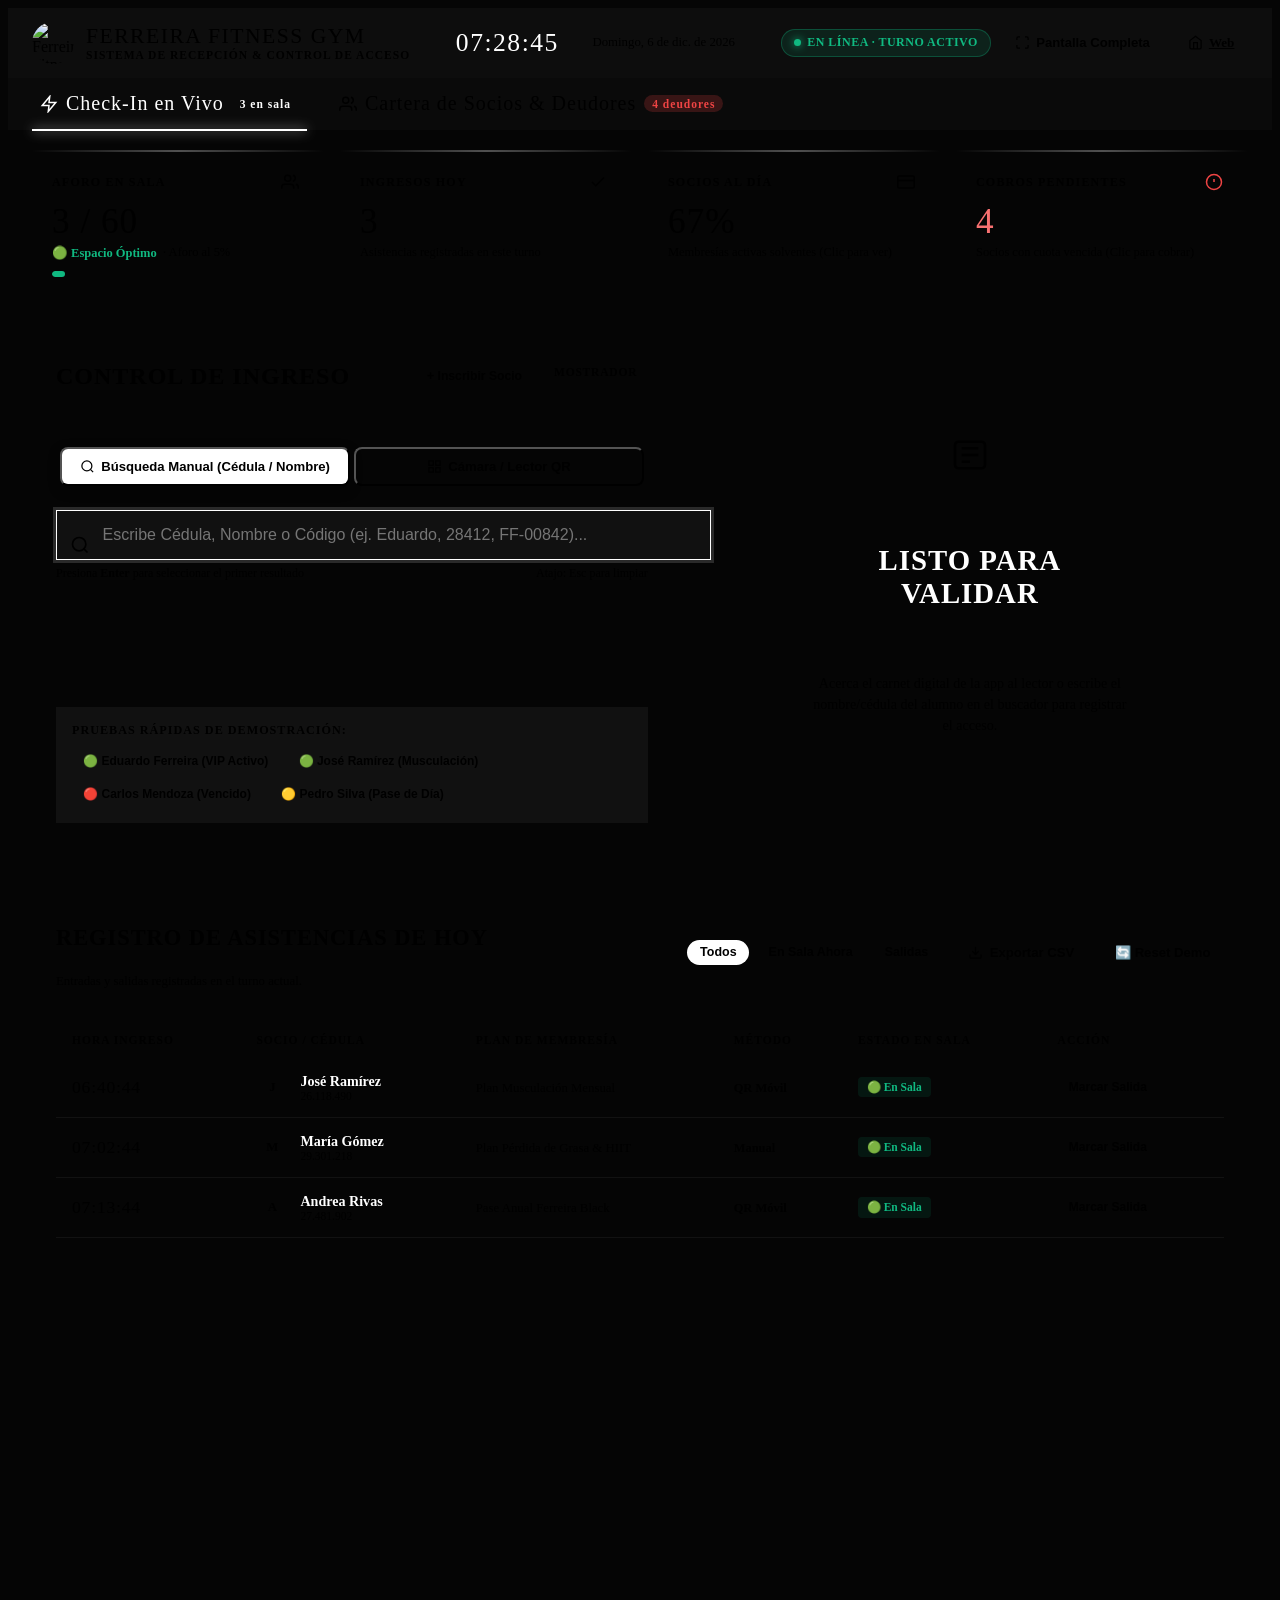
==== commit 2e33cd52: "feat(supabase): integrate Supabase real-time cloud sync for members and attendance" ====
--- a/recepcion.html
+++ b/recepcion.html
@@ -527,6 +527,8 @@
   <!-- Toast Notification Flotante -->
   <div class="rec-toast" id="recToast"></div>
 
+  <!-- Supabase Cloud SDK -->
+  <script src="https://cdn.jsdelivr.net/npm/@supabase/supabase-js@2"></script>
   <script src="js/recepcion.js"></script>
 </body>
 </html>
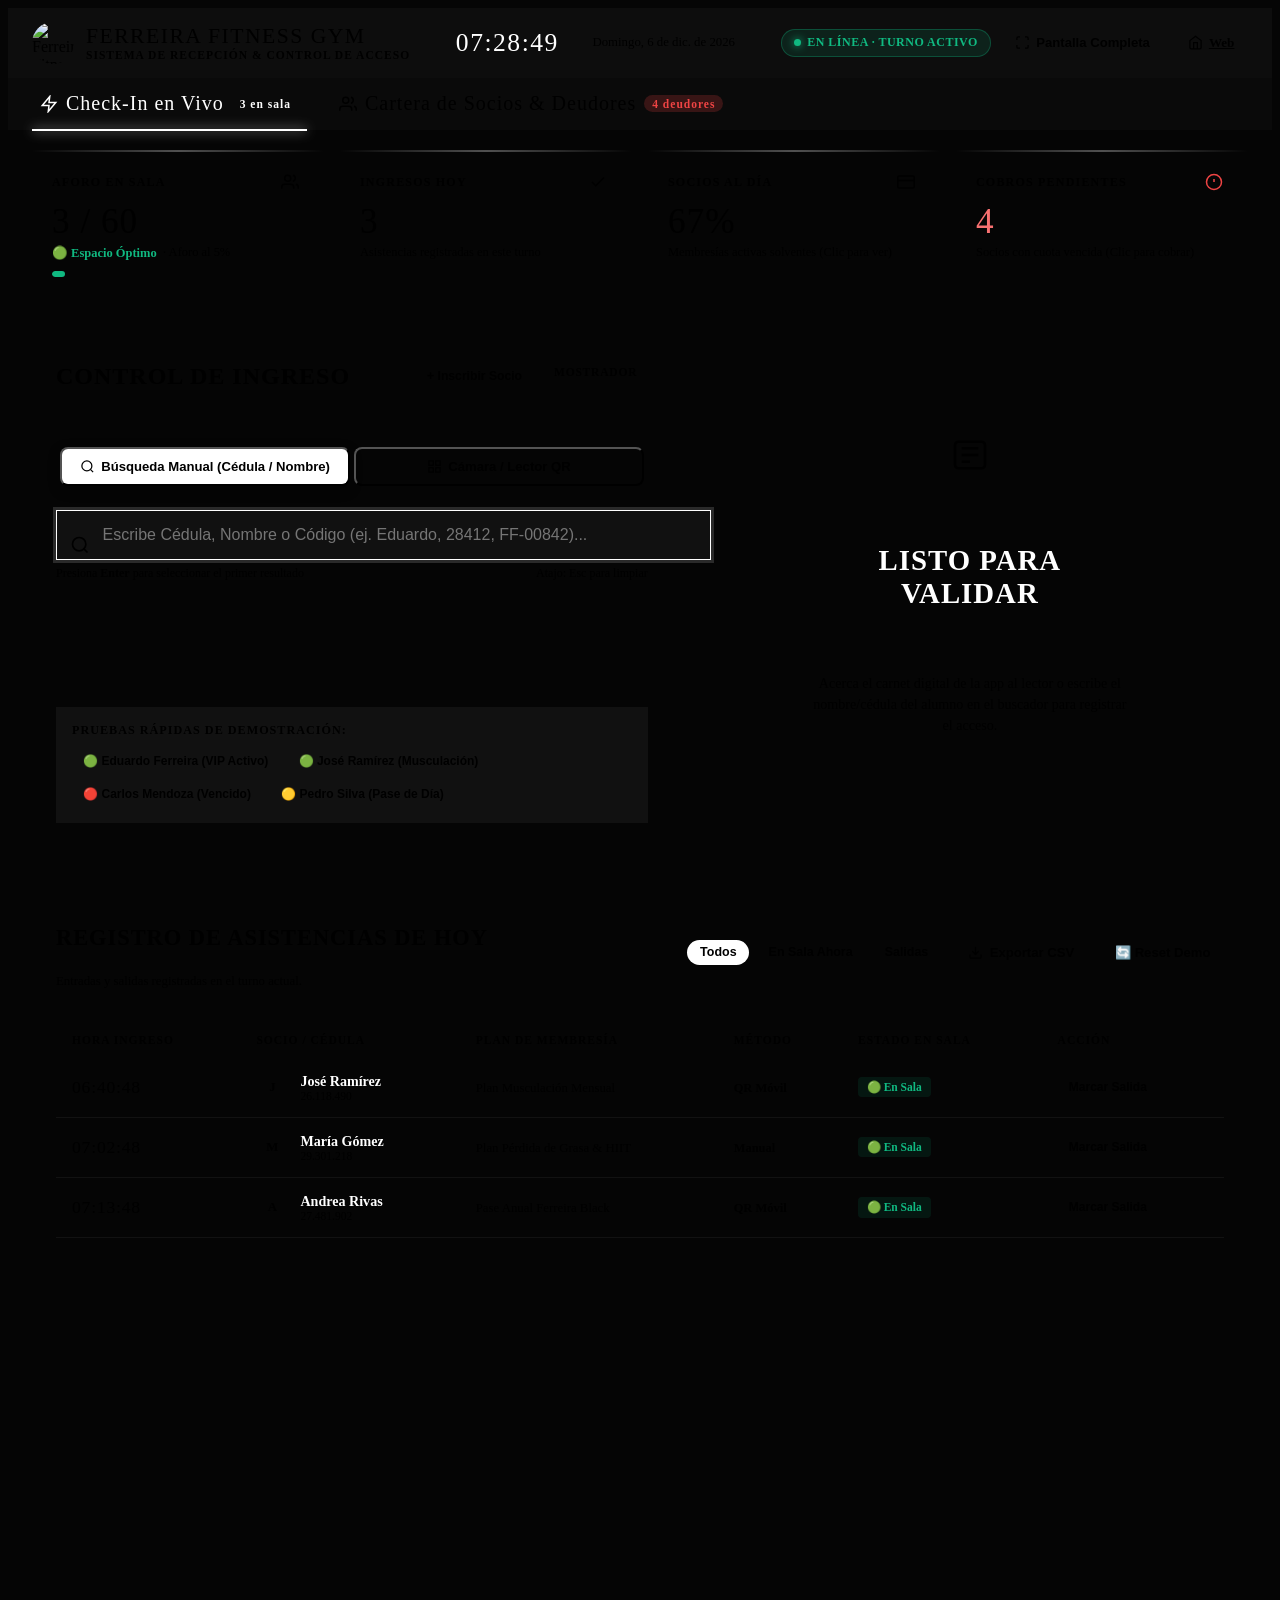
==== commit a0b346c2: "fix: real QR camera scan, cloud delete, attendance sync, keep attendance counters" ====
--- a/recepcion.html
+++ b/recepcion.html
@@ -529,6 +529,7 @@
 
   <!-- Supabase Cloud SDK -->
   <script src="https://cdn.jsdelivr.net/npm/@supabase/supabase-js@2"></script>
+  <script src="https://cdn.jsdelivr.net/npm/jsqr@1.4.0/dist/jsQR.js"></script>
   <script src="js/recepcion.js"></script>
 </body>
 </html>
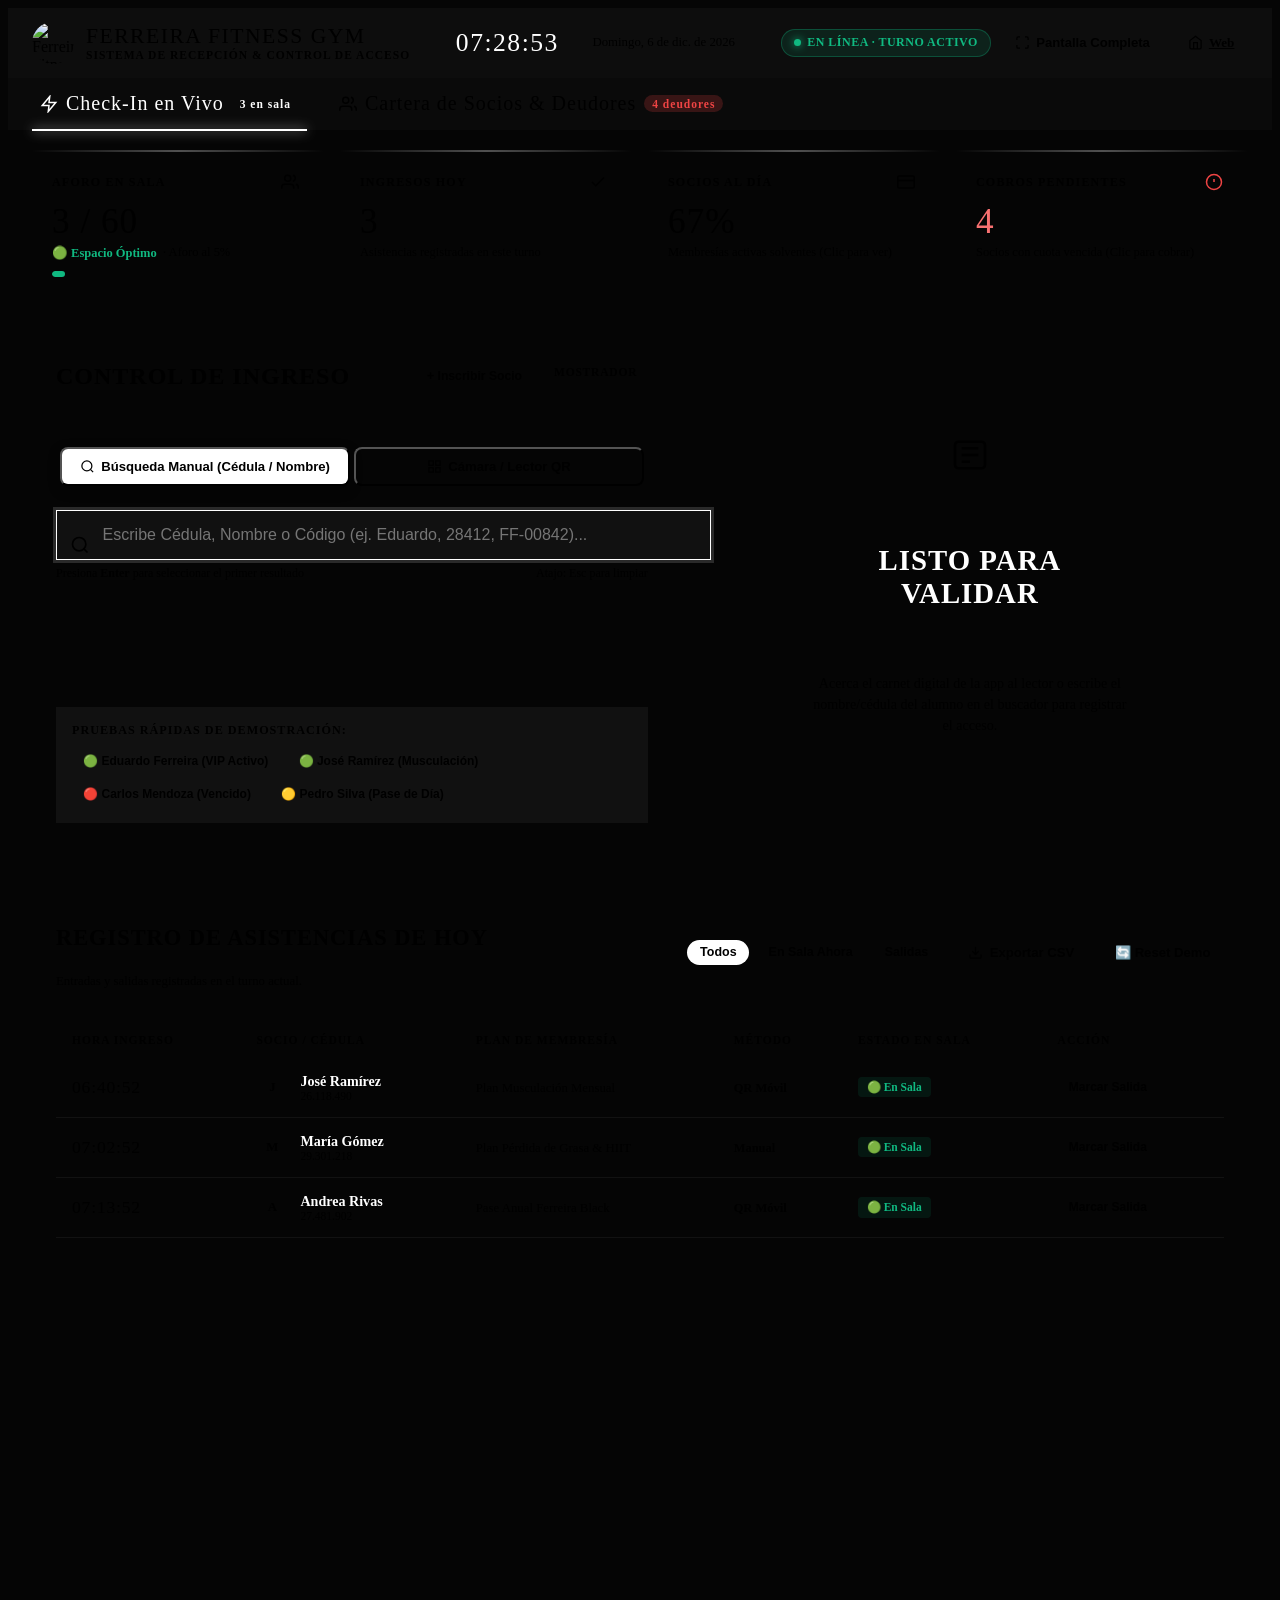
==== commit 7fe4c205: "feat: cobro de membresias, abonos parciales, liquidacion de deuda y recibos de pago digitales" ====
--- a/recepcion.html
+++ b/recepcion.html
@@ -374,28 +374,58 @@
       </button>
 
       <div style="font-family: var(--font-display); font-size: 1.8rem; letter-spacing: 1px; margin-bottom: 0.35rem;">
-        COBRAR & RENOVAR MEMBRESÍA
+        COBRAR, ABONAR & RENOVAR
       </div>
       <p style="font-size: 0.85rem; color: var(--muted); margin-bottom: 1.25rem;">
-        Registra el pago del alumno para habilitar su acceso por 30 días adicionales.
+        Registra renovaciones completas, abonos parciales o liquidación de deuda con sincronización en tiempo real.
       </p>
 
       <form id="renewForm">
-        <div style="background: var(--surface-2); border: 1px solid var(--border); border-radius: var(--radius-sm); padding: 1rem; margin-bottom: 1.25rem;">
-          <div style="font-size: 0.75rem; color: var(--muted); text-transform: uppercase; font-weight: 700;">Alumno:</div>
-          <div id="renewMemberName" style="font-size: 1.15rem; font-weight: 800; color: #fff;"></div>
-          <div id="renewMemberId" style="font-size: 0.8rem; color: var(--muted);"></div>
+        <div style="background: var(--surface-2); border: 1px solid var(--border); border-radius: var(--radius-sm); padding: 1rem; margin-bottom: 1rem;">
+          <div style="display: flex; justify-content: space-between; align-items: flex-start;">
+            <div>
+              <div style="font-size: 0.72rem; color: var(--muted); text-transform: uppercase; font-weight: 700;">Alumno:</div>
+              <div id="renewMemberName" style="font-size: 1.15rem; font-weight: 800; color: #fff;"></div>
+              <div id="renewMemberId" style="font-size: 0.8rem; color: var(--muted);"></div>
+            </div>
+            <div id="renewMemberStatusBadge" style="padding: 0.25rem 0.6rem; border-radius: 4px; font-size: 0.72rem; font-weight: 800; text-transform: uppercase;"></div>
+          </div>
           <div style="margin-top: 0.75rem; display: flex; justify-content: space-between; align-items: baseline; border-top: 1px solid var(--border); padding-top: 0.5rem;">
-            <span style="font-size: 0.85rem; color: var(--muted);">Monto a Cobrar:</span>
-            <span id="renewAmount" style="font-family: var(--font-display); font-size: 1.5rem; color: #ffffff;"></span>
-          </div>
-        </div>
-
-        <div style="margin-bottom: 1.25rem;">
-          <label style="display:block; font-size: 0.75rem; font-weight: 700; color: var(--muted); text-transform: uppercase; margin-bottom: 0.4rem;">
+            <span style="font-size: 0.82rem; color: var(--muted);" id="renewPlanSummary">Plan: —</span>
+            <span id="renewDueSummary" style="font-size: 0.85rem; font-weight: 700; color: #ef4444;">Deuda: $0.00</span>
+          </div>
+        </div>
+
+        <!-- Tipo de Transacción -->
+        <div style="margin-bottom: 1rem;">
+          <label style="display:block; font-size: 0.72rem; font-weight: 700; color: var(--muted); text-transform: uppercase; margin-bottom: 0.4rem;">
+            Tipo de Pago / Operación:
+          </label>
+          <select id="renewActionType" style="width: 100%; background: #0a0a0a; border: 1px solid var(--border); border-radius: var(--radius-sm); padding: 0.7rem 0.9rem; color: #fff;">
+            <option value="full_renew">🔄 Renovación Completa (+30 días de acceso y deuda $0)</option>
+            <option value="partial_abono">💵 Abono Parcial (Descontar de la deuda pendiente)</option>
+            <option value="settle_debt">✅ Liquidar Deuda Pendiente (Sin extender días)</option>
+          </select>
+        </div>
+
+        <!-- Monto a Cobrar -->
+        <div style="margin-bottom: 1rem;">
+          <div style="display: flex; justify-content: space-between; align-items: center; margin-bottom: 0.35rem;">
+            <label style="font-size: 0.72rem; font-weight: 700; color: var(--muted); text-transform: uppercase;">
+              Monto a Cobrar ($ USD):
+            </label>
+            <span id="renewCalculatedBalance" style="font-size: 0.75rem; color: var(--accent);"></span>
+          </div>
+          <input type="number" id="renewAmountInput" step="0.50" min="0" required
+            style="width: 100%; background: #0a0a0a; border: 1px solid var(--border); border-radius: var(--radius-sm); padding: 0.75rem 1rem; color: #fff; font-family: var(--font-display); font-size: 1.5rem;" />
+        </div>
+
+        <!-- Método de Pago -->
+        <div style="margin-bottom: 1rem;">
+          <label style="display:block; font-size: 0.72rem; font-weight: 700; color: var(--muted); text-transform: uppercase; margin-bottom: 0.4rem;">
             Forma de Pago:
           </label>
-          <select id="renewMethod" style="width: 100%; background: #0a0a0a; border: 1px solid var(--border); border-radius: var(--radius-sm); padding: 0.75rem 1rem; color: #fff;">
+          <select id="renewMethod" style="width: 100%; background: #0a0a0a; border: 1px solid var(--border); border-radius: var(--radius-sm); padding: 0.7rem 0.9rem; color: #fff;">
             <option value="Efectivo (USD)">💵 Efectivo (Dólares USD)</option>
             <option value="Pago Móvil (Bs)">📱 Pago Móvil (Bolívares)</option>
             <option value="Punto de Venta / Débito">💳 Tarjeta de Débito (Punto)</option>
@@ -404,11 +434,45 @@
           </select>
         </div>
 
+        <!-- Referencia o Nota Opcional -->
+        <div style="margin-bottom: 1.25rem;">
+          <label style="display:block; font-size: 0.72rem; font-weight: 700; color: var(--muted); text-transform: uppercase; margin-bottom: 0.4rem;">
+            Referencia / Comprobante (opcional):
+          </label>
+          <input type="text" id="renewRefInput" placeholder="Ej. Ref #4819 o Efectivo en caja"
+            style="width: 100%; background: #0a0a0a; border: 1px solid var(--border); border-radius: var(--radius-sm); padding: 0.65rem 0.9rem; color: #fff; font-size: 0.85rem;" />
+        </div>
+
         <div style="display: flex; gap: 0.75rem; justify-content: flex-end;">
           <button type="button" class="btn btn--ghost" data-close-modal>Cancelar</button>
-          <button type="submit" class="btn btn--primary">Registrar Pago & Activar Acceso</button>
+          <button type="submit" class="btn btn--primary" id="btnSubmitRenew">Confirmar y Registrar Pago</button>
         </div>
       </form>
+    </div>
+  </div>
+
+  <!-- ============ MODAL: RECIBO DE PAGO DIGITAL ============ -->
+  <div class="modal" id="recModalReceipt" aria-hidden="true">
+    <div class="modal__overlay" tabindex="-1" data-close-modal></div>
+    <div class="modal__box rec-form-box" style="max-width: 440px;" role="dialog" aria-modal="true">
+      <button class="icon-btn modal__close" aria-label="Cerrar" data-close-modal>
+        <svg viewBox="0 0 24 24" width="20" height="20" fill="none" stroke="currentColor" stroke-width="2"><line x1="18" y1="6" x2="6" y2="18"></line><line x1="6" y1="6" x2="18" y2="18"></line></svg>
+      </button>
+
+      <div style="text-align: center; margin-bottom: 1rem;">
+        <div style="display: inline-flex; align-items: center; justify-content: center; width: 54px; height: 54px; border-radius: 50%; background: rgba(34, 197, 94, 0.15); color: #22c55e; margin-bottom: 0.5rem;">
+          <svg width="28" height="28" viewBox="0 0 24 24" fill="none" stroke="currentColor" stroke-width="2.5"><polyline points="20 6 9 17 4 12"></polyline></svg>
+        </div>
+        <div style="font-family: var(--font-display); font-size: 1.8rem; letter-spacing: 1px;">PAGO REGISTRADO</div>
+        <p style="font-size: 0.85rem; color: var(--muted); margin: 0;">Sincronizado con Supabase Cloud y el carnet del socio.</p>
+      </div>
+
+      <div id="receiptContentBox" style="background: var(--surface-2); border: 1px solid var(--border); border-radius: var(--radius-sm); padding: 1rem; font-family: monospace; font-size: 0.82rem; white-space: pre-wrap; line-height: 1.5; color: #fff; margin-bottom: 1.25rem;"></div>
+
+      <div style="display: flex; gap: 0.75rem; justify-content: flex-end;">
+        <button type="button" class="btn btn--ghost" data-close-modal>Cerrar</button>
+        <button type="button" class="btn btn--primary" id="btnCopyReceipt">📋 Copiar para WhatsApp</button>
+      </div>
     </div>
   </div>
 
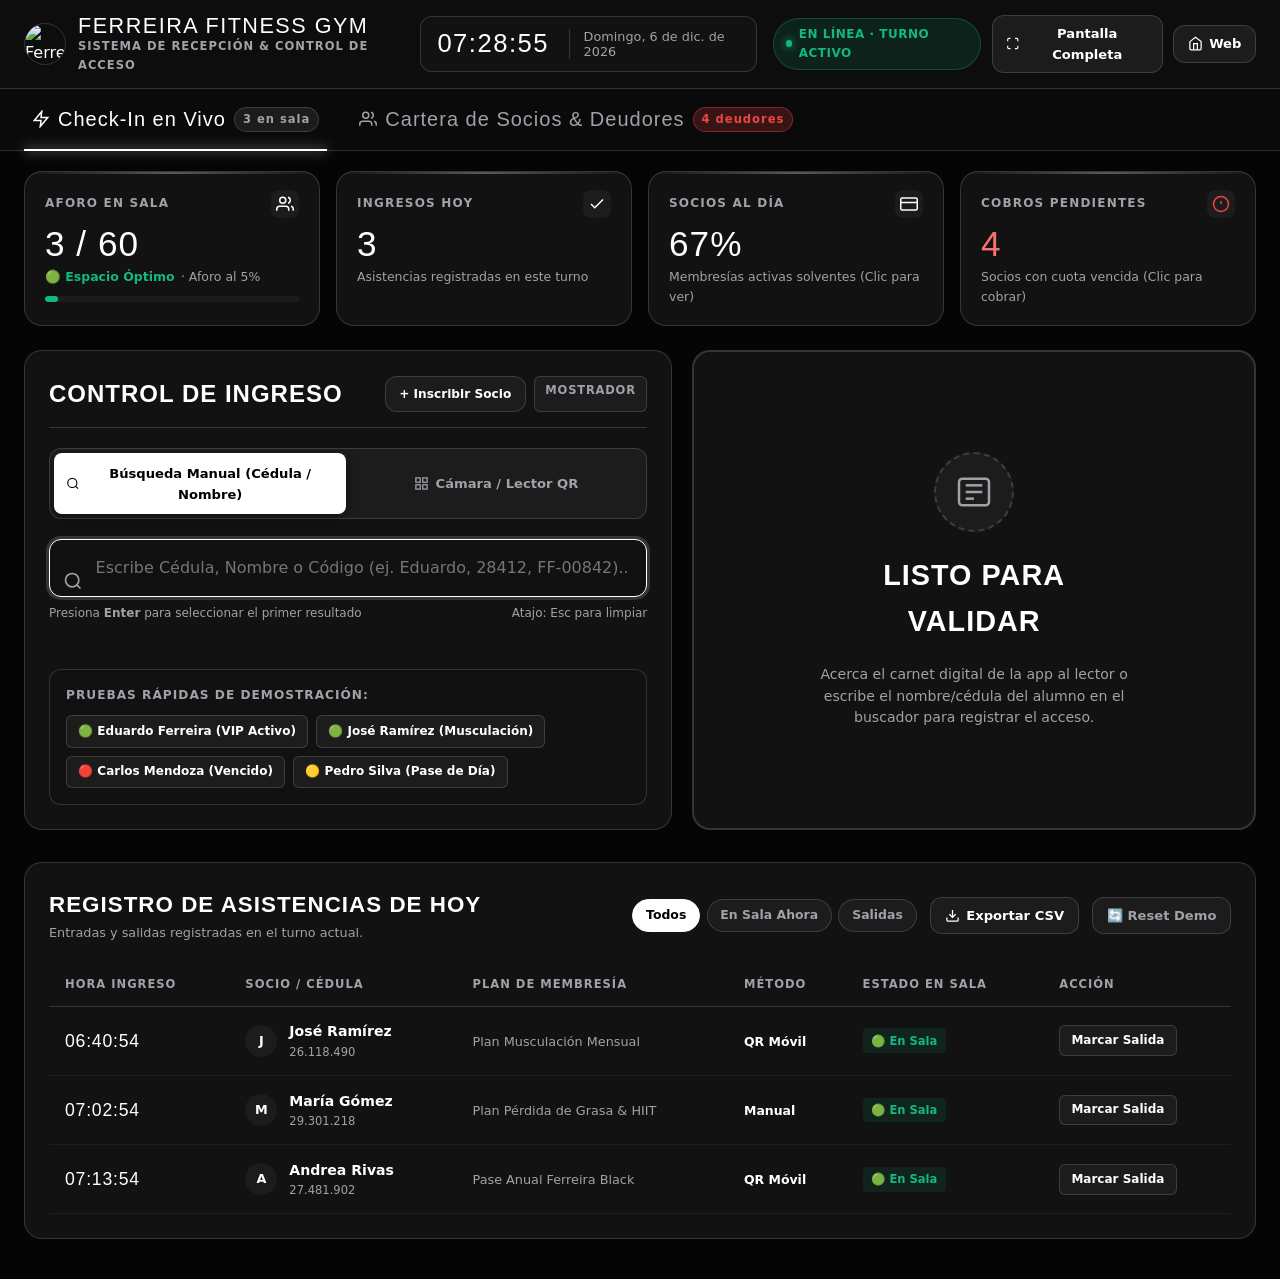
==== commit 31974ff6: "docs: add LICENSE.txt proprietary copyright protection and legal header notices" ====
--- a/recepcion.html
+++ b/recepcion.html
@@ -1,4 +1,11 @@
 <!DOCTYPE html>
+<!--
+==============================================================================
+Ferreira Fitness GYM — Sistema de Recepción y Control de Acceso
+Copyright (c) 2026 Eduardo Contreras (@ejcb11). Todos los derechos reservados.
+Obra protegida para exhibición en portafolio. Consulte LICENSE.txt
+==============================================================================
+-->
 <html lang="es">
 <head>
   <meta charset="UTF-8" />
--- a/css/styles.css
+++ b/css/styles.css
@@ -0,0 +1,838 @@
+/* ==============================================================================
+   Ferreira Fitness GYM — Hojas de Estilo del Portal Comercial
+   Copyright (c) 2026 Eduardo Contreras (@ejcb11). Todos los derechos reservados.
+   Obra protegida para exhibición en portafolio. Consulte LICENSE.txt
+   ============================================================================== */
+
+/* =========================================================
+   Ferreira Fitness GYM – Landing Page
+   Tema oscuro, acento naranja energía. Mobile-first.
+   ========================================================= */
+:root {
+  --bg: #000000;
+  --bg-alt: #0a0a0a;
+  --surface: #121212;
+  --surface-2: #1c1c1c;
+  --border: rgba(255, 255, 255, 0.15);
+  --text: #ffffff;
+  --muted: #a1a1aa;
+  --accent: #ffffff;
+  --accent-2: #e4e4e7;
+  --green: #d4d4d8;
+  --blue: #f4f4f5;
+  --purple: #fafafa;
+  --gradient: linear-gradient(135deg, #ffffff 0%, #a1a1aa 100%);
+  --radius: 18px;
+  --radius-sm: 12px;
+  --shadow: 0 20px 50px -20px rgba(0, 0, 0, 0.7);
+  --font-display: "Bebas Neue", Impact, sans-serif;
+  --font-body: "Inter", system-ui, -apple-system, Segoe UI, Roboto, sans-serif;
+  --header-h: 70px;
+}
+
+*, *::before, *::after { box-sizing: border-box; margin: 0; padding: 0; }
+html { scroll-behavior: smooth; scroll-padding-top: var(--header-h); }
+body {
+  font-family: var(--font-body);
+  background: var(--bg);
+  color: var(--text);
+  line-height: 1.6;
+  -webkit-font-smoothing: antialiased;
+  overflow-x: hidden;
+}
+img { max-width: 100%; display: block; }
+a { color: inherit; text-decoration: none; }
+button { font: inherit; cursor: pointer; border: none; background: none; color: inherit; }
+input, select { font: inherit; color: inherit; }
+ul { list-style: none; }
+
+.container { width: min(1200px, 100% - 2.5rem); margin-inline: auto; }
+.container--narrow { width: min(820px, 100% - 2.5rem); }
+
+.text-gradient {
+  background: var(--gradient);
+  -webkit-background-clip: text;
+  background-clip: text;
+  color: transparent;
+}
+
+/* ---------- Preloader ---------- */
+.preloader {
+  position: fixed; inset: 0; z-index: 9999;
+  background: var(--bg); display: grid; place-items: center;
+  transition: opacity 0.6s ease, visibility 0.6s;
+}
+.preloader.is-hidden { opacity: 0; visibility: hidden; pointer-events: none; }
+.preloader__content { display: flex; flex-direction: column; align-items: center; gap: 1.5rem; width: 100%; max-width: 160px; }
+.preloader__icon {
+  color: var(--accent);
+  animation: preloaderLift 1s ease-in-out infinite alternate;
+}
+@keyframes preloaderLift {
+  0% { transform: translateY(5px); }
+  100% { transform: translateY(-5px); }
+}
+.preloader__bar {
+  width: 100%; height: 4px; background: var(--surface-2); border-radius: 4px; overflow: hidden;
+}
+.preloader__progress {
+  width: 0%; height: 100%; background: var(--text);
+  border-radius: 4px;
+  animation: preloaderProgress 1.5s ease-out forwards;
+}
+@keyframes preloaderProgress {
+  0% { width: 0%; }
+  30% { width: 40%; }
+  100% { width: 100%; }
+}
+
+/* ---------- Botones ---------- */
+.btn {
+  display: inline-flex; align-items: center; justify-content: center; gap: .5rem;
+  padding: .9rem 1.6rem;
+  border-radius: 999px;
+  font-weight: 700;
+  font-size: .95rem;
+  letter-spacing: .01em;
+  transition: transform .2s ease, box-shadow .2s ease, background .2s ease, border-color .2s;
+  white-space: nowrap;
+}
+.btn--primary {
+  background: var(--gradient);
+  color: #111;
+  box-shadow: 0 10px 30px -10px rgba(255, 255, 255, .3);
+}
+.btn--primary:hover { transform: translateY(-2px); box-shadow: 0 16px 40px -10px rgba(255, 255, 255, .5); }
+.btn--ghost { border: 1.5px solid rgba(255,255,255,.25); color: var(--text); }
+.btn--ghost:hover { border-color: var(--accent); color: var(--accent); }
+.btn--danger:hover { border-color: #ef4444; color: #ef4444; }
+.btn--sm { padding: .6rem 1.1rem; font-size: .85rem; }
+.btn--lg { padding: 1.1rem 2rem; font-size: 1.05rem; }
+.btn--block { width: 100%; }
+
+.icon-btn {
+  width: 40px; height: 40px; border-radius: 50%;
+  display: grid; place-items: center;
+  background: var(--surface-2); border: 1px solid var(--border);
+  font-size: 1.4rem; line-height: 1;
+  transition: background .2s, color .2s;
+}
+.icon-btn:hover { background: var(--accent); color: #111; }
+
+.pill {
+  display: inline-block; padding: .4rem 1rem; border-radius: 999px;
+  background: rgba(255,255,255,.08); border: 1px solid var(--border);
+  font-size: .85rem; font-weight: 600; backdrop-filter: blur(8px);
+}
+.eyebrow {
+  display: inline-block; font-size: .8rem; font-weight: 800; letter-spacing: .18em;
+  text-transform: uppercase; color: var(--accent); margin-bottom: .75rem;
+}
+
+/* ---------- Header ---------- */
+.header {
+  position: fixed; inset: 0 0 auto; z-index: 100; height: var(--header-h);
+  transition: background .3s, box-shadow .3s;
+}
+.header.is-scrolled { background: rgba(0, 0, 0, .88); backdrop-filter: blur(14px); box-shadow: 0 1px 0 var(--border); }
+.header__inner { height: 100%; display: flex; align-items: center; justify-content: space-between; }
+.logo { display: flex; align-items: center; gap: .6rem; }
+.logo__mark {
+  width: 40px; height: 40px; border-radius: 10px; display: grid; place-items: center;
+  background: var(--gradient); color: #111; font-family: var(--font-display); font-size: 1.4rem;
+}
+.logo__text { font-family: var(--font-display); font-size: 1.45rem; letter-spacing: .06em; }
+.logo__text strong { color: var(--accent); font-weight: 400; margin-left: .2rem; }
+
+.nav { display: flex; align-items: center; gap: 1.4rem; font-size: .9rem; font-weight: 600; }
+.nav a:not(.btn) { color: var(--muted); transition: color .2s; }
+.nav a:not(.btn):hover { color: var(--text); }
+.burger { display: none; width: 44px; height: 44px; flex-direction: column; justify-content: center; gap: 5px; align-items: center; }
+.burger span { width: 24px; height: 2px; background: var(--text); border-radius: 2px; transition: transform .3s, opacity .3s; }
+.burger.is-open span:nth-child(1) { transform: translateY(7px) rotate(45deg); }
+.burger.is-open span:nth-child(2) { opacity: 0; }
+.burger.is-open span:nth-child(3) { transform: translateY(-7px) rotate(-45deg); }
+
+/* ---------- Hero ---------- */
+.hero {
+  position: relative; min-height: 100vh; min-height: 100svh;
+  display: flex; flex-direction: column; justify-content: center;
+  padding: calc(var(--header-h) + 2rem) 0 2.5rem;
+  isolation: isolate;
+}
+.hero__bg {
+  position: absolute; inset: 0; z-index: -1;
+  background:
+    linear-gradient(90deg, rgba(0,0,0,.95) 0%, rgba(0,0,0,.75) 45%, rgba(0,0,0,.25) 100%),
+    linear-gradient(0deg, var(--bg) 0%, transparent 35%),
+    url("https://images.unsplash.com/photo-1534438327276-14e5300c3a48?q=80&w=1920&auto=format&fit=crop") center/cover no-repeat;
+}
+.hero__content { max-width: 1200px; }
+.hero__title {
+  font-family: var(--font-display); font-weight: 400;
+  font-size: clamp(2.8rem, 8vw, 7.5rem); line-height: .92; letter-spacing: .01em;
+  margin: 1.2rem 0 1.4rem;
+}
+.hero__lead { max-width: 560px; color: #d4d4d8; font-size: clamp(1rem, 1.6vw, 1.15rem); }
+.hero__lead strong { color: var(--text); }
+.hero__ctas { display: flex; flex-wrap: wrap; gap: 1rem; margin: 2rem 0 1.4rem; }
+.hero__trust { display: flex; flex-wrap: wrap; gap: .5rem 1.4rem; font-size: .9rem; color: var(--muted); }
+
+.stats {
+  margin-top: 3rem;
+  display: grid; grid-template-columns: repeat(4, 1fr); gap: 1px;
+  background: var(--border); border: 1px solid var(--border); border-radius: var(--radius);
+  overflow: hidden; backdrop-filter: blur(10px);
+}
+.stat { background: rgba(23,23,28,.85); padding: 1.4rem 1rem; text-align: center; }
+.stat__num { display: block; font-family: var(--font-display); font-size: clamp(2rem, 4vw, 3rem); line-height: 1; color: var(--accent-2); }
+.stat__label { font-size: .82rem; color: var(--muted); }
+
+/* ---------- Secciones ---------- */
+.section { padding: clamp(3rem, 7vw, 6rem) 0; }
+.section--alt { background: var(--bg-alt); }
+.section__head { text-align: center; max-width: 760px; margin: 0 auto clamp(2rem, 5vw, 3.5rem); }
+.section__title {
+  font-family: var(--font-display); font-weight: 400;
+  font-size: clamp(2.3rem, 5.2vw, 3.8rem); line-height: 1; letter-spacing: .01em;
+  margin-bottom: 1rem;
+}
+.section__sub { color: var(--muted); font-size: 1.05rem; }
+
+.card {
+  background: var(--surface); border: 1px solid var(--border);
+  border-radius: var(--radius); padding: clamp(1.4rem, 3vw, 2rem);
+  box-shadow: var(--shadow);
+}
+.card__title { font-size: 1.2rem; margin-bottom: 1.2rem; }
+
+/* ---------- Features ---------- */
+.features { display: grid; grid-template-columns: repeat(auto-fit, minmax(210px, 1fr)); gap: 1.2rem; }
+.feature {
+  background: var(--surface); border: 1px solid var(--border); border-radius: var(--radius);
+  padding: 1.8rem 1.5rem; transition: transform .3s, border-color .3s;
+  position: relative; overflow: hidden;
+}
+.feature::after {
+  content: ""; position: absolute; inset: auto 0 0; height: 3px; background: var(--gradient);
+  transform: scaleX(0); transform-origin: left; transition: transform .4s;
+}
+.feature:hover { transform: translateY(-6px); border-color: rgba(255, 255, 255, .4); }
+.feature:hover::after { transform: scaleX(1); }
+.feature__icon {
+  width: 56px; height: 56px; border-radius: 14px; display: grid; place-items: center;
+  background: rgba(255, 255, 255, .12); font-size: 1.7rem; margin-bottom: 1.1rem;
+}
+.feature h3 { font-size: 1.1rem; margin-bottom: .5rem; }
+.feature p { color: var(--muted); font-size: .93rem; }
+
+/* ---------- Split ---------- */
+.split { display: grid; grid-template-columns: 1fr 1fr; gap: clamp(2rem, 5vw, 4rem); align-items: center; }
+.split__media { position: relative; }
+.split__media img { border-radius: var(--radius); aspect-ratio: 4/3.4; object-fit: cover; width: 100%; box-shadow: var(--shadow); }
+.split__body .section__title { text-align: left; }
+.badge-float {
+  position: absolute; right: -1rem; bottom: -1.5rem;
+  background: var(--gradient); color: #111; padding: 1rem 1.4rem; border-radius: var(--radius-sm);
+  box-shadow: var(--shadow); display: flex; flex-direction: column; line-height: 1.1;
+}
+.badge-float strong { font-family: var(--font-display); font-size: 2.4rem; font-weight: 400; }
+.badge-float span { font-size: .82rem; font-weight: 700; }
+
+.checklist { margin: 1.5rem 0 2rem; display: grid; gap: .75rem; }
+.checklist li { position: relative; padding-left: 2rem; color: #d4d4d8; }
+.checklist li::before {
+  content: "✓"; position: absolute; left: 0; top: .1rem;
+  width: 1.35rem; height: 1.35rem; border-radius: 50%; display: grid; place-items: center;
+  background: rgba(34,197,94,.15); color: var(--green); font-size: .8rem; font-weight: 800;
+}
+.checklist strong { color: var(--text); }
+
+/* ---------- Máquinas ---------- */
+.machines-hero img { width: 100%; aspect-ratio: 21/8; object-fit: cover; border-radius: var(--radius); margin-bottom: 2rem; }
+.tabs { display: flex; justify-content: center; flex-wrap: wrap; gap: .5rem; margin-bottom: 2rem; }
+.tab {
+  padding: .6rem 1.3rem; border-radius: 999px; border: 1px solid var(--border);
+  background: var(--surface); font-weight: 600; font-size: .9rem; color: var(--muted); transition: all .2s;
+}
+.tab.is-active, .tab:hover { background: var(--accent); color: #111; border-color: var(--accent); }
+.machines { display: grid; grid-template-columns: repeat(auto-fill, minmax(260px, 1fr)); gap: 1.2rem; }
+.machine {
+  background: var(--surface); border: 1px solid var(--border); border-radius: var(--radius);
+  padding: 1.5rem; display: flex; flex-direction: column; gap: .6rem;
+  transition: transform .3s, border-color .3s, opacity .3s;
+}
+.machine:hover { transform: translateY(-4px); border-color: rgba(255, 255, 255, .4); }
+.machine.is-hidden { display: none; }
+.machine h3 { font-size: 1.1rem; }
+.machine p { color: var(--muted); font-size: .92rem; flex: 1; }
+.machine__tag {
+  align-self: flex-start; font-size: .72rem; font-weight: 800; letter-spacing: .1em; text-transform: uppercase;
+  padding: .25rem .7rem; border-radius: 999px; background: rgba(255, 255, 255, .15); color: var(--accent);
+}
+.machine__tag--cardio { background: rgba(56,189,248,.15); color: var(--blue); }
+.machine__tag--func { background: rgba(167,139,250,.15); color: var(--purple); }
+.machine__meta { display: flex; justify-content: space-between; flex-wrap: wrap; gap: .4rem; font-size: .8rem; color: var(--muted); border-top: 1px solid var(--border); padding-top: .8rem; }
+
+/* ---------- Formularios ---------- */
+.grid-2 { display: grid; grid-template-columns: 1fr 1fr; gap: 0 1rem; }
+.field { display: flex; flex-direction: column; gap: .35rem; margin-bottom: 1rem; }
+.field > span { font-size: .82rem; font-weight: 600; color: var(--muted); }
+.field input, .field select {
+  width: 100%; padding: .8rem 1rem; border-radius: var(--radius-sm);
+  background: var(--surface-2); border: 1.5px solid var(--border);
+  transition: border-color .2s, box-shadow .2s; outline: none;
+  color-scheme: dark;
+}
+.field input:focus, .field select:focus { border-color: var(--accent); box-shadow: 0 0 0 4px rgba(255, 255, 255, .15); }
+.field.is-invalid input, .field.is-invalid select { border-color: #ef4444; }
+.error { color: #f87171; font-size: .78rem; min-height: 0; }
+.field--inline { margin-bottom: 0; }
+.field--inline input { padding: .55rem .8rem; }
+.check { display: flex; gap: .6rem; align-items: flex-start; font-size: .85rem; color: var(--muted); margin: .3rem 0 .3rem; cursor: pointer; }
+.check input { accent-color: var(--accent); width: 18px; height: 18px; margin-top: .15rem; flex-shrink: 0; }
+
+/* ---------- Nutrición ---------- */
+.nutri { display: grid; grid-template-columns: 1fr 1.1fr; gap: 2rem; align-items: start; }
+.calc__result { margin-top: 1.6rem; padding-top: 1.6rem; border-top: 1px solid var(--border); animation: pop .4s ease; }
+.kcal { text-align: center; margin-bottom: 1.2rem; }
+.kcal__num { display: block; font-family: var(--font-display); font-size: 4rem; line-height: 1; }
+.kcal__label { color: var(--muted); font-size: .9rem; }
+.macros { display: grid; grid-template-columns: repeat(4, 1fr); gap: .6rem; text-align: center; }
+.macro { background: var(--surface-2); border-radius: var(--radius-sm); padding: .8rem .4rem; display: flex; flex-direction: column; align-items: center; gap: .2rem; }
+.macro strong { font-size: 1.05rem; }
+.macro small { color: var(--muted); font-size: .72rem; }
+.macro__dot { width: 10px; height: 10px; border-radius: 50%; }
+.macro__dot--p { background: var(--accent); }
+.macro__dot--c { background: var(--accent-2); }
+.macro__dot--f { background: var(--purple); }
+.macro__dot--w { background: var(--blue); }
+.macro-bar { display: flex; height: 10px; border-radius: 999px; overflow: hidden; margin: 1.2rem 0 1rem; background: var(--surface-2); }
+.macro-bar span { transition: width .8s ease; }
+.macro-bar span:nth-child(1) { background: var(--accent); }
+.macro-bar span:nth-child(2) { background: var(--accent-2); }
+.macro-bar span:nth-child(3) { background: var(--purple); }
+.calc__note { font-size: .8rem; color: var(--muted); }
+.calc__note a { color: var(--accent); font-weight: 600; }
+.nutri__img { border-radius: var(--radius); aspect-ratio: 16/8; object-fit: cover; width: 100%; margin-bottom: 1.2rem; }
+.tips { display: grid; grid-template-columns: 1fr 1fr; gap: .9rem; }
+.tip { display: flex; gap: .8rem; background: var(--surface); border: 1px solid var(--border); border-radius: var(--radius-sm); padding: 1rem; }
+.tip > span { font-size: 1.5rem; line-height: 1; }
+.tip strong { font-size: .92rem; }
+.tip p { font-size: .82rem; color: var(--muted); line-height: 1.5; }
+
+/* ---------- Tracker (progreso semanal simplificado) ---------- */
+.wk-top { display: flex; justify-content: space-between; align-items: center; gap: 1rem; margin-bottom: 1rem; }
+.tracker__week { display: flex; align-items: center; gap: 1rem; }
+.tracker__week small { display: block; color: var(--muted); font-size: .75rem; text-transform: uppercase; letter-spacing: .1em; }
+.tracker__week strong { font-size: 1.05rem; }
+.save-note { font-size: .8rem; font-weight: 600; color: var(--muted); opacity: 0; transform: translateY(4px); transition: opacity .25s, transform .25s; }
+.save-note::before { content: "✓ "; }
+.save-note.is-on { opacity: 1; transform: none; }
+
+.wk-steps { display: flex; gap: 1.2rem; flex-wrap: wrap; list-style: none; margin: 0 0 1rem; padding: 0; color: var(--muted); font-size: .88rem; }
+.wk-steps li { display: flex; align-items: center; gap: .5rem; }
+.wk-steps b { display: inline-grid; place-items: center; width: 22px; height: 22px; border-radius: 50%; background: var(--accent); color: #000; font-size: .75rem; }
+
+/* Selector de día */
+.wk-days { display: grid; grid-template-columns: repeat(7, 1fr); gap: .5rem; margin-bottom: 1.2rem; }
+.wk-tab {
+  display: flex; flex-direction: column; align-items: center; gap: .15rem; padding: .7rem .2rem .55rem; min-height: 72px;
+  border-radius: var(--radius-sm); background: var(--surface-2); border: 1.5px solid var(--border); color: var(--muted);
+  transition: background .2s, color .2s, border-color .2s;
+}
+.wk-tab:hover { border-color: rgba(255, 255, 255, .5); color: var(--text); }
+.wk-tab__name { font-size: .72rem; font-weight: 700; text-transform: uppercase; letter-spacing: .06em; }
+.wk-tab__num { font-family: var(--font-display); font-size: 1.35rem; line-height: 1; color: var(--text); }
+.wk-tab__dot { width: 6px; height: 6px; border-radius: 50%; background: transparent; margin-top: .2rem; border: 1px solid var(--border); }
+.wk-tab__dot.is-on { background: currentColor; border-color: currentColor; }
+.wk-tab.is-today { border-color: rgba(255, 255, 255, .6); }
+.wk-tab.is-active { background: var(--accent); border-color: var(--accent); color: #000; }
+.wk-tab.is-active .wk-tab__num { color: #000; }
+
+/* Panel del día: 4 preguntas */
+.wk-day { background: var(--surface-2); border: 1px solid var(--border); border-radius: var(--radius); padding: 1.3rem; display: flex; flex-direction: column; gap: .8rem; margin-bottom: 1.8rem; }
+.wk-day__title { font-size: 1.05rem; font-weight: 800; margin-bottom: .2rem; text-transform: capitalize; }
+.q { background: var(--surface); border: 1.5px solid var(--border); border-radius: var(--radius-sm); padding: .9rem 1rem; transition: border-color .2s; }
+.q.is-done { border-color: rgba(255, 255, 255, .55); }
+.q__row { display: flex; align-items: center; gap: .9rem; }
+.q__icon { flex: none; display: grid; place-items: center; width: 42px; height: 42px; border-radius: 12px; background: var(--surface-2); border: 1px solid var(--border); }
+.q.is-done .q__icon { background: var(--accent); color: #000; border-color: var(--accent); }
+.q__text { flex: 1; min-width: 0; }
+.q__text strong { display: block; font-size: 1rem; }
+.q__text small { display: block; color: var(--muted); font-size: .8rem; margin-top: .1rem; }
+.q__count { font-size: .95rem; color: var(--muted); white-space: nowrap; }
+.q__count b { color: var(--text); font-size: 1.2rem; }
+.q__sub { margin-top: .9rem; }
+.q__hint { display: block; font-size: .8rem; color: var(--muted); margin-bottom: .5rem; }
+
+.yn {
+  display: inline-flex; align-items: center; justify-content: center; gap: .4rem; min-width: 96px; min-height: 44px; padding: 0 1.1rem;
+  border-radius: 999px; font-weight: 700; font-size: .92rem; border: 1.5px solid var(--border); color: var(--text); background: transparent;
+  transition: background .2s, color .2s, border-color .2s, transform .15s;
+}
+.yn:hover { border-color: var(--accent); }
+.yn:active { transform: scale(.96); }
+.yn.is-on { background: var(--accent); color: #000; border-color: var(--accent); }
+
+.chips-row { display: flex; flex-wrap: wrap; gap: .5rem; margin-top: .8rem; }
+.q__sub .chips-row { margin-top: 0; }
+.chip {
+  min-height: 40px; padding: 0 1rem; border-radius: 999px; font-size: .85rem; font-weight: 600;
+  background: transparent; border: 1.5px solid var(--border); color: var(--muted); transition: all .2s;
+}
+.chip:hover { color: var(--text); border-color: rgba(255, 255, 255, .5); }
+.chip.is-active { background: var(--accent); color: #000; border-color: var(--accent); }
+
+.glasses { display: flex; flex-wrap: wrap; gap: .4rem; margin-top: .8rem; }
+.glass {
+  display: grid; place-items: center; width: 44px; height: 44px; border-radius: 12px;
+  background: transparent; border: 1.5px solid var(--border); color: var(--muted); transition: all .2s;
+}
+.glass svg { width: 20px; height: 20px; }
+.glass:hover { border-color: rgba(255, 255, 255, .5); color: var(--text); }
+.glass.is-full { background: var(--accent); color: #000; border-color: var(--accent); }
+.glass.is-full svg { fill: #000; }
+
+/* Resumen de la semana */
+.wk-subtitle { font-size: .8rem; text-transform: uppercase; letter-spacing: .12em; color: var(--muted); font-weight: 700; margin-bottom: .8rem; }
+.wk-stats { display: grid; grid-template-columns: repeat(4, 1fr); gap: .8rem; margin-bottom: 1rem; }
+.wk-stat { background: var(--surface-2); border: 1px solid var(--border); border-radius: var(--radius-sm); padding: .9rem 1rem; }
+.wk-stat__label { display: block; font-size: .78rem; color: var(--muted); margin-bottom: .2rem; }
+.wk-stat strong { display: block; font-family: var(--font-display); font-size: 1.7rem; font-weight: 400; line-height: 1.1; margin-bottom: .6rem; }
+.wk-bar { display: block; height: 6px; border-radius: 999px; background: var(--surface); overflow: hidden; }
+.wk-bar b { display: block; height: 100%; width: 0; border-radius: inherit; background: var(--accent); transition: width .5s ease; }
+.tracker__msg { text-align: center; font-weight: 600; margin: 0 0 1.4rem; color: var(--accent-2); }
+.wk-share { width: 100%; justify-content: center; gap: .6rem; margin-bottom: 1.2rem; }
+
+/* Opciones extra (ocultas por defecto para no abrumar) */
+.wk-more { border: 1px solid var(--border); border-radius: var(--radius-sm); margin-bottom: 1.2rem; background: var(--surface-2); }
+.wk-more summary { cursor: pointer; padding: 1rem 1.2rem; font-weight: 700; list-style: none; display: flex; align-items: center; justify-content: space-between; gap: .6rem; min-height: 52px; }
+.wk-more summary::-webkit-details-marker { display: none; }
+.wk-more summary::after { content: "+"; font-size: 1.4rem; line-height: 1; color: var(--muted); transition: transform .2s; }
+.wk-more[open] summary::after { content: "–"; }
+.wk-more summary small { color: var(--muted); font-weight: 500; margin-right: auto; }
+.wk-more__body { padding: 0 1.2rem 1.2rem; }
+.wk-more__grid { display: grid; grid-template-columns: repeat(2, 1fr); gap: 1rem; margin-bottom: 1rem; }
+.wk-more__grid .field input { width: 100%; }
+.weight-delta { font-family: var(--font-display); font-size: 1.8rem; margin-bottom: 1rem; }
+.weight-delta.down { color: var(--green); }
+.weight-delta.up { color: var(--accent-2); }
+.tracker__actions { display: flex; gap: .7rem; flex-wrap: wrap; }
+
+.app-soon {
+  display: flex; gap: 1rem; align-items: center; padding: 1.1rem 1.3rem; border-radius: var(--radius-sm);
+  background: linear-gradient(135deg, rgba(255, 255, 255, .14), rgba(255, 255, 255, .08));
+  border: 1px dashed rgba(255, 255, 255, .5);
+}
+.app-soon > span { display: grid; place-items: center; flex: none; }
+.app-soon p { font-size: .9rem; color: #d4d4d8; }
+
+/* ---------- Entrenadores ---------- */
+.trainers { display: grid; grid-template-columns: repeat(3, 1fr); gap: 1.5rem; }
+.trainer { background: var(--surface); border: 1px solid var(--border); border-radius: var(--radius); overflow: hidden; transition: transform .3s; }
+.trainer:hover { transform: translateY(-6px); }
+.trainer__img { overflow: hidden; aspect-ratio: 4/4.4; }
+.trainer__img img { width: 100%; height: 100%; object-fit: cover; object-position: top; transition: transform .6s; }
+.trainer:hover .trainer__img img { transform: scale(1.05); }
+.trainer__body { padding: 1.4rem; }
+.trainer__body h3 { font-size: 1.25rem; }
+.trainer__role { display: block; color: var(--accent); font-size: .85rem; font-weight: 700; margin: .2rem 0 .7rem; }
+.trainer__body p { color: var(--muted); font-size: .92rem; margin-bottom: 1rem; }
+.chips { display: flex; flex-wrap: wrap; gap: .4rem; }
+.chips li { font-size: .75rem; padding: .3rem .7rem; border-radius: 999px; background: var(--surface-2); border: 1px solid var(--border); }
+
+/* ---------- Antes / Después ---------- */
+.stories { display: grid; gap: 2rem; }
+.story {
+  display: grid; grid-template-columns: minmax(260px, 380px) 1fr; gap: 2rem; align-items: center;
+  background: var(--surface); border: 1px solid var(--border); border-radius: var(--radius); padding: 1.2rem;
+}
+.story:nth-child(even) { grid-template-columns: 1fr minmax(260px, 380px); }
+.story:nth-child(even) .ba { order: 2; }
+.ba {
+  position: relative; aspect-ratio: 600 / 896; border-radius: var(--radius-sm); overflow: hidden;
+  user-select: none; touch-action: pan-y;
+}
+.ba__before, .ba__after {
+  position: absolute; inset: 0;
+  background-image: var(--img); background-size: 200% 100%; background-repeat: no-repeat;
+}
+.ba__after { background-position: 100% 0; }
+.ba__before { background-position: 0 0; clip-path: inset(0 calc(100% - var(--pos)) 0 0); }
+.ba__handle {
+  position: absolute; top: 0; bottom: 0; left: var(--pos); width: 3px; background: #fff;
+  transform: translateX(-50%); pointer-events: none;
+}
+.ba__handle span {
+  position: absolute; top: 50%; left: 50%; transform: translate(-50%, -50%);
+  width: 44px; height: 44px; border-radius: 50%; background: var(--gradient); color: #111;
+  display: grid; place-items: center; font-weight: 800; box-shadow: 0 6px 20px rgba(0,0,0,.5);
+}
+.ba__range { position: absolute; inset: 0; width: 100%; height: 100%; opacity: 0; cursor: ew-resize; margin: 0; }
+.ba__label {
+  position: absolute; top: .8rem; padding: .3rem .8rem; border-radius: 999px; font-size: .75rem; font-weight: 800;
+  text-transform: uppercase; letter-spacing: .08em; background: rgba(0,0,0,.65); pointer-events: none;
+}
+.ba__label--l { left: .8rem; }
+.ba__label--r { right: .8rem; background: var(--accent); color: #111; }
+.story__body { padding: .5rem 1rem; }
+.story__body h3 { font-size: 1.5rem; margin-bottom: .8rem; }
+.story__stats { display: flex; flex-wrap: wrap; gap: .7rem; margin-bottom: 1.2rem; }
+.story__stats span { background: var(--surface-2); padding: .6rem 1rem; border-radius: var(--radius-sm); font-size: .9rem; color: var(--muted); }
+.story__stats strong { color: var(--accent-2); font-family: var(--font-display); font-size: 1.5rem; font-weight: 400; margin-right: .3rem; }
+.story__body p { color: #d4d4d8; font-style: italic; font-size: 1.05rem; }
+
+/* ---------- Testimonios ---------- */
+.rating { color: var(--muted); }
+.stars { color: var(--accent-2); letter-spacing: .1em; }
+.slider { overflow: hidden; }
+.slider__track { display: flex; gap: 1.2rem; transition: transform .5s ease; }
+.testi {
+  flex: 0 0 calc((100% - 2.4rem) / 3);
+  background: var(--surface); border: 1px solid var(--border); border-radius: var(--radius);
+  padding: 1.8rem; display: flex; flex-direction: column; gap: 1rem;
+}
+.testi p { flex: 1; color: #d4d4d8; }
+.testi footer { display: flex; gap: .8rem; align-items: center; }
+.testi footer small { display: block; color: var(--muted); font-size: .8rem; }
+.avatar { width: 44px; height: 44px; border-radius: 50%; display: grid; place-items: center; background: var(--gradient); color: #111; font-weight: 800; font-size: .85rem; flex-shrink: 0; }
+.slider__controls { display: flex; justify-content: center; align-items: center; gap: 1rem; margin-top: 2rem; }
+.slider__dots { display: flex; gap: .5rem; }
+.slider__dots button { width: 10px; height: 10px; border-radius: 999px; background: var(--surface-2); transition: all .3s; }
+.slider__dots button.is-active { width: 28px; background: var(--accent); }
+
+/* ---------- Precios ---------- */
+.billing { display: inline-flex; background: var(--surface); border: 1px solid var(--border); border-radius: 999px; padding: .3rem; margin-top: 1rem; }
+.billing__opt { padding: .6rem 1.3rem; border-radius: 999px; font-weight: 700; font-size: .9rem; color: var(--muted); transition: all .2s; }
+.billing__opt em { font-style: normal; color: var(--green); font-size: .78rem; margin-left: .2rem; }
+.billing__opt.is-active { background: var(--text); color: #111; }
+.billing__opt.is-active em { color: #15803d; }
+.pricing { display: grid; grid-template-columns: repeat(3, 1fr); gap: 1.5rem; align-items: stretch; }
+.plan {
+  position: relative; background: var(--surface); border: 1px solid var(--border); border-radius: var(--radius);
+  padding: 2rem 1.8rem; display: flex; flex-direction: column;
+}
+.plan--featured {
+  border: 2px solid var(--accent); transform: scale(1.04);
+  background: linear-gradient(180deg, rgba(255, 255, 255, .1), var(--surface) 40%);
+  box-shadow: 0 30px 60px -25px rgba(255, 255, 255, .5);
+}
+.plan__ribbon {
+  position: absolute; top: -14px; left: 50%; transform: translateX(-50%);
+  background: var(--gradient); color: #111; font-weight: 800; font-size: .78rem; padding: .35rem 1rem; border-radius: 999px; white-space: nowrap;
+}
+.plan h3 { font-family: var(--font-display); font-weight: 400; font-size: 2rem; letter-spacing: .03em; }
+.plan__desc { color: var(--muted); font-size: .9rem; margin-bottom: 1.2rem; }
+.plan__price { display: flex; align-items: baseline; gap: .15rem; margin-bottom: 1.4rem; }
+.plan__price .cur { font-size: 1.4rem; font-weight: 700; color: var(--muted); }
+.plan__price .amt { font-family: var(--font-display); font-size: 4rem; line-height: 1; }
+.plan__price .per { color: var(--muted); font-size: .9rem; }
+.plan__list { display: grid; gap: .7rem; margin-bottom: 2rem; flex: 1; }
+.plan__list li { padding-left: 1.7rem; position: relative; font-size: .93rem; }
+.plan__list li::before { content: "✓"; position: absolute; left: 0; color: var(--green); font-weight: 800; }
+.plan__list li.no { color: #5f5f6a; text-decoration: line-through; }
+.plan__list li.no::before { content: "✕"; color: #5f5f6a; }
+.pricing__note { text-align: center; margin-top: 2.5rem; color: var(--muted); font-size: .95rem; }
+.pricing__note strong { color: var(--accent-2); }
+
+/* ---------- FAQ ---------- */
+.faq { display: grid; gap: .8rem; }
+.faq__item { background: var(--surface); border: 1px solid var(--border); border-radius: var(--radius-sm); overflow: hidden; }
+.faq__item summary {
+  list-style: none; cursor: pointer; padding: 1.2rem 1.4rem; font-weight: 700;
+  display: flex; justify-content: space-between; align-items: center; gap: 1rem;
+}
+.faq__item summary::-webkit-details-marker { display: none; }
+.faq__item summary::after { content: "+"; font-size: 1.5rem; color: var(--accent); transition: transform .3s; flex-shrink: 0; }
+.faq__item[open] summary::after { transform: rotate(45deg); }
+.faq__item[open] { border-color: rgba(255, 255, 255, .4); }
+.faq__item p { padding: 0 1.4rem 1.3rem; color: var(--muted); }
+
+/* ---------- Reserva ---------- */
+.cta-section {
+  background:
+    radial-gradient(ellipse at top left, rgba(255, 255, 255, .18), transparent 55%),
+    radial-gradient(ellipse at bottom right, rgba(255, 255, 255, .1), transparent 50%),
+    var(--bg);
+}
+.split--form { align-items: start; }
+.urgency {
+  display: inline-block; margin-top: .5rem; padding: .8rem 1.2rem; border-radius: var(--radius-sm);
+  background: rgba(239,68,68,.12); border: 1px solid rgba(239,68,68,.35); font-size: .92rem;
+}
+.urgency strong { color: #f87171; }
+.booking { position: relative; }
+.form__secure { text-align: center; font-size: .8rem; color: var(--muted); margin-top: .8rem; }
+.booking__success {
+  position: absolute; inset: 0; background: var(--surface); border-radius: var(--radius);
+  display: flex; flex-direction: column; align-items: center; justify-content: center; text-align: center;
+  padding: 2rem; gap: .8rem; animation: pop .4s ease;
+}
+.booking__success[hidden] { display: none; }
+.booking__success a { color: var(--accent); font-weight: 700; }
+.success__icon { font-size: 3.5rem; }
+
+/* ---------- Ubicación ---------- */
+.info-list { display: grid; gap: 1.2rem; margin-top: 1.5rem; }
+.info-list li { display: flex; gap: 1rem; }
+.info-list li > span { font-size: 1.5rem; }
+.info-list p { color: var(--muted); }
+.info-list a { color: var(--accent); font-weight: 600; }
+.map { border-radius: var(--radius); overflow: hidden; border: 1px solid var(--border); aspect-ratio: 4/3.2; }
+.map iframe { width: 100%; height: 100%; border: 0; filter: grayscale(.4) invert(.9) hue-rotate(180deg); }
+
+/* ---------- Footer ---------- */
+.footer { border-top: 1px solid var(--border); padding: 3rem 0 6rem; }
+.footer__inner { display: flex; flex-direction: column; align-items: center; gap: 1rem; text-align: center; }
+.footer p, .footer small { color: var(--muted); }
+.footer__links { display: flex; gap: 1.5rem; flex-wrap: wrap; justify-content: center; font-weight: 600; font-size: .9rem; }
+.footer__links a:hover { color: var(--accent); }
+
+/* ---------- Flotantes ---------- */
+.ig-float {
+  position: fixed; right: 1.2rem; bottom: calc(1.2rem + 60px + .8rem); z-index: 90;
+  width: 60px; height: 60px; border-radius: 50%; 
+  background: radial-gradient(circle at 30% 107%, #fdf497 0%, #fdf497 5%, #fd5949 45%, #d6249f 60%, #285AEB 90%);
+  color: #fff; display: grid; place-items: center; box-shadow: 0 10px 30px rgba(214,36,159,.3);
+  transition: transform .3s ease, box-shadow .3s ease;
+}
+.ig-float:hover { transform: scale(1.1); box-shadow: 0 10px 30px rgba(214,36,159,.6); }
+.wa-float {
+  position: fixed; right: 1.2rem; bottom: 1.2rem; z-index: 90;
+  width: 60px; height: 60px; border-radius: 50%; background: #25d366; color: #fff;
+  display: grid; place-items: center; box-shadow: 0 10px 30px rgba(37,211,102,.45);
+  animation: pulse 2.5s infinite;
+}
+.mobile-cta { display: none; }
+
+/* ---------- Animaciones ---------- */
+.reveal { opacity: 0; transform: translateY(30px); transition: opacity .8s ease, transform .8s ease; }
+.reveal.is-visible { opacity: 1; transform: none; }
+@keyframes pop { from { opacity: 0; transform: scale(.96); } to { opacity: 1; transform: none; } }
+@keyframes pulse {
+  0%, 100% { box-shadow: 0 0 0 0 rgba(37,211,102,.55); }
+  50% { box-shadow: 0 0 0 14px rgba(37,211,102,0); }
+}
+@media (prefers-reduced-motion: reduce) {
+  *, *::before, *::after { animation: none !important; transition: none !important; }
+  .reveal { opacity: 1; transform: none; }
+  html { scroll-behavior: auto; }
+}
+
+/* ---------- Modal ---------- */
+.modal { position: fixed; inset: 0; z-index: 9999; display: flex; align-items: center; justify-content: center; padding: 1.25rem; opacity: 0; visibility: hidden; transition: opacity .3s, visibility .3s; }
+.modal:not([aria-hidden="true"]) { opacity: 1; visibility: visible; }
+.modal__overlay { position: absolute; inset: 0; background: rgba(0, 0, 0, .8); backdrop-filter: blur(5px); cursor: pointer; }
+.modal__box { position: relative; z-index: 1; width: 100%; max-width: 420px; background: var(--surface-2); border: 1px solid var(--border); border-radius: var(--radius); padding: 2rem 1.8rem; text-align: center; transform: translateY(20px) scale(.95); transition: transform .3s cubic-bezier(0.34, 1.56, 0.64, 1); }
+.modal:not([aria-hidden="true"]) .modal__box { transform: none; }
+.modal__close { position: absolute; top: .8rem; right: .8rem; width: 32px; height: 32px; }
+.modal__icon { margin: 0 auto 1.2rem; width: 56px; height: 56px; border-radius: 50%; display: grid; place-items: center; font-size: 1.8rem; background: var(--surface); border: 1px solid var(--border); }
+.modal__icon.is-warning { color: #f59e0b; border-color: rgba(245, 158, 11, .3); background: rgba(245, 158, 11, .1); }
+.modal__icon.is-error { color: #ef4444; border-color: rgba(239, 68, 68, .3); background: rgba(239, 68, 68, .1); }
+.modal__title { font-size: 1.4rem; font-weight: 800; margin-bottom: .6rem; }
+.modal__text { font-size: .95rem; color: var(--muted); margin-bottom: 1.8rem; line-height: 1.5; }
+.modal__actions { display: flex; gap: .8rem; justify-content: center; }
+.modal__actions .btn { flex: 1; padding: .8rem; }
+
+/* =========================================================
+   Responsive
+   ========================================================= */
+@media (max-width: 980px) {
+  .nav {
+    position: fixed; inset: var(--header-h) 0 auto; flex-direction: column; align-items: stretch; gap: 0;
+    background: rgba(0,0,0,.98); backdrop-filter: blur(14px); padding: 1rem 1.25rem 1.5rem;
+    border-bottom: 1px solid var(--border);
+    transform: translateY(-120%); transition: transform .35s ease; visibility: hidden;
+  }
+  .nav.is-open { transform: none; visibility: visible; }
+  .nav a:not(.btn) { padding: .9rem 0; border-bottom: 1px solid var(--border); font-size: 1rem; }
+  .nav__cta { margin-top: 1rem; }
+  .burger { display: flex; }
+  .split, .nutri { grid-template-columns: 1fr; }
+  .trainers, .pricing { grid-template-columns: 1fr; max-width: 480px; margin-inline: auto; }
+  .plan--featured { transform: none; order: -1; }
+  .testi { flex-basis: calc((100% - 1.2rem) / 2); }
+  .story, .story:nth-child(even) { grid-template-columns: 1fr; }
+  .story:nth-child(even) .ba { order: 0; }
+  .ba { max-width: 420px; width: 100%; margin-inline: auto; }
+  .badge-float { right: .8rem; }
+}
+
+@media (max-width: 680px) {
+  :root { --header-h: 62px; }
+  .stats { grid-template-columns: repeat(2, 1fr); }
+  .hero__bg {
+    background:
+      linear-gradient(180deg, rgba(0,0,0,.55) 0%, rgba(0,0,0,.85) 55%, var(--bg) 100%),
+      url("https://images.unsplash.com/photo-1534438327276-14e5300c3a48?q=80&w=1920&auto=format&fit=crop") 30% center/cover no-repeat;
+  }
+  .hero__ctas .btn { width: 100%; }
+  .grid-2 { grid-template-columns: 1fr; }
+  .tips { grid-template-columns: 1fr; }
+  .macros { grid-template-columns: repeat(2, 1fr); }
+  .testi { flex-basis: 100%; }
+  .machines-hero img { aspect-ratio: 16/9; }
+
+  .mobile-cta {
+    display: grid; grid-template-columns: 1fr; gap: .6rem;
+    position: fixed; left: 0; right: 0; bottom: 0; z-index: 95;
+    padding: .7rem 1rem calc(.7rem + env(safe-area-inset-bottom));
+    background: rgba(0,0,0,.95); backdrop-filter: blur(12px); border-top: 1px solid var(--border);
+    transform: translateY(100%); transition: transform .3s;
+  }
+  .mobile-cta.is-visible { transform: none; }
+  .wa-float { bottom: 5.2rem; width: 54px; height: 54px; }
+  .ig-float { bottom: calc(5.2rem + 54px + .8rem); width: 54px; height: 54px; }
+}
+
+/* ---------- Suplementos ---------- */
+.products { display: grid; grid-template-columns: repeat(auto-fit, minmax(220px, 1fr)); gap: 1.5rem; }
+.product { background: var(--surface); border: 1px solid var(--border); border-radius: var(--radius); overflow: hidden; transition: transform .3s; display: flex; flex-direction: column; }
+.product:hover { transform: translateY(-6px); }
+.product__img { aspect-ratio: 4/3.5; overflow: hidden; background: var(--surface-2); display: flex; align-items: center; justify-content: center; }
+.product__img img { width: 100%; height: 100%; object-fit: cover; transition: transform .5s ease; }
+.product:hover .product__img img { transform: scale(1.05); }
+.product__body { padding: 1.4rem; text-align: center; flex: 1; display: flex; flex-direction: column; justify-content: center; }
+.product__body h3 { font-size: 1.2rem; margin-bottom: .4rem; }
+.product__body p { font-size: .9rem; color: var(--muted); margin: 0; }
+
+/* =========================================================
+   Experiencia móvil: carruseles horizontales + filas compactas
+   ========================================================= */
+html, body { overflow-x: clip; max-width: 100%; }
+/* Los hijos de grid deben poder encogerse; si no, los carruseles ensanchan la página */
+.split > *, .nutri > *, .story > *, .trainers > *, .features > * { min-width: 0; }
+.hero { min-height: min(100svh, 820px); }
+.car-dots { display: none; }
+
+@media (max-width: 768px) {
+  :root { --gutter: 1.25rem; }
+
+  /* --- Carruseles con imán --- */
+  .features, .machines, .trainers, .products, .tips {
+    display: flex; flex-wrap: nowrap; align-items: stretch;
+    overflow-x: auto; overscroll-behavior-x: contain;
+    scroll-snap-type: x mandatory; scroll-padding-inline: var(--gutter);
+    gap: .9rem;
+    margin-inline: calc(var(--gutter) * -1); padding-inline: var(--gutter);
+    padding-bottom: .5rem; max-width: none;
+    scrollbar-width: none; -webkit-overflow-scrolling: touch;
+  }
+  .features::-webkit-scrollbar, .machines::-webkit-scrollbar, .trainers::-webkit-scrollbar,
+  .products::-webkit-scrollbar, .tips::-webkit-scrollbar,
+  .tabs::-webkit-scrollbar { display: none; }
+
+  .feature, .machine, .trainer, .product, .tip { flex: 0 0 78%; max-width: 300px; scroll-snap-align: start; }
+  .tip { flex-basis: 72%; max-width: 270px; }
+  .machine.is-hidden { display: none; }
+  .feature { padding: 1.3rem 1.2rem; }
+  .feature__icon { width: 46px; height: 46px; font-size: 1.4rem; margin-bottom: .8rem; }
+  .trainer__img { aspect-ratio: 1 / 1; }
+  .product__img { aspect-ratio: 1 / 1; }
+  .product__body { padding: 1rem; }
+
+  /* Ya vienen centrados como lista: los pasamos a tarjetas más compactas */
+  .tips { margin-top: .2rem; }
+
+  /* --- Progreso semanal --- */
+  .wk-days { gap: .35rem; }
+  .wk-tab { min-height: 66px; padding: .6rem .1rem .5rem; }
+  .wk-tab__num { font-size: 1.2rem; }
+  .wk-steps { font-size: .82rem; gap: .8rem; margin-bottom: .8rem; }
+  .wk-day { padding: 1rem; margin-bottom: 1.4rem; }
+  .q { padding: .8rem; }
+  .q__icon { width: 38px; height: 38px; }
+  .glasses { display: grid; grid-template-columns: repeat(4, 1fr); gap: .5rem; }
+  .glass { width: 100%; }
+  .wk-stats { grid-template-columns: repeat(2, 1fr); gap: .6rem; }
+  .wk-more__grid { grid-template-columns: 1fr; }
+  .tracker__actions .btn { flex: 1 1 100%; }
+  .save-note { font-size: .75rem; }
+
+
+  /* --- Macros: 4 en una sola fila --- */
+  .macros { grid-template-columns: repeat(4, 1fr); gap: .35rem; }
+  .macro { padding: .6rem .15rem; }
+  .macro strong { font-size: .85rem; }
+  .macro small { font-size: .58rem; }
+  .kcal__num { font-size: 3rem; }
+
+  /* --- Filtros de máquinas: una fila deslizable --- */
+  .tabs {
+    flex-wrap: nowrap; justify-content: flex-start; overflow-x: auto;
+    margin-inline: calc(var(--gutter) * -1); padding-inline: var(--gutter);
+    margin-bottom: 1.1rem; scrollbar-width: none;
+  }
+  .tab { flex: none; white-space: nowrap; padding: .5rem 1.1rem; }
+  .machines-hero img { aspect-ratio: 16 / 9; margin-bottom: 1.1rem; }
+
+  /* --- Secciones más compactas --- */
+  .section { padding: 2.6rem 0; }
+  .section__head { margin-bottom: 1.6rem; }
+  .section__title { font-size: clamp(2rem, 9vw, 2.6rem); }
+  .section__sub { font-size: .95rem; }
+  .split { gap: 1.6rem; }
+  .split__media img { aspect-ratio: 16 / 10; }
+  .checklist { margin: 1.1rem 0 1.4rem; gap: .55rem; }
+  .nutri { gap: 1.2rem; }
+  .nutri__img { aspect-ratio: 16 / 7; margin-bottom: .9rem; }
+  .card { padding: 1.4rem; }
+  .stats { margin-top: 1.6rem; }
+  .stat { padding: 1rem .6rem; }
+  .footer { padding: 2rem 0 6rem; }
+
+  /* --- Indicadores (puntos) de los carruseles --- */
+  .car-dots { display: flex; justify-content: center; gap: .4rem; margin-top: .6rem; }
+  .car-dots span { width: 6px; height: 6px; border-radius: 999px; background: var(--surface-2); border: 1px solid var(--border); transition: width .25s, background .25s; }
+  .car-dots span.is-active { width: 20px; background: var(--text); border-color: var(--text); }
+}
+
+/* ---------- Footer Brand Override ---------- */
+.footer {
+  overflow: hidden;
+  position: relative;
+  padding: 0 !important;
+  min-height: 94vh;
+  display: flex;
+  flex-direction: column;
+}
+.footer__inner {
+  flex: 1;
+  display: flex;
+  flex-direction: column;
+  justify-content: center;
+  align-items: center;
+  padding: 4rem 1rem;
+}
+.logo--footer {
+  flex-direction: column;
+  gap: 1.2rem;
+  margin-bottom: 1rem;
+}
+.logo--footer img {
+  height: 90px !important;
+  width: auto;
+  border-radius: 50%;
+}
+.logo--footer .logo__text {
+  font-size: 1.8rem !important;
+}
+.footer__brand {
+  font-family: var(--font-display);
+  font-size: 19vw;
+  font-weight: 900;
+  line-height: 0.75;
+  text-align: center;
+  color: var(--surface-2);
+  user-select: none;
+  white-space: nowrap;
+  letter-spacing: -0.02em;
+  opacity: 0.5;
+  margin-inline: -5%;
+}
+@media (max-width: 768px) {
+  .footer__brand { font-size: 21vw; margin-top: 0; }
+  .logo--footer img { height: 75px !important; }
+  .logo--footer .logo__text { font-size: 1.5rem !important; }
+}
--- a/css/recepcion.css
+++ b/css/recepcion.css
@@ -1,3 +1,9 @@
+/* ==============================================================================
+   Ferreira Fitness GYM — Hojas de Estilo del Panel de Recepción
+   Copyright (c) 2026 Eduardo Contreras (@ejcb11). Todos los derechos reservados.
+   Obra protegida para exhibición en portafolio. Consulte LICENSE.txt
+   ============================================================================== */
+
 /* =========================================================
    Ferreira Fitness GYM – Panel de Recepción y Control
    Tema Dark Luxury: Negro obsidiana, blanco y acentos VIP
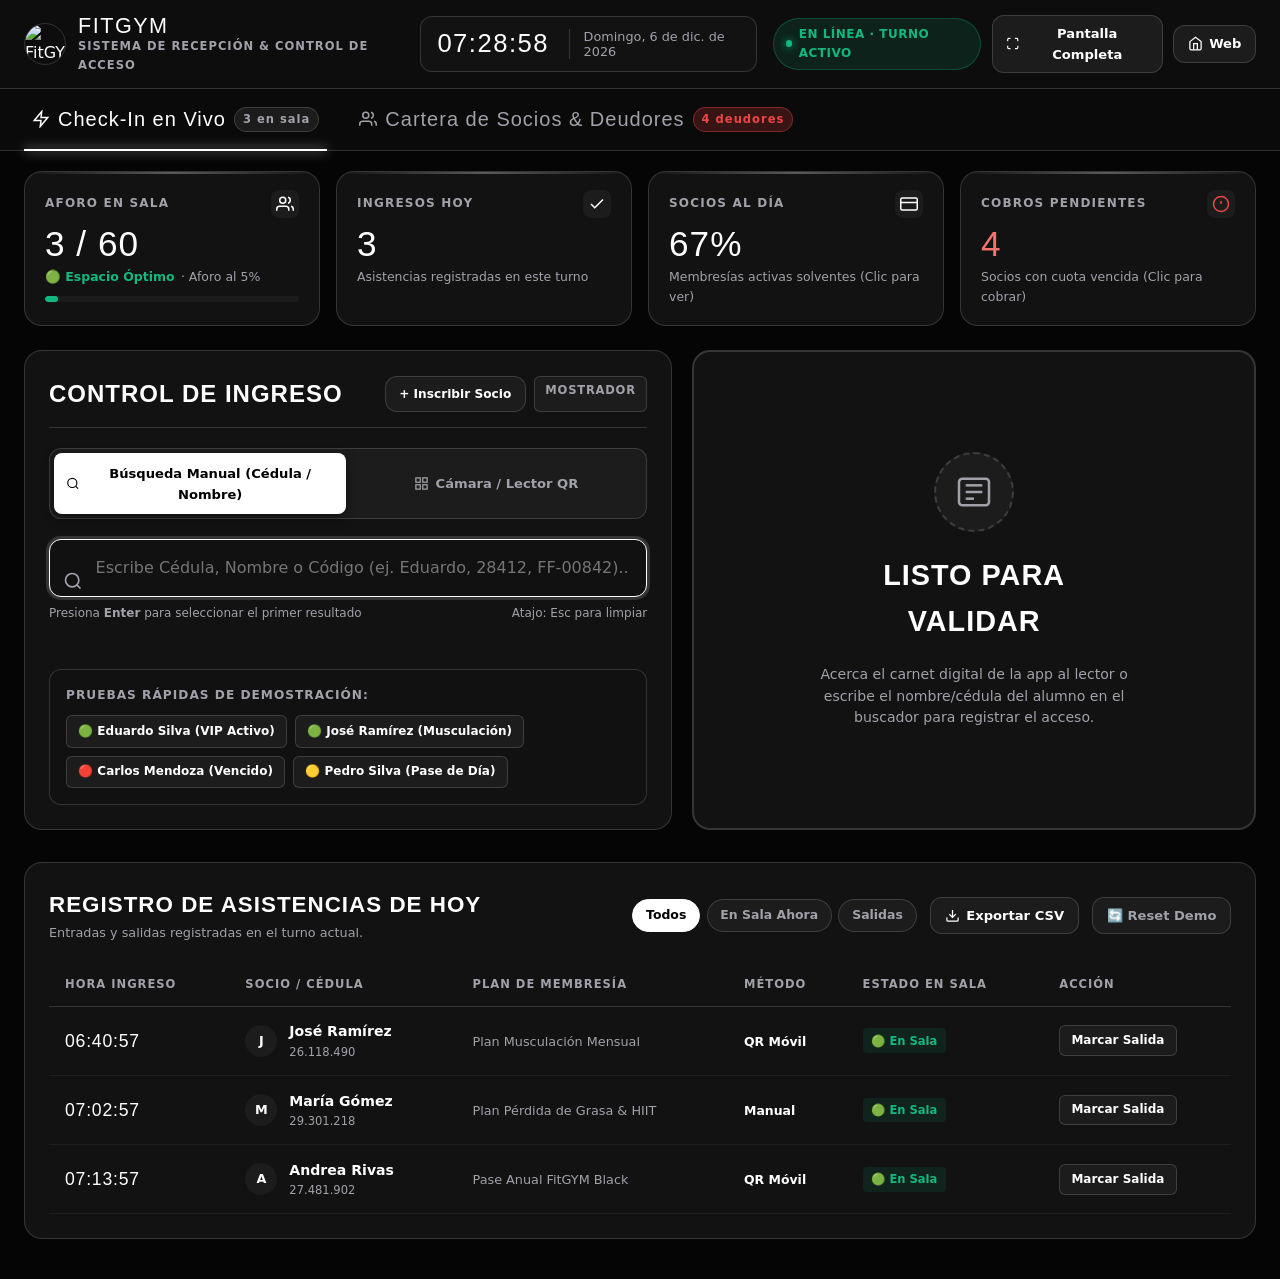
==== commit 9f159802: "chore(branding): rename brand from Ferreira Fitness to FitGYM across web platform" ====
--- a/recepcion.html
+++ b/recepcion.html
@@ -1,7 +1,7 @@
 <!DOCTYPE html>
 <!--
 ==============================================================================
-Ferreira Fitness GYM — Sistema de Recepción y Control de Acceso
+FitGYM — Sistema de Recepción y Control de Acceso
 Copyright (c) 2026 Eduardo Contreras (@ejcb11). Todos los derechos reservados.
 Obra protegida para exhibición en portafolio. Consulte LICENSE.txt
 ==============================================================================
@@ -10,8 +10,8 @@
 <head>
   <meta charset="UTF-8" />
   <meta name="viewport" content="width=device-width, initial-scale=1.0" />
-  <title>Ferreira Fitness GYM | Recepción & Control de Asistencia</title>
-  <meta name="description" content="Sistema de recepción, control de acceso, aforo y gestión de membresías y cobranzas para Ferreira Fitness GYM." />
+  <title>FitGYM | Recepción & Control de Asistencia</title>
+  <meta name="description" content="Sistema de recepción, control de acceso, aforo y gestión de membresías y cobranzas para FitGYM." />
   <meta name="theme-color" content="#000000" />
 
   <link rel="preconnect" href="https://fonts.googleapis.com" />
@@ -27,9 +27,9 @@
   <header class="rec-topbar">
     <div class="rec-topbar__inner">
       <div class="rec-brand">
-        <img src="assets/img/logo.jpg" alt="Ferreira Fitness GYM" class="rec-brand__logo" />
+        <img src="assets/img/logo.jpg" alt="FitGYM" class="rec-brand__logo" />
         <div class="rec-brand__titles">
-          <span class="rec-brand__name">FERREIRA FITNESS GYM</span>
+          <span class="rec-brand__name">FITGYM</span>
           <span class="rec-brand__badge">SISTEMA DE RECEPCIÓN & CONTROL DE ACCESO</span>
         </div>
       </div>
@@ -198,7 +198,7 @@
           <div class="rec-quick-demo__title">Pruebas Rápidas de Demostración:</div>
           <div class="rec-demo-chips">
             <button type="button" class="rec-demo-chip" data-demo-id="FF-COLON-00842" title="Probar socio VIP activo">
-              🟢 Eduardo Ferreira (VIP Activo)
+              🟢 Eduardo Silva (VIP Activo)
             </button>
             <button type="button" class="rec-demo-chip" data-demo-id="FF-COLON-01492" title="Probar socio mensual">
               🟢 José Ramírez (Musculación)
@@ -558,7 +558,7 @@
               <option value="Plan Musculación Mensual">Plan Musculación ($35.00)</option>
               <option value="Plan VIP Trimestral">Plan VIP Trimestral ($90.00)</option>
               <option value="Plan Pérdida de Grasa & HIIT">Plan Pérdida de Grasa ($40.00)</option>
-              <option value="Pase Anual Ferreira Black">Pase Anual Black ($320.00)</option>
+              <option value="Pase Anual FitGYM Black">Pase Anual Black ($320.00)</option>
               <option value="Pase de Día">Pase de Día ($3.00)</option>
             </select>
           </div>
@@ -570,7 +570,7 @@
               <option value="Carlos Méndez (Fuerza)">Carlos Méndez (Fuerza)</option>
               <option value="Andrea Rivas (Pérdida)">Andrea Rivas (Pérdida Peso)</option>
               <option value="Luis Morales (Funcional)">Luis Morales (Funcional)</option>
-              <option value="Ferreira Team">Staff Ferreira</option>
+              <option value="FitGYM Team">Staff FitGYM</option>
             </select>
           </div>
         </div>
--- a/css/styles.css
+++ b/css/styles.css
@@ -1,11 +1,11 @@
 /* ==============================================================================
-   Ferreira Fitness GYM — Hojas de Estilo del Portal Comercial
+   FitGYM — Hojas de Estilo del Portal Comercial
    Copyright (c) 2026 Eduardo Contreras (@ejcb11). Todos los derechos reservados.
    Obra protegida para exhibición en portafolio. Consulte LICENSE.txt
    ============================================================================== */
 
 /* =========================================================
-   Ferreira Fitness GYM – Landing Page
+   FitGYM – Landing Page
    Tema oscuro, acento naranja energía. Mobile-first.
    ========================================================= */
 :root {
--- a/css/recepcion.css
+++ b/css/recepcion.css
@@ -1,11 +1,11 @@
 /* ==============================================================================
-   Ferreira Fitness GYM — Hojas de Estilo del Panel de Recepción
+   FitGYM — Hojas de Estilo del Panel de Recepción
    Copyright (c) 2026 Eduardo Contreras (@ejcb11). Todos los derechos reservados.
    Obra protegida para exhibición en portafolio. Consulte LICENSE.txt
    ============================================================================== */
 
 /* =========================================================
-   Ferreira Fitness GYM – Panel de Recepción y Control
+   FitGYM – Panel de Recepción y Control
    Tema Dark Luxury: Negro obsidiana, blanco y acentos VIP
    ========================================================= */
 
